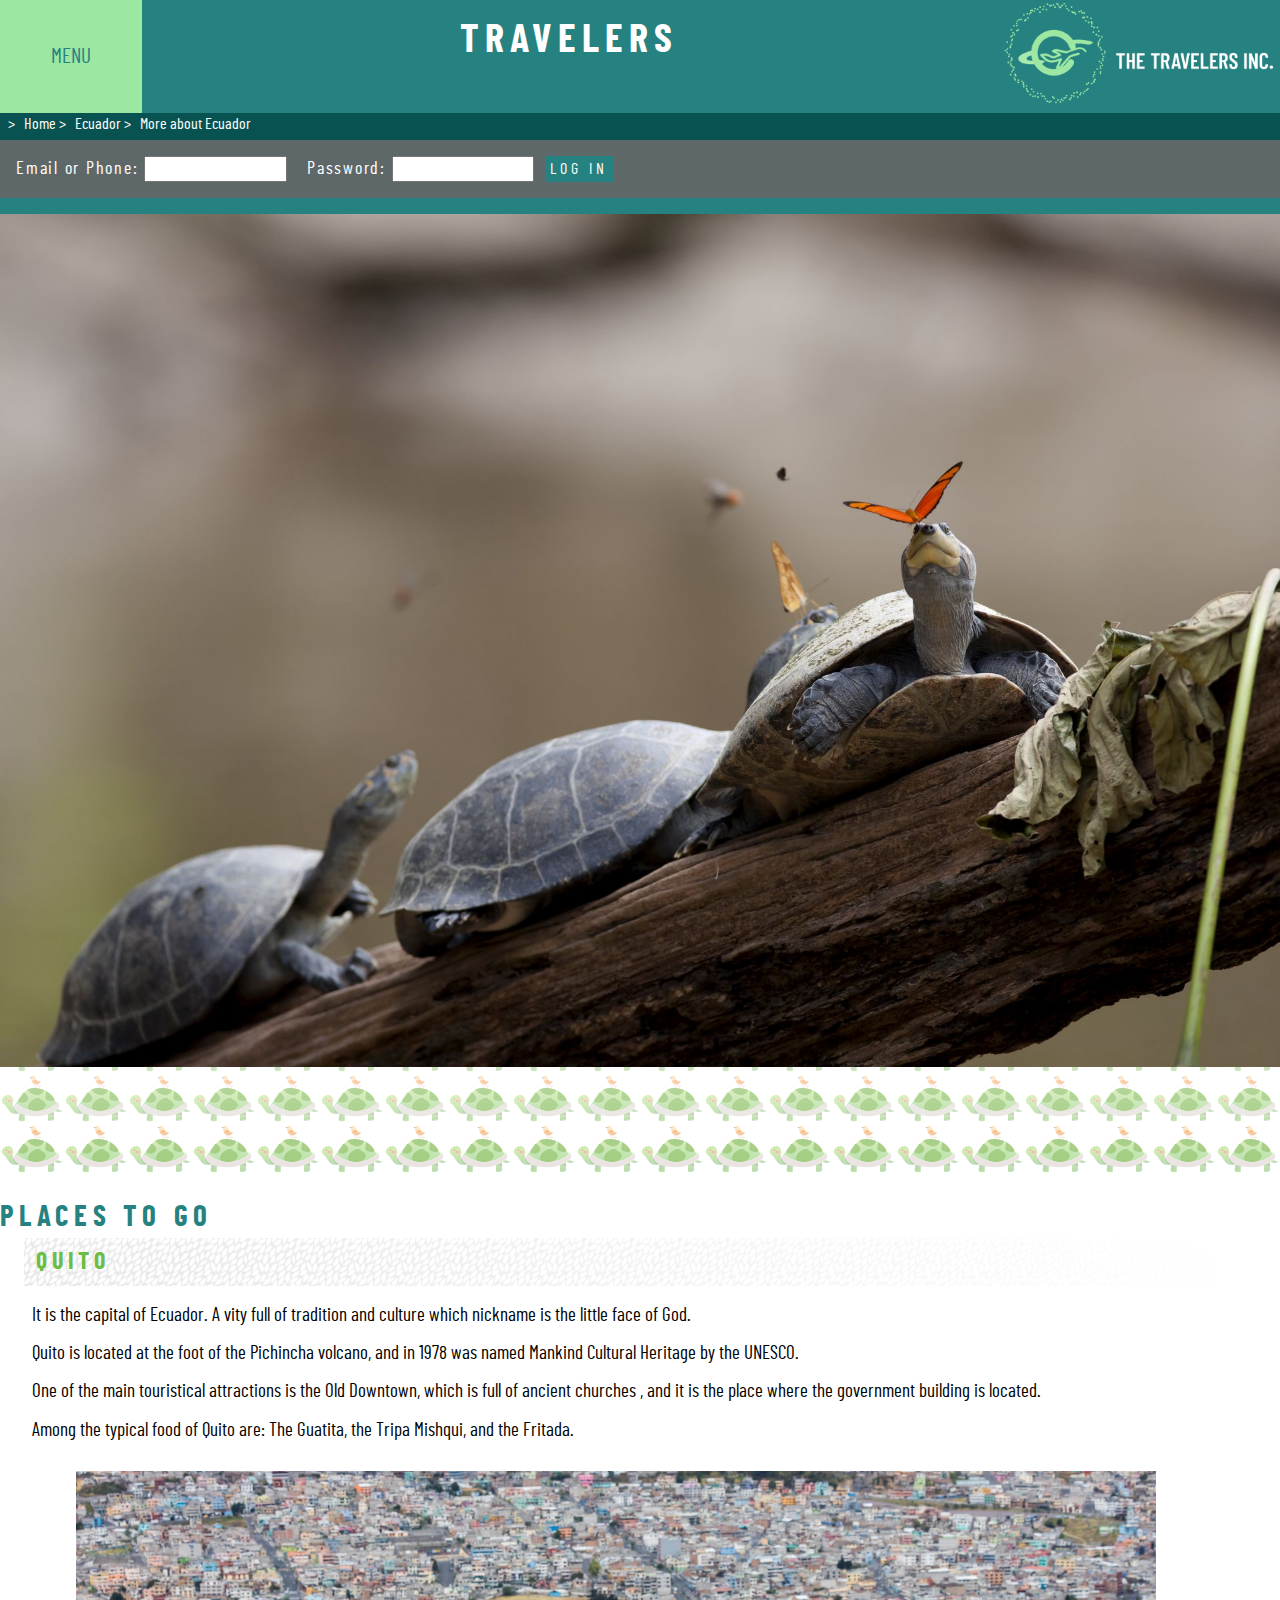
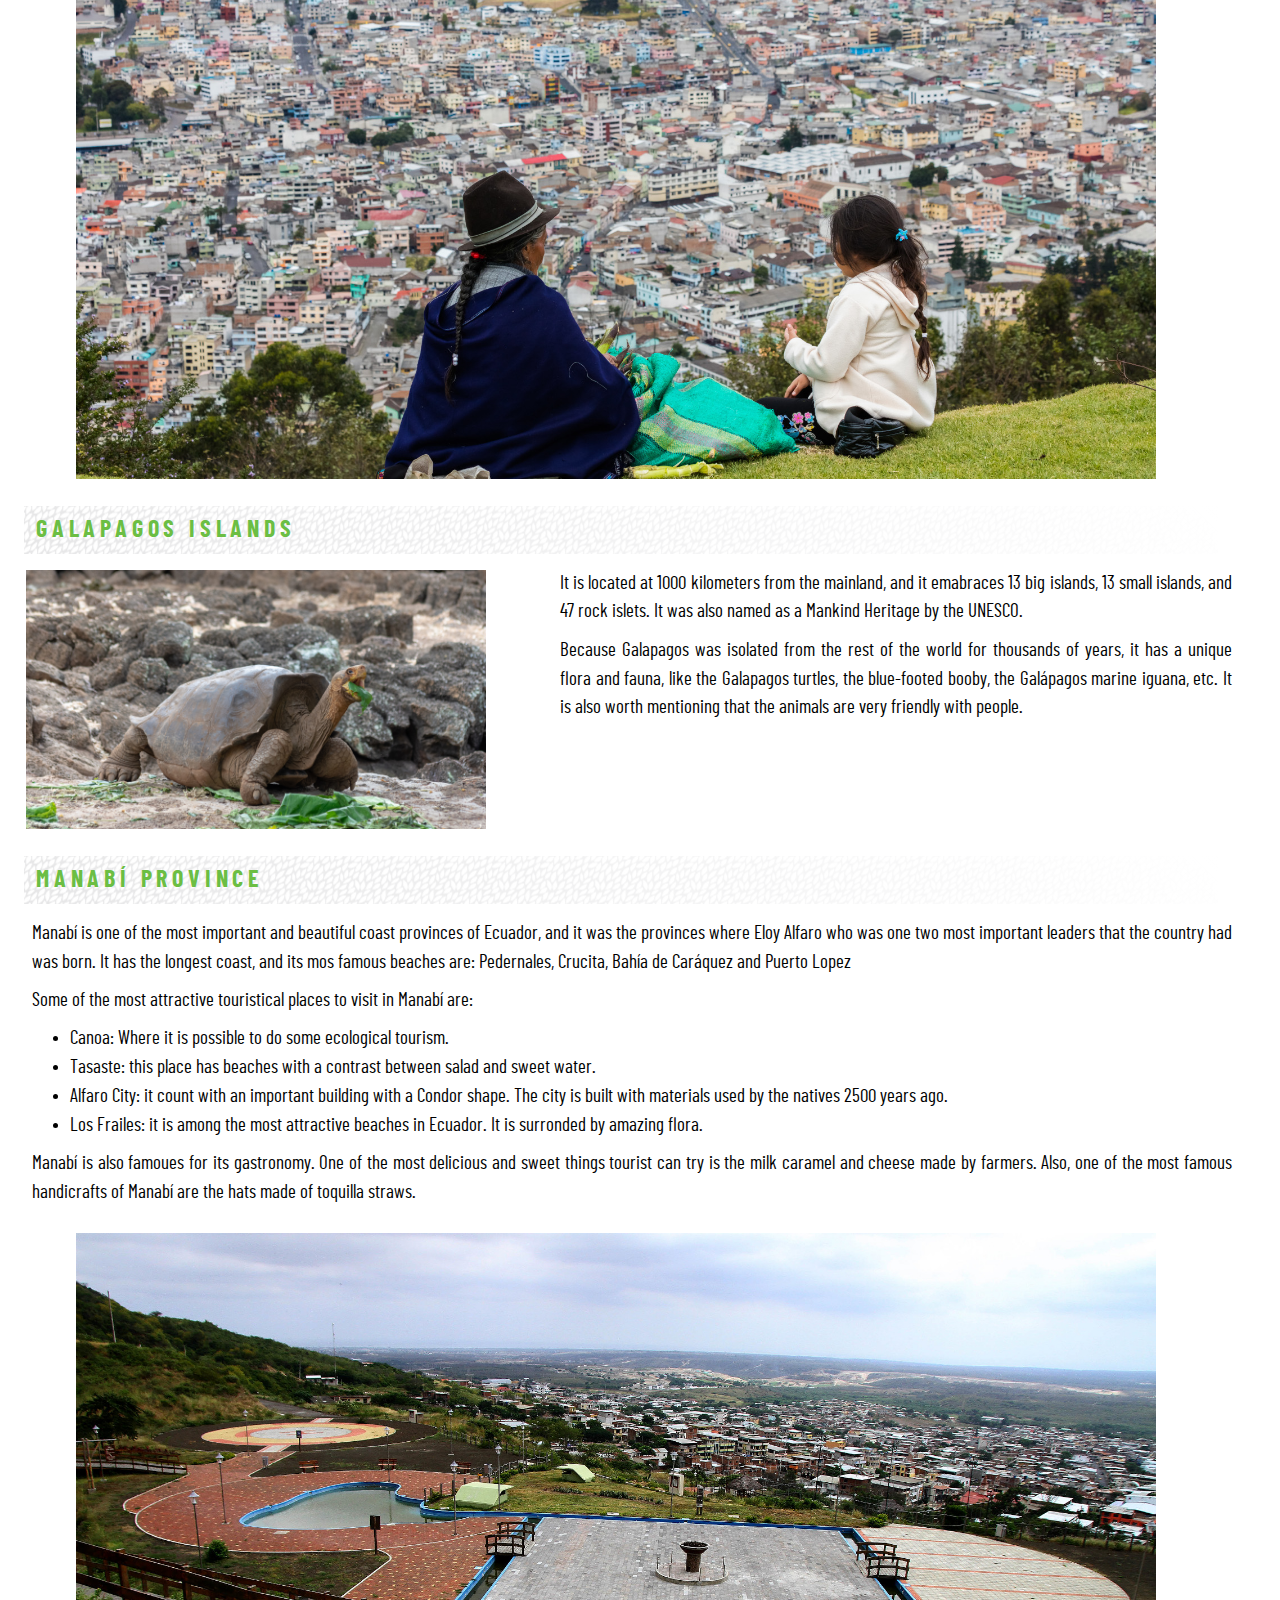
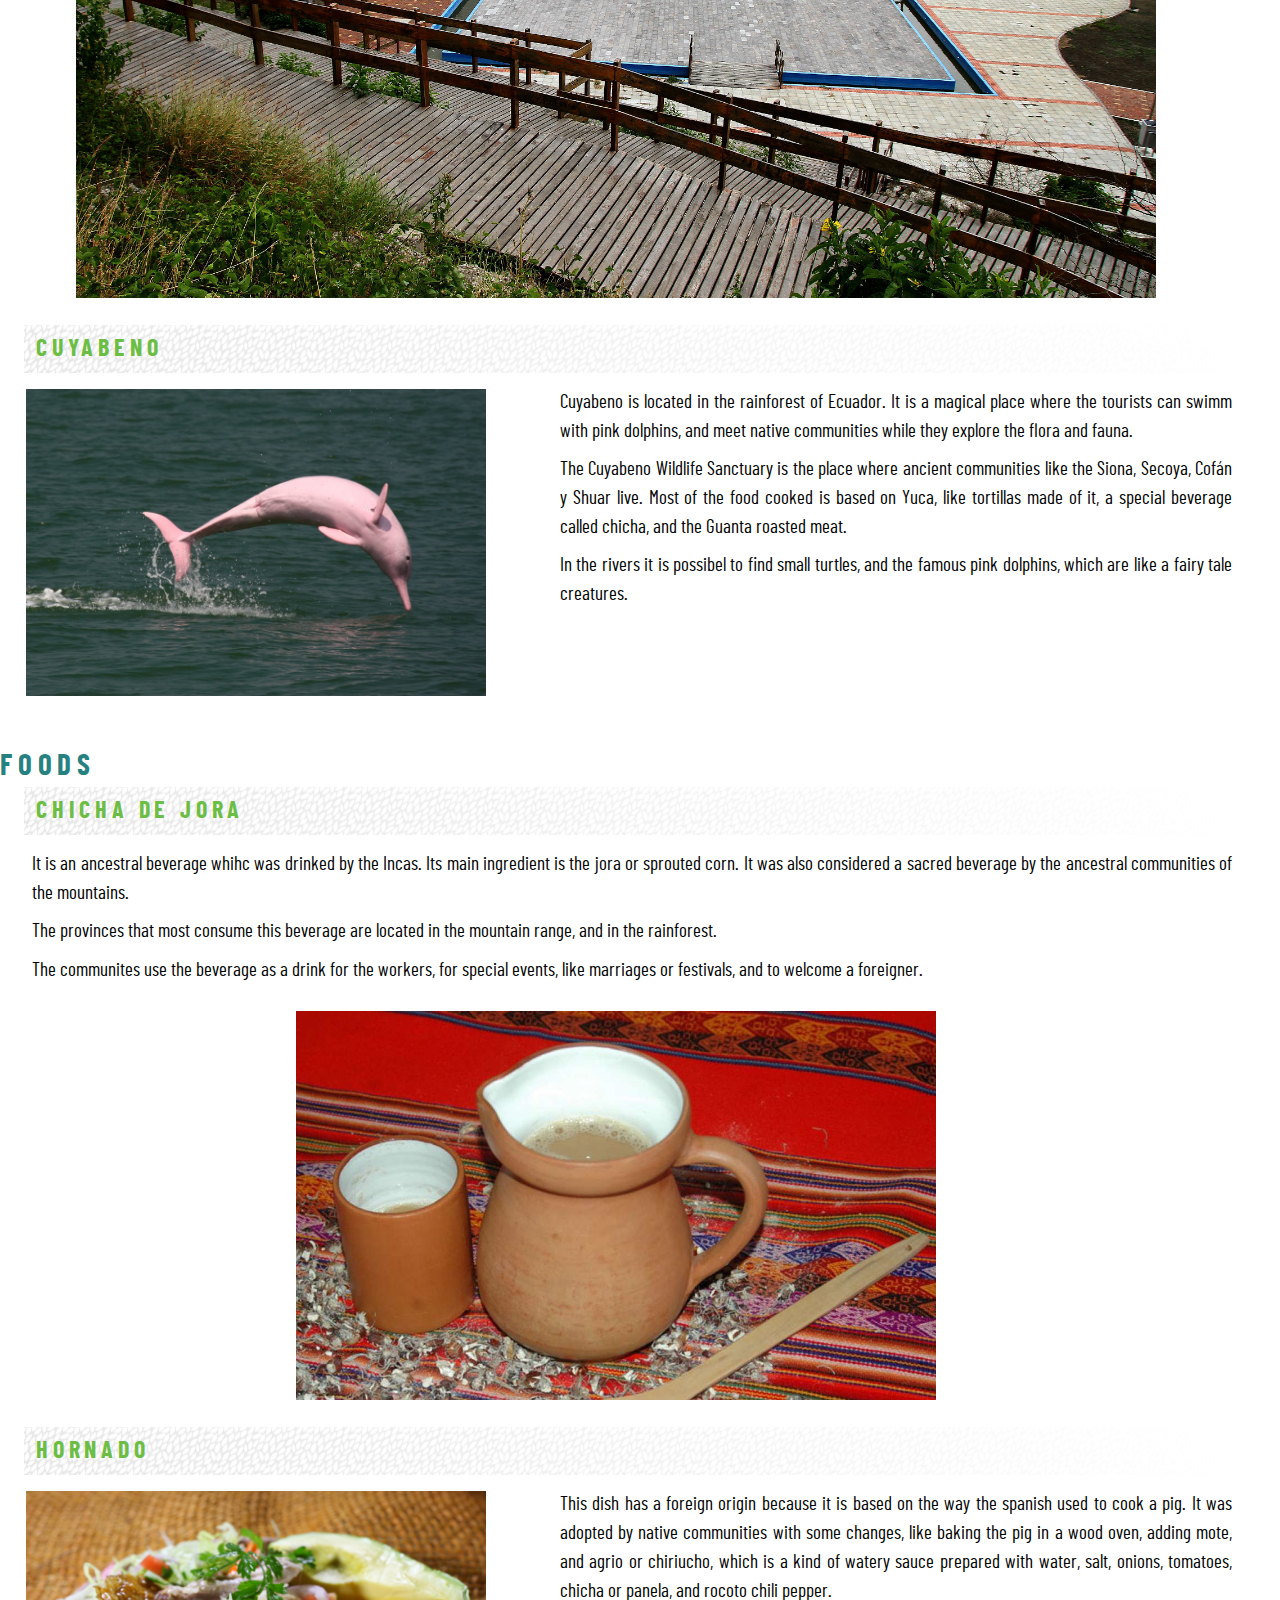
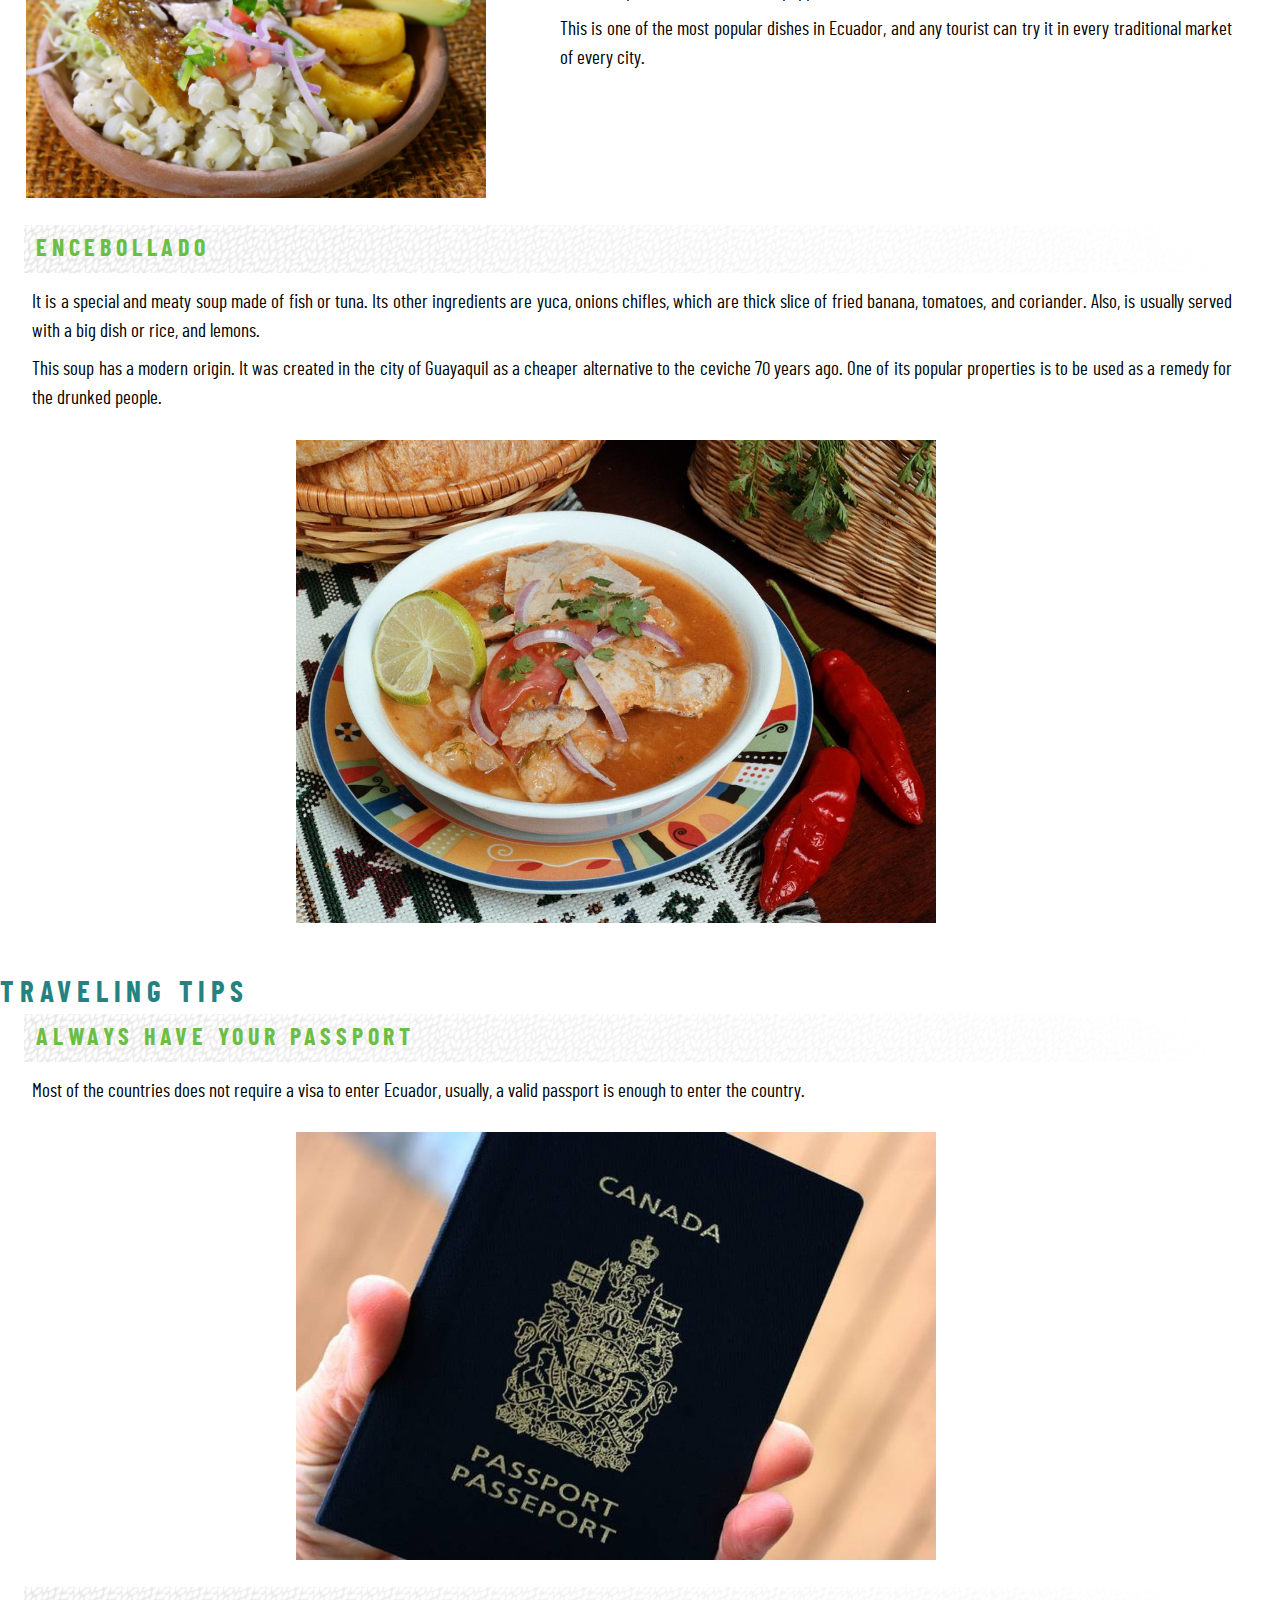
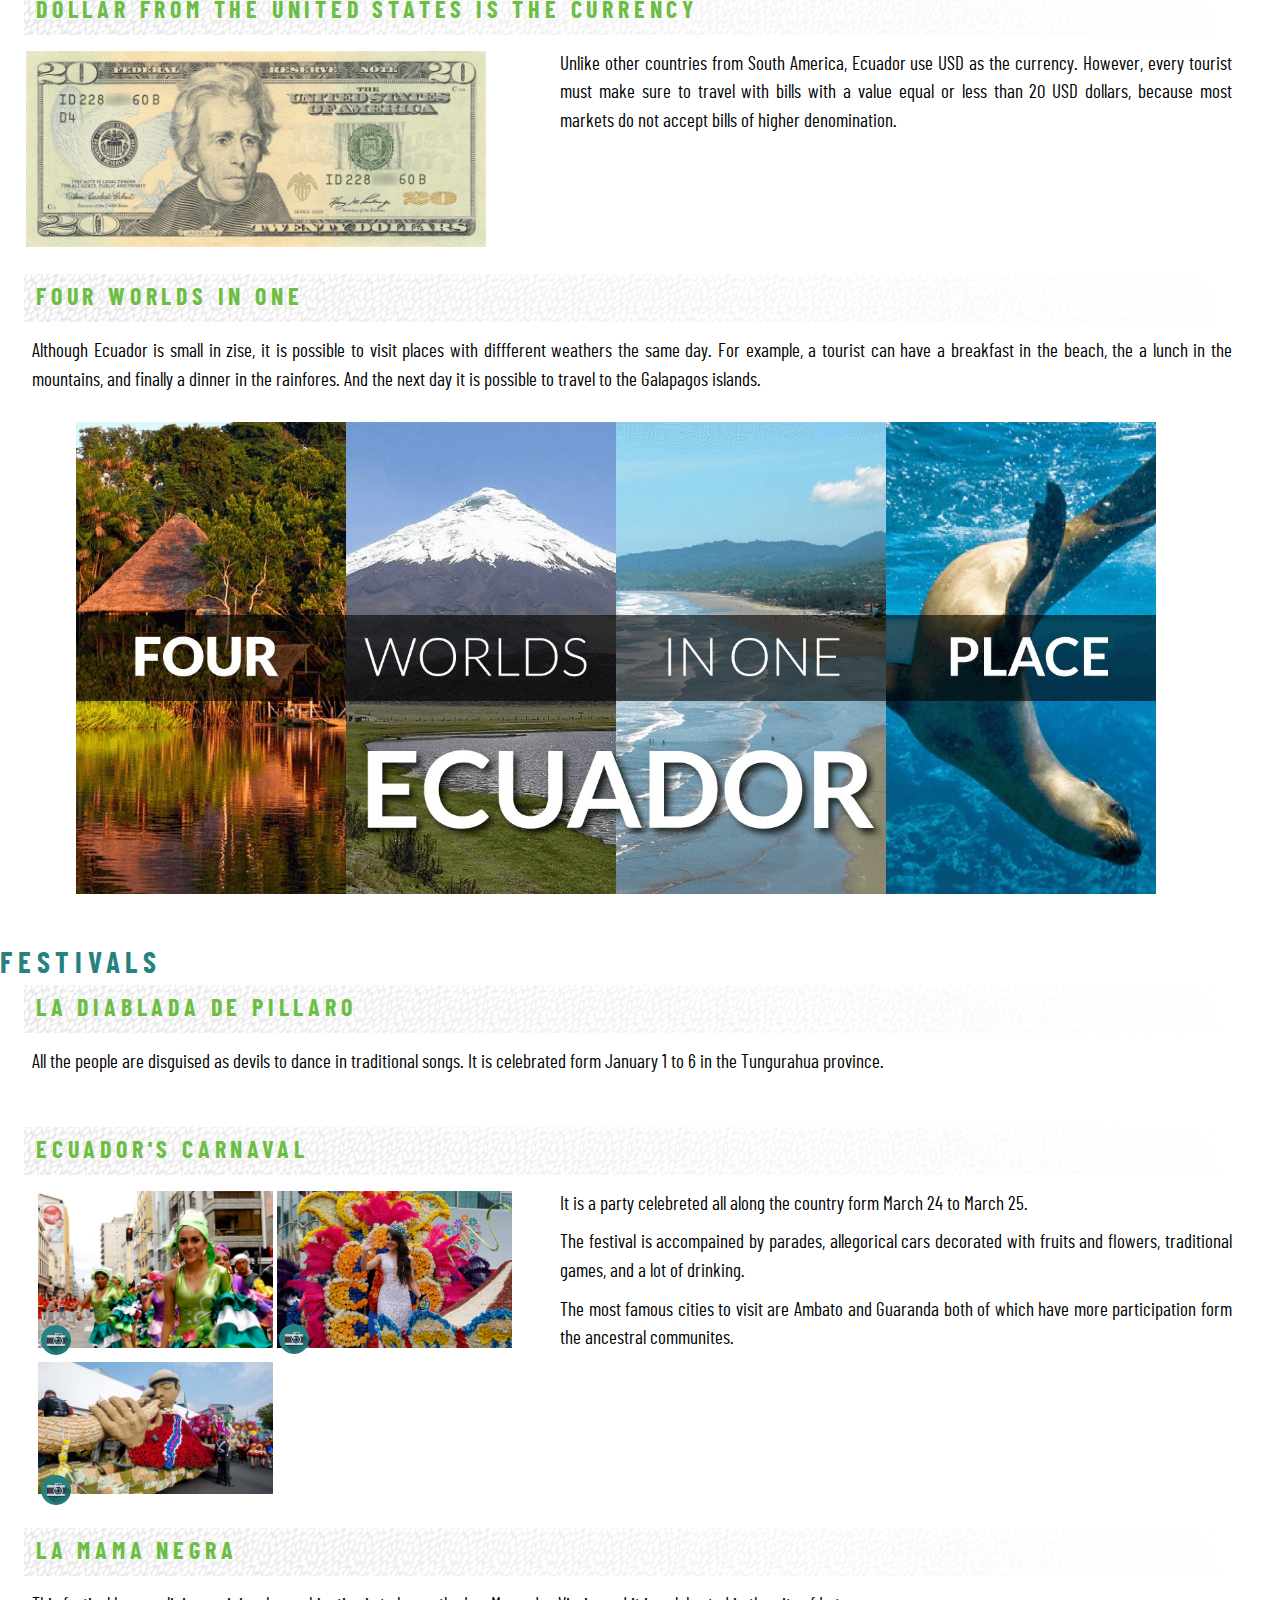
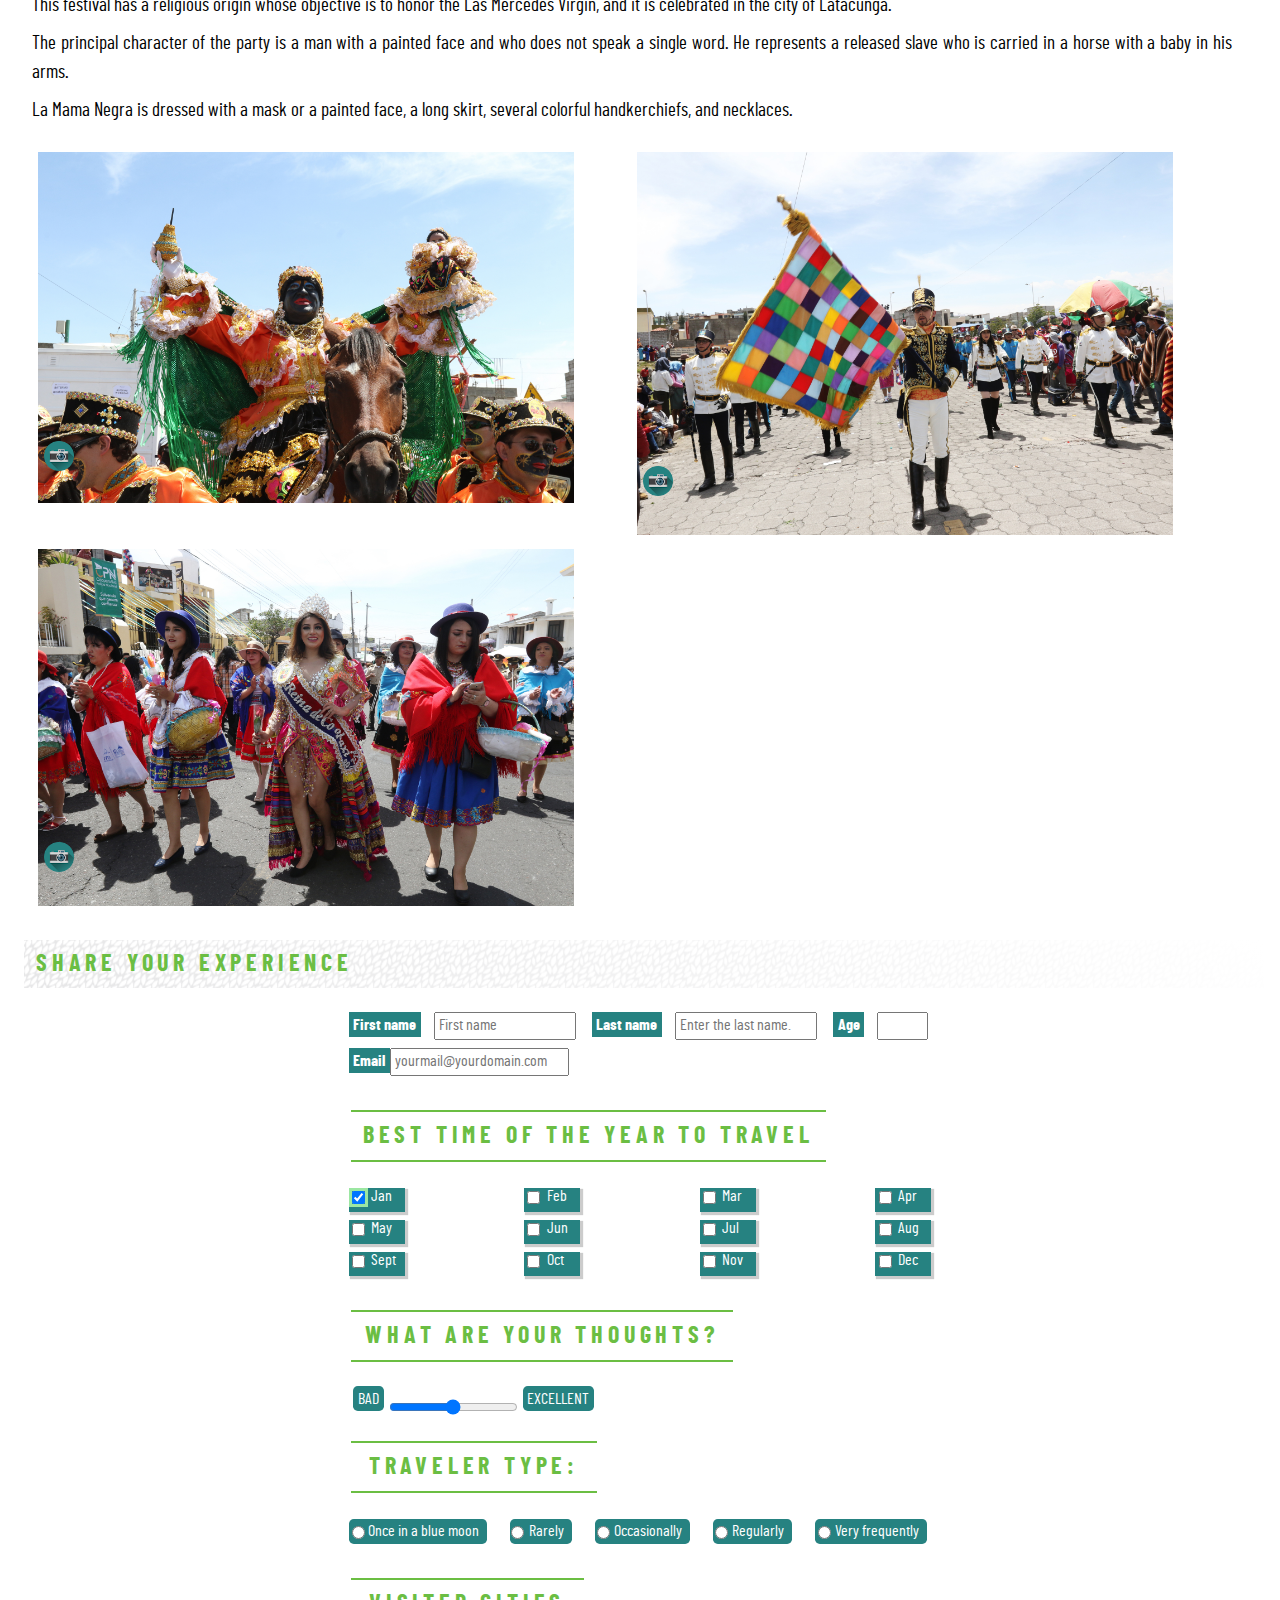
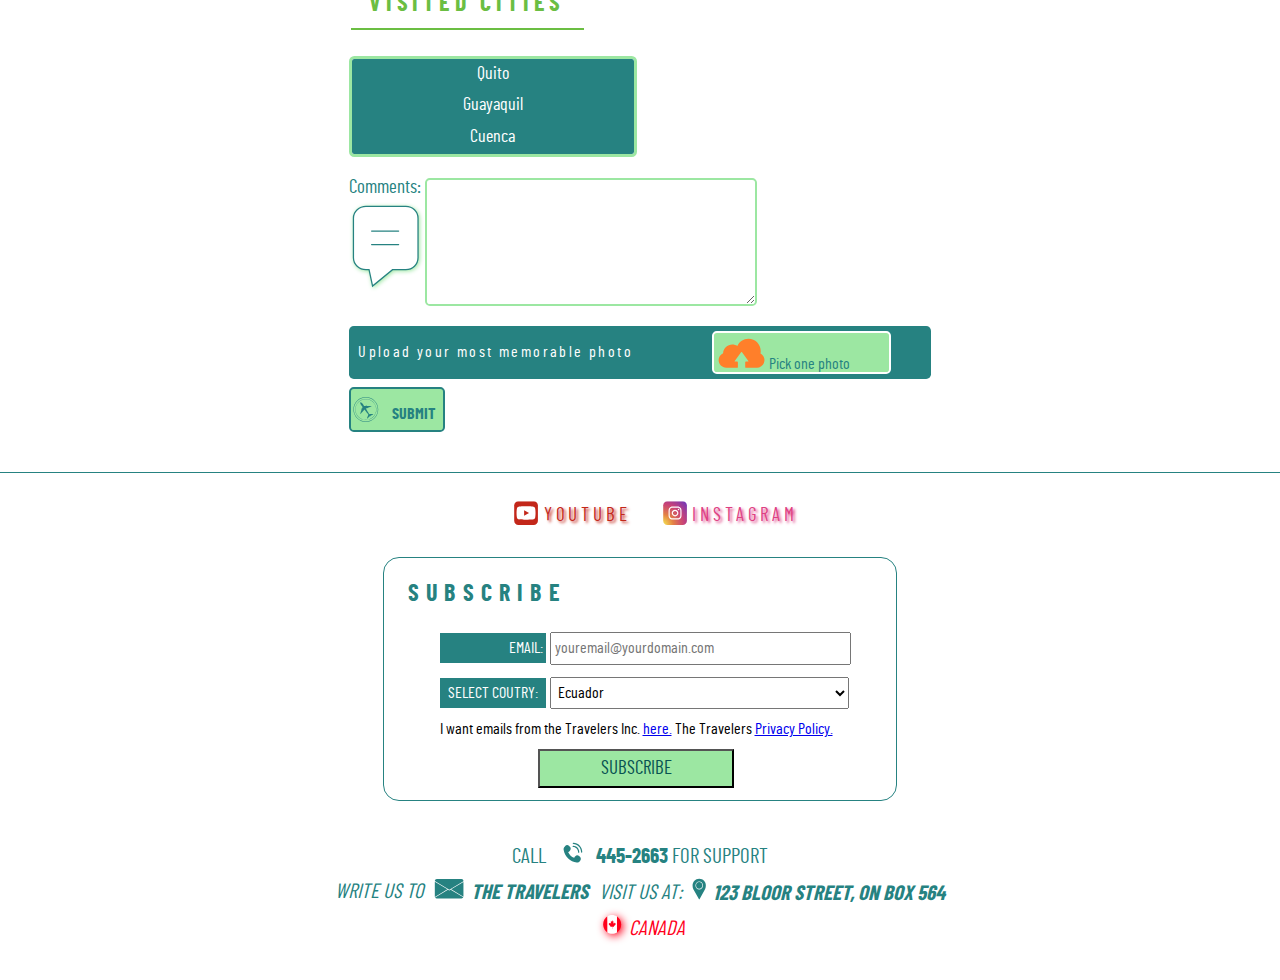
==== ecuador-details.html @ 022fa267 "master" ====
<!DOCTYPE HTML>

<html>
	<head>
		<meta charset="UTF-8">
		<title>The Travelers - Ecuador</title>
		<link rel="stylesheet" href="css/main.css">
		<link rel="stylesheet" href="css/ecuador.css">
		<link rel="stylesheet" href="css/ecuador-details.css">
		<script src="js/jquery-3.4.1.min.js"></script>
		<script src="js/behavior-country.js"></script>
		<script src="js/modal-gallery.js"></script>
		<script src="js/loginValidation.js"></script>
		<script src="js/banner-slider.js"></script>

	</head>
	
	<body>
		<header>
			<h1 id="main-title">Travelers</h1>
			
			<!-- breadcrumbs navigation -->
			<nav id="breadcrumbs">
				<span class="breadcrumb-symbol"> > </span> &nbsp; 
				<a href="index.html">Home</a>
				<span class="breadcrumb-symbol"> > </span> &nbsp;
				<a href="ecuador.html">Ecuador</a>
				<span class="breadcrumb-symbol"> > </span> &nbsp;
				<a href="ecuador-details.html.html">More about Ecuador</a>
			</nav>
			<br>

			<!-- First menu with main navigation -->
			<nav id="main-menu">
				<button type="button">Menu</button>
				<ul>
					<li><a href="ecuador.html">Ecuador</a></li>
					<li><a href="Philippines.html">Philippines</a></li>
					<li><a href="SouthKorea.html">South Korea</a></li>
					<li><a href="Turkey.html">Turkey</a></li>
					<li><a href="vietnam.html">Vietnam</a></li>
				</ul>
			</nav>
			
			<!-- BEGIN Logo -->
			<div id="main-logo">
				<a href="index.html"><img src="images/logo-travelers.png" alt=""></a>
			</div>
			<!-- END Logo -->

			<setion id="subscription">
				<form name="loginaction" id="loginaction" action="./index.html" method="GET">
					<label for="email">Email or Phone</label>
					<input type="email" name="email" id="loginemail">
					<label for="email">Password</label>
					<input type="password" name="password" id="loginpassword">                
					<input value="Log In" type="submit" onclick="loginValidation(event)">
					<span id="login_email_error" style="color:red;"> </span>
					<span id="login_password_error" style="color:red;"></span>
				</form>
			</setion>
		</header>
		
		<!-- BEGIN banner slider -->
		<div id="banner-slider">
			<ul>
				<li><img width="1440" src="images/ecuador/ecuador03.jpg"></li>
				<li><img width="1440" src="images/ecuador/ecuador04.jpg" alt=""></li>
				<li><img  width="1440" src="images/ecuador/ecuador07.jpg" alt=""></li>
			</ul>			
		</div>
		<!-- END banner slider -->

		<main>
			<!-- Main content for the homepage of each country -->
			
			<!-- Section for places -->
			<section id="places">
				<h2>Places to go</h2>
				<article>
					<h3>Quito</h3>

					<div class="info">
						<p>It is the capital of Ecuador. A vity full of tradition and culture which nickname is the little face of God.
						</p>
						<p>Quito is located at the foot of the Pichincha volcano, and in 1978 was named Mankind Cultural Heritage by the UNESCO. </p>
						<p>One of the main touristical attractions is the Old Downtown, which is full of ancient churches , and it is the place where the government building is located.</p>
						<p>Among the typical food of Quito are: The Guatita, the Tripa Mishqui, and the Fritada.</p>
					</div>

					<div class="media">
						<img width="1080" src="images/ecuador/quito.jpg">
					</div>
				</article>
				
				<article>
					<h3>Galapagos Islands</h3>

					<div class="info">
						<p>It is located at 1000 kilometers from the mainland, and it emabraces 13 big islands, 13 small islands, and 47 rock islets. It was also named as a Mankind Heritage by the UNESCO.</p>
					
						<p>Because Galapagos was isolated from the rest of the world for thousands of years, it has a unique flora and fauna, like the Galapagos turtles, the blue-footed booby, the Galápagos marine iguana, etc. It is also worth mentioning that the animals are very friendly with people.</p>
					</div>

					<div class="media">
						<img width="1080" src="images/ecuador/galapagos-turtle.jpg">
					</div>
				</article>
				

				<article>
					<h3>Manabí Province</h3>

					<div class="info">
						<p>Manabí is one of the most important and beautiful coast provinces of Ecuador, and it was the provinces where Eloy Alfaro who was one two most important leaders that the country had was born. It has the longest coast, and its mos famous beaches are: Pedernales, Crucita,  Bahía de Caráquez and Puerto Lopez</p>
						<p>Some of the most attractive touristical places to visit in Manabí are: 
							<ul>
								<li>Canoa: Where it is possible to do some ecological tourism.</li>
								<li>Tasaste: this place has beaches with a contrast between salad and sweet water.</li>
								<li>Alfaro City: it count with an important building with a Condor shape. The city is built with materials used by the natives 2500 years ago.</li>
								<li>Los Frailes: it is among the most attractive beaches in Ecuador. It is surronded by amazing flora.</li>
							</ul>
						</p>
						<p>
							Manabí is also famoues for its gastronomy. One of the most delicious and sweet things tourist can try is the milk caramel and cheese made by farmers. Also, one of the most famous handicrafts of Manabí are the hats made of toquilla straws.
						</p>
					</div>

					<div class="media">
						<a target="_blank" href="images/ecuador/manabi.jpg"><img width="1080" src="images/ecuador/manabi.jpg" alt="" width="640"></a>
					</div>
				</article>

				<article>
					<h3>Cuyabeno</h3>
					<div class="info">
						<p>Cuyabeno is located in the rainforest of Ecuador. It is a magical place where the tourists can swimm with pink dolphins, and meet native communities while they explore the flora and fauna.</p>
						<p>The Cuyabeno Wildlife Sanctuary is the place where ancient communities like the Siona, Secoya, Cofán y Shuar live. Most of the food cooked is based on Yuca, like tortillas made of it, a special beverage called chicha, and the Guanta roasted meat.</p>
						<p>In the rivers it is possibel to find small turtles, and the famous pink dolphins, which are like a fairy tale creatures.</p>
					</div>

					<div class="media">
						<img width="1080" src="images/ecuador/amazon-pd-1.jpg">
					</div>
				</article>
			</section>
			
			<section id="foods">
				<h2>Foods</h2>
				<article>
					<h3>Chicha de Jora</h3>

					<div class="info">
						<p>It is an ancestral beverage whihc was drinked by the Incas. Its main ingredient is the jora or sprouted corn. It was also considered a sacred beverage by the ancestral communities of the mountains.</p>
						<p>The provinces that most consume this beverage are located in the mountain range, and in the rainforest.</p>
						<p>The communites use the beverage as a drink for the workers, for special events, like marriages or festivals, and to welcome a foreigner.</p>
					</div>

					<div class="media">
						<a target="_blank" href="images/ecuador/chicha-jora.jpg"><img width="640" src="images/ecuador/chicha-jora.jpg" alt=""></a>
					</div>					
				</article>
				
				<article>
					<h3>Hornado</h3>

					<div class="info">
						<p>This dish has a foreign origin because it is based on the way the spanish used to cook a pig. It was adopted by native communities with some changes, like baking the pig in a wood oven, adding mote, and agrio or chiriucho, which is a kind of watery sauce prepared with water, salt, onions, tomatoes, chicha or panela, and rocoto chili pepper.</p>
						<p>This is one of the most popular dishes in Ecuador, and any tourist can try it in every traditional market of every city.</p>
					</div>

					<div class="media">
						<a target="_blank" href="images/ecuador/hornado.jpg"><img width="640" src="images/ecuador/hornado.jpg" alt=""></a>
					</div>
				</article>
				
				<article>
					<h3>Encebollado</h3>

					<div class="info">
						<p>It is a special and meaty soup made of fish or tuna. Its other ingredients are yuca, onions chifles, which are thick slice of fried banana, tomatoes, and coriander. Also, is usually served with a big dish or rice, and lemons.</p>
						<p>This soup has a modern origin. It was created in the city of Guayaquil as a cheaper alternative to the ceviche 70 years ago. One of its popular properties is to be used as a  remedy for the drunked people.</p>
					</div>

					<div class="media">
						<a target="_blank" href="images/ecuador/encebollado.jpg"><img width="640" src="images/ecuador/encebollado.jpg" alt=""></a>
					</div>
				</article>
			</section>
			
			
			<section id="traveling-tips">
				<h2>Traveling tips</h2>
				<article>
					<h3>Always have your passport</h3>

					<div class="info">
						<p>Most of the countries does not require a visa to enter Ecuador, usually, a valid passport is enough to enter the country.</p>
					</div>

					<div class="media">
						<img width="640" src="images/ecuador/passport.jpg">
					</div>					
				</article>
				
				<article>
					<h3>Dollar from the United States is the currency</h3>
					<div class="info">
						<p>Unlike other countries from South America, Ecuador use USD as the currency. However, every tourist must make sure to travel with bills with a value equal or less than 20 USD dollars, because most markets do not accept bills of higher denomination.</p>
					</div>
					
					<div class="media">
						<img width="1080" src="images/ecuador/ecuador-usd.jpg" alt="">
					</div>
				</article>
				
				<article>
					<h3>Four worlds in one</h3>
					<div class="info">
						<p>Although Ecuador is small in zise, it is possible to visit places with diffferent weathers the same day. For example, a tourist can have a breakfast in the beach, the a lunch in the mountains, and finally a dinner in the rainfores. And the next day it is possible to travel to the Galapagos islands.</p>
					</div>
					
					<div class="media">
						<img width="1080" src="images/ecuador/ecuador-four-worlds.jpg">
					</div>
				</article>
			</section>

			<section id="festivals">
				<h2>Festivals</h2>
				<article>
					<h3>La Diablada de Pillaro</h3>
					<div class="info">
						<p>All the people are disguised as devils to dance in traditional songs. It is celebrated form January 1 to 6 in the Tungurahua province.</p>
					</div>					
					
					<div class="media">
						<object width="960" height="680"
                			data="https://www.youtube.com/embed/eu-Zi9on7ig">
                		</object>
					</div>

				</article>
				
				<article>
					<h3>Ecuador's Carnaval</h3>
					<div class="info">
						<p>It is a party celebreted all along the country form March 24 to March 25.</p>
						<p>The festival is accompained by parades, allegorical cars decorated with fruits and flowers, traditional games, and a lot of drinking.</p>
						<p>The most famous cities to visit are Ambato and Guaranda both of which have more participation form the ancestral communites.</p>
					</div>
					
					<div clas="media">
						<ul class="list-gallery">
							<li><a target="_blank" href="images/ecuador/carnaval1.jpg"><img width="640" src="images/ecuador/carnaval1.jpg" alt=""></a></li>
							<li><a target="_blank" href="images/ecuador/carnaval2.jpg"><img width="640" src="images/ecuador/carnaval2.jpg" alt=""></a></li>
							<li><a target="_blank" href="images/ecuador/carnaval3.jpg"><img width="640" src="images/ecuador/carnaval3.jpg" alt=""></a></li>
						</ul>
					</div>
					
				</article>
				
				<article>
					<h3>La Mama negra</h3>
					<div class="info">
						<p>This festival has a religious origin whose objective is to honor the Las Mercedes Virgin, and it is celebrated in the city of Latacunga.</p>
						<p>The principal character of the party is a man with a painted face and who does not speak a single word. He represents a released slave who is carried in a horse with a baby in his arms. </p>
						<p>La Mama Negra is dressed with a mask or a painted face, a long skirt, several colorful handkerchiefs, and necklaces.</p>
					</div>
					
					
					<!-- Optional Gallery -->
					<div class="media">
						<ul class="list-gallery">
							<li><a target="_blank" href="images/ecuador/mama-negra-1.jpg"><img width="1080" src="images/ecuador/mama-negra-1.jpg" width="640" alt=""></a></li>
							<li><a target="_blank" href="images/ecuador/mama-negra2.jpg"><img width="1080" src="images/ecuador/mama-negra2.jpg" width="640" alt=""></a></li>
							<li><a target="_blank" href="images/ecuador/mama-negra3.jpg"><img width="1080" src="images/ecuador/mama-negra3.jpg" width="640" alt=""></a></li>
						</ul>
					</div>
					
				</article>
			</section>
			
			<!-- BEGIN Share your experience form -->
			<section>
				<h3>Share your experience</h3>
				<form method="get" name="user-feedback" action="process-form.html">
					<table>
						<tr>
						  <th><label for="fname" name="lblfname">First name </label></th>
						  <td><input type="text" name="fname" placeholder="First name" required></td>
						  <th><label for="lname" name="lblfname"> Last name </label></th>
						  <td><input type="text" name="lname" placeholder="Enter the last name."></td>
						  <th><label for="age" name="age">Age</label></th>
						  <td><input type="number" name="age" min="1" max="100" step="1"></td>
						</tr>
						<tr>
						  <th><label for="email" name="lblemail">Email</label></th>
						  <td colspan="5"><input type="email" name="email" placeholder="yourmail@yourdomain.com"></td>
						</tr>
						<tr>
						  <th colspan="6"><h4>Best time of the year to travel</h4></th>
						</tr>
						<tr>
						  <td>
							<input type="checkbox" name="jan" checked>
							<label for="jan">Jan</label>
						</td>
						  <td>
							<input type="checkbox" name="feb">
							<label for="feb">Feb</label>
						  </td>
						  <td>
							<input type="checkbox" name="Mar">
							<label for="mar">Mar</label>
						  </td>
						  <td colspan="3">
							<input type="checkbox" name="Apr">
							<label for="apr">Apr</label>
						  </td>
						</tr>
						<tr>
						  <td>
							<input type="checkbox" name="may">
							<label for="may">May</label>
						  </td>
						  <td>
							<input type="checkbox" name="jun">
							<label for="jun">Jun</label>
						  </td>
						  <td>
							<input type="checkbox" name="jul">
							<label for="jul">Jul</label>
						  </td>
						  <td colspan="3">
							<input type="checkbox" name="aug">
							<label for="aug">Aug</label>
						  </td>
						</tr>
						<tr>
						  <td>
							<input type="checkbox" name="sept">
						  	<label for="sept">Sept</label>
						  </td>
						  <td>
							<input type="checkbox" name="oct">
							<label for="oct">Oct</label>
						  </td>
						  <td>
							<input type="checkbox" name="nov">
							<label for="nov">Nov</label>
						  </td>
						  <td colspan="3">
							<input type="checkbox" name="dec">
							<label for="dec">Dec</label>
						  </td>
						</tr>
						<tr>
						  <th colspan="6"><h4>What are your thoughts?</h4></th>
						</tr>
						<tr>
						  <td colspan="6"><span>Bad</span><input type="range" name="" min="1" max="5" step="1"><span>Excellent</span></td>
						</tr>
						<tr>
						  <th colspan="6"><h4>Traveler type:</h4> </th>
						</tr>
						<tr>
						  <td>
							<input type="radio" name="trav-type" id="ob" value="ob">
							<label for="ob">Once in a blue moon</label>
						  </td>
						  <td>
							<input type="radio" name="trav-type" id="rar" value="rar">
							<label for="rar">Rarely</label>
						  </td>
						  <td>
							<input type="radio" name="trav-type" id="occ" value="occ">
							<label for="occ">Occasionally</label> 
						  </td>
						  <td>
							<input type="radio" name="trav-type" id="reg" value="reg">
							<label for="reg">Regularly</label>
						  </td>
						  <td colspan="2">
							<input type="radio" name="trav-type" id="vf" value="vf">
							<label for="vf">Very frequently</label>
						  </td>
						</tr>
						
						<tr>
						  <th><h4>Visited cities</h4></th>
						</tr>
						<tr>
							<td colspan="5">
								<select name="cities" id="cities" size="3" multiple>
									<!-- drag options  / size: see the number of options / multiple: select multiple options -->
										<option value="UIO">Quito</option>
										<option value="GYE">Guayaquil</option>
										<option value="CUN">Cuenca</option>
										<option value="OTV">Otavalo</option>
										<option value="MAN">Manta</option>
									</select>
							  </td>
						</tr>
						<tr>
						  <td>
							  <label for="comm">Comments: </label>
						  </td>
						  <td colspan="5">
							<textarea name="comm" placeholder="Enter your comments here." rows="3" cols="50">
							</textarea>
						  </td>
						</tr>
						<tr>
						  <td colspan="6">
							<label for="upFile">Upload your most memorable photo</label>
			
							<input type="file" name="upFile">
						  </td>
						</tr>
						<tr>
						  <td colspan="6">
							<button type="submit">
								<img src="images/icon-plane.svg">
							</button>
						  </td>
						</tr>
					  </table>
				</form>
			</section>
			<!-- END Share your experience form -->

		</main>
		
		<footer>
			<section>
			<!-- menu for social network links -->
				<nav>
					<ul>
						<li><a href="#">YouTube</a></li>
						<li><a href="#">Instagram</a></li>
					</ul>
				</nav>
			</section>
			
			<!--newsletter subscription -->


			<section>
				
				<h2>Subscribe</h2>
				
				<form action="" method="get">

					<table>
						<tr>
							<td width="100">
								<label for="email">Email:</label>
							</td>
							<td>
								<input type="email" name="email" id="email" required="yes" placeholder="youremail@yourdomain.com">
							</td>
						</tr>
						<tr>
							<td>
								<label for="selectedcountry">Select Coutry:</label>
	
							</td>
							<td> <select name="selectedcountry" width="200">
									<option value="Ecuador">
										Ecuador
										</option>
										<option value="South Korea">
										South Korea
										</option>
										<option value="Philippines">
										Philippines
										</option>
										<option value="Turkey">
										Turkey
										</option>
										<option value="Vietnam">
										Vietnam
										</option>
								</select>
							</td>
						</tr>
						<tr>
							<td colspan="2">I want emails from the Travelers Inc. <a href="index.html">here.</a> The Travelers <a href="index.html">Privacy Policy.</a>
							</td>
						</tr>
						<tr>
							<td colspan="2"><input type="submit" value="Subscribe"></td>
						</tr>
					</table>
	
				</form>
				
			</section>
			
			<section>
			<!-- menu for phone number and adress -->
				<div class="phone-number">
					<p>Call <a href="tel:+6494452687">445-2663</a> For support </p>
				</div>
				
				<address>
					<span class="email">Write us to <a href="mailto:info@thetravelers.com">The Travelers</a></span>
					<span class="address">Visit us at: <b>123 Bloor Street, ON Box 564</b></span>
					<span class="country">Canada</span>
				</address>
			</section>
		</footer>
	</body>
</html>
---- css/main.css ----
@font-face {
    font-family: 'Barlow Condensed';
    src: url('fonts/barlowcondensed-regular-webfont.woff2') format('woff2'),
         url('fonts/barlowcondensed-regular-webfont.woff') format('woff');
         font-weight: normal;

}

@font-face {
    font-family: 'Barlow Condensed';
    src: url('fonts/barlowcondensed-bold-webfont.woff2') format('woff2'),
         url('fonts/barlowcondensed-bold-webfont.woff') format('woff');
    font-weight: 600;

}

* {
    margin: 0;
    padding: 0;
    font-size: 1em;
    font-family: 'Barlow Condensed';

}

body {
    max-width: 1330px;
    margin: 0 auto;
    /*margin: top right bottom left*/
    overflow-x: hidden;
}

header>h1 {
    text-transform: uppercase;
    color: #fff;
    font-size: 2.5em;
    line-height: 2em;
    letter-spacing: 0.3em;
    font-weight: 600;
}

header {
    display: grid;
    grid-template-columns: 0.5fr 3fr 1fr;
    background-color: #268281;
}

#breadcrumbs {
    grid-row: 2;
    grid-column: 1 / 4;
    background-color: #085352;
    padding-left: 0.5em;
    padding-bottom: 0.5em;
    padding-top: 0.2em;
}

#breadcrumbs a:link,
#breadcrumbs a:hover,
#breadcrumbs a:visited {
    text-decoration: none;
    color: #fff;
}

#breadcrumbs a:hover {
    font-weight: 600;
}

.breadcrumb-symbol {
    color: #fff;
    font-size: 1em;
}

#main-menu {
    grid-column: 1;
    grid-row: 1;
}

#main-title {
    grid-column: 2;
    grid-row: 1;
    text-align: center;
}

#main-logo {
    grid-column: 3;
    grid-row: 1;
}

#main-logo a img {
    width: 100%;
}

#main-menu>button {
    background-color: #1d6664;
    color: #fff;
    font-size: 1.3em;
    padding: 2.2em;
    border: 0;
    text-transform: uppercase;
    width: 100%;
    height: auto;
    cursor: pointer;
}

#main-menu>button:hover {
    background-color: #9ce7a2;
    color: #268281;
}

#main-menu>ul {
    list-style: none;
    padding: 0;
    background-color: #268281;
}

#main-menu>ul>li {
    padding: 0.5em 0.5em;
    cursor: pointer;
}

#main-menu>ul>li:hover{
    color: #1f6b69;
    background-color: #9CE7A2; 
    transition-property: background-color;
    transition: 0.5s all;
    transition-timing-function: linear;  
}

#main-menu>ul>li>a {
    text-decoration: none;
}

#main-menu>ul>li>a:link,
#main-menu>ul>li>a:hover,
#main-menu>ul>li>a:visited {
    text-transform: uppercase;
    font-size: 1.1em;
    color: #fff;
}


/*START #banner*/

#banner>div {
    position: relative;
}

#banner .video video {
    max-width: 100%;
}

#banner>div>div>span {
    font-size: 10em;
    text-align: center;
    text-transform: uppercase;
    color: #268281;
    text-shadow: 4px 4px 2px #9ce7a2;
    position: absolute;
    top: 20%;
    width: 100%;
}

#banner>div>div>div:nth-child(3) {
    text-align: center;
    position: absolute;
    top: 50%;
    width: 100%;
}

#banner>div>div>div>a {
    background-color: #268281;
    color: #fff;
    font-size: 1.3em;
    padding: 1em;
    border: 0;
    text-transform: uppercase;
    cursor: pointer;
    border: 2px solid #9ce7a2;
    border-radius: 0.5em;
}

#banner>div>div>div>a,
#banner>div>div>div>a:link,
#banner>div>div>div>a:hover,
#banner>div>div>div>a:visited {
    text-decoration: none;
}

#banner>div>div>div>a:hover {
    background-color: #9ce7a2;
    color: #268281;
    border: 2px solid #268281;
}


/*END #banner*/


/*START #countries-images*/

#countries-images {
    list-style-type: none;
}

#countries-images li {
    float: left;
    width: 50%;
    max-height: 220px;
    overflow-y: hidden;
    padding-bottom: 200px;
    background-color: #000;
    position: relative;
}

#countries-images li>span {
    position: absolute;
    left: 50%;
    text-align: center;
    color: #fff;
    font-size: 1.6em;
    top: 30%;
    text-transform: uppercase;
    text-shadow: 3px 3px 2px #000;
    transform: translate(-30%, -50%);
}

#countries-images li>i {
    position: absolute;
    left: 50%;
    text-align: center;
    color: #fff;
    font-size: 1.3em;
    top: 45%;
    text-shadow: 3px 3px 2px #000;
    border: 1px solid #fff;
    transform: translate(-30%, -45%);
    padding: 0.3em;
}

#countries-images img {
    width: 100%;
    height: 440px;
}


/*END #countries-images*/


/*START #main-content*/

#main-content {
    clear: both;
}

#main-content>section {
    display: flex;
    justify-content: center;
}


/*-BEGIN section ul*/

#main-content>section:nth-of-type(1)>ul {
    list-style: none;
}

#main-content>section:nth-of-type(1)>ul>li {
    float: left;
    padding: 1em;
}

#main-content>section:nth-of-type(1)>ul>li:not(:last-child)::after {
    content: ' | ';
    padding-left: 1.1em;
    font-size: 1.4em;
    color: rgb(38, 130, 129);
}

#main-content>section:nth-of-type(1)>ul>li>a {
    color: #268281;
    font-size: 1.2em;
    text-transform: uppercase;
}

#main-content>section:nth-of-type(1)>ul>li>a:link,
#main-content>section:nth-of-type(1)>ul>li>a:hover,
#main-content>section:nth-of-type(1)>ul>li>a:visited,
#main-content>section:nth-of-type(1)>ul>li>a:active {
    text-decoration: none;
}

#main-content>section:nth-of-type(1)>ul>li>a:hover {
    text-shadow: 0.2em 0.1em 0.2em rgba(38, 130, 129, 0.4);
}


/*-END section ul*/


/*-BEGIN section table*/

#main-content>section:nth-of-type(2)>table {
    /*display: none;*/
    /*width: 80%;*/
    display: block;
}

#main-content>section:nth-of-type(2) a {
    display: block;
    position: relative;
    width: 200x;
    height: 200px;
    overflow: hidden;
}

#main-content>section:nth-of-type(2) a:after {
    content: url('../images/icon-gallery.svg');
    width: 1.5em;
    position: absolute;
    top: 85%;
    left: 2%;
}

#main-content>section:nth-of-type(2) img:hover {
    position: relative;
    filter: brightness(0.4) blur(3px);
    width: 105%;
}


/*-END section table*/


/*END #main-content*/


/*BEGIN footer*/

footer {
    margin-top: 2em;
    padding-top: 1.5em;
    border-top: 0.1em solid #268281;
}


/*-BEGIN section media links*/

footer>section:nth-of-type(1) {
    display: block;
    margin: 0 auto;
}

footer>section:nth-of-type(1)>nav {
    display: flex;
    align-items: center;
    justify-content: center;
}

footer>section:nth-of-type(1)>nav>ul {
    list-style: none;
}

footer>section:nth-of-type(1)>nav>ul>li {
    float: left;
    margin-left: 2em;
}

footer>section:nth-of-type(1)>nav>ul>li>a {
    text-decoration: none;
    text-transform: uppercase;
    font-size: 1.2em;
    letter-spacing: 0.2em;
    text-shadow: 0.1em 0.1em 0.15em;
}

footer>section:nth-of-type(1)>nav>ul>li:nth-child(1)>a:before {
    content: url('../images/icon-youtube.svg');
    display: inline-block;
    width: 24px;
    padding-right: 0.3em;
    position: relative;
    transform: translate(0, 15%);
}

footer>section:nth-of-type(1)>nav>ul>li:nth-child(1)>a:link {
    color: #C3271A;
}

footer>section:nth-of-type(1)>nav>ul>li:nth-child(1)>a:visited {
    color: #C3271A;
}

footer>section:nth-of-type(1)>nav>ul>li:nth-child(1)>a:hover {
    color: #C3271A;
    font-weight: 600;
}

footer>section:nth-of-type(1)>nav>ul>li:nth-child(1)>a:active {
    color: #C3271A;
}

footer>section:nth-of-type(1)>nav>ul>li:nth-child(2)>a:before {
    content: url('../images/icon-instagram.svg');
    display: inline-block;
    width: 24px;
    padding-right: 0.3em;
    position: relative;
    transform: translate(0, 15%);
}

footer>section:nth-of-type(1)>nav>ul>li:nth-child(2)>a:link {
    color: #de3f82;
}

footer>section:nth-of-type(1)>nav>ul>li:nth-child(2)>a:visited {
    color: #de3f82;
}

footer>section:nth-of-type(1)>nav>ul>li:nth-child(2)>a:hover {
    color: #de3f82;
    font-weight: 600;
}

footer>section:nth-of-type(1)>nav>ul>li:nth-child(2)>a:active {
    color: #de3f82;
}


/*-END section media links*/


/*-BEGIN section subscribe*/

footer>section:nth-of-type(2) {
    direction: block;
    clear: both;
    margin: 0 auto;
    margin-top: 2em;
    text-align: center;
    width: 40%;
    border: 0.1em solid #268281;
    border-radius: 1em;
}

footer>section:nth-of-type(2)>h2 {
    font-size: 1.5em;
    color: #268281;
    text-transform: uppercase;
    letter-spacing: 0.3em;
    font-weight: 600;
    padding: 1em;
}

footer>section:nth-of-type(2)>form>table {
    margin: 0 auto;
}

footer>section:nth-of-type(2)>form>table tr:nth-of-type(1) td:nth-of-type(1) {
    text-align: right;
    padding-right: 0.5em;
}

footer>section:nth-of-type(2)>form>table tr:nth-of-type(2) td:nth-of-type(1) {
    text-align: center;
    padding-right: 0.5em;
    color: red;
}

footer>section:nth-of-type(2)>form>table tr:nth-of-type(3) td:nth-of-type(1) {
    text-align: right;
    padding-right: 0.5em;
}

footer>section:nth-of-type(2)>form td:nth-child(2) {
    text-align: left;
}

footer>section:nth-of-type(2)>form input {
    padding: 0.4em 0.2em;
    width: 100%;
}

footer>section:nth-of-type(2)>form>table tr td {
    border-bottom: 10px solid rgba(38, 130, 129, 0);
}

footer>section:nth-of-type(2)>form>table tr:nth-of-type(4) td:nth-of-type(1) {
    text-align: center;
    padding-right: 0.5em;
    color: red;
}

footer>section:nth-of-type(2)>form>table tr:nth-of-type(5)>td {
    text-align: justify;
    padding: 0.5em;
}

footer>section:nth-of-type(2)>form>table tr:nth-of-type(5) a:link {
    color: #268281;
}

footer>section:nth-of-type(2)>form>table tr:nth-of-type(5) a:hover {
    color: #268281;
    font-weight: 600;
}

footer>section:nth-of-type(2)>form>table tr:nth-of-type(5) a:active {
    color: #268281;
}

footer>section:nth-of-type(2)>form>table tr:nth-of-type(5) a:visited {
    color: #268281;
}

footer>section:nth-of-type(2)>form>table tr:nth-of-type(6) {
    text-align: center;
}

footer>section:nth-of-type(2)>form input[type="submit"] {
    padding: 0.4em 0.2em;
    width: 50%;
    text-transform: uppercase;
    font-size: 1.2em;
    color: #085352;
    background-color: #9CE7A2;
}

footer>section:nth-of-type(2)>form input[type="submit"]:hover {
    cursor: pointer;
}

footer>section:nth-of-type(2)>form select {
    padding: 0.4em 0.2em;
    width: 103%;
}

footer>section:nth-of-type(2)>form label {
    text-transform: uppercase;
    color: #fff;
    display: inline-block;
    width: 100%;
    padding: 0.45em 0.2em;
    background-color: #268281;
}

footer>section:last-child {
    font-size: 1.3em;
    color: #268281;
    text-transform: uppercase;
    margin: 2em 0;
}

footer>section:last-child div {
    text-align: center;
    margin-bottom: 0.5em;
}

footer>section:last-child address {
    display: grid;
    grid: 1fr 1fr;
    grid-gap: 0.5em;
    justify-content: center;
}

footer>section:last-child span:nth-child(1) {
    display: block;
    grid-column: 1 / 2;
}

footer>section:last-child span:nth-child(2) {
    display: block;
    grid-column: 2 / 3;
}

footer>section:last-child span:nth-child(3) {
    display: block;
    grid-column: 1 / 3;
    grid-row: 2;
    text-align: center;
}

footer>section:last-child a {
    color: #268281;
    font-weight: 600;
    text-decoration: none;
}

footer>section:last-child a:hover {
    text-shadow: 1px 1px 2px #9ce7a2;
}

footer>section:last-child .phone-number p {
    text-align: center;
    font-size: 1em;
    padding-bottom: 0;
    line-height: 1em;
}

footer>section:last-child .phone-number a:before {
    content: url('../images/icon-phone.svg');
    display: inline-block;
    width: 1em;
    margin: 0 0.6em;
}

footer>section:last-child .email a:before {
    content: url('../images/icon-mail.svg');
    display: inline-block;
    width: 1.5em;
    margin: 0 0.3em;
}

footer>section:last-child .address b:before {
    content: url('../images/icon-address.svg');
    display: inline-block;
    width: 0.7em;
    margin: 0 0.3em;
}

footer>section:last-child .country {
    color: #FF001B;
}

footer>section:last-child .country:before {
    content: url('../images/icon-canada.svg');
    display: inline-block;
    width: 1em;
    margin: 0 0.3em;
    filter: drop-shadow(0.1em 0.1em 0.2em #FF001B);
}


/*-END section subscribe*/


/*END footer*/

/*BEGIN styles for the image of the modal gallery*/
#overlapBody {
    position: absolute;
    top: 0;
    left: 0;
    width: 100%;
    background-color: rgba(0, 0, 0, 0.7);
}

.parent-modal {
    display: flex;
    justify-content: center;
    width: 90%;
    margin-top: 1em;
}

.modal img {
    width: 100%;
}

.modal {
    border: 0.3em solid #fff;
    border-radius: 0.3em;
    background-color: #9CE7A2;
    padding: 0.3em;
    box-sizing: border-box;
    position: relative;
}

.modal .close-button {
    width: 3em;
    position: absolute;
    right: -1.7em;
    top: -0.7em;
    cursor: pointer;
    opacity: 0;
}

.modal .close-button:hover {
    transform: scale(1.05);
    transform: rotateZ(7deg);
}

.hideImage {
    height: 0em;
    overflow: hidden;
}

.showImage {
    height: auto;
    overflow: hidden; 
}

.image-gallery {
    display: flex;
    justify-content: center;
}
/*END styles for the image of the modal gallery*/

/*BEGIN styles for javascript*/

.hide {
    height: 0em;
    overflow: hidden;
    transition-property: height;
    transition: 1s all;
    transition-timing-function: cubic-bezier(.29, 1.01, 1, -0.68);
}

.show {
    height: 14em;
    overflow: hidden;
    transition-property: height;
    transition: 1s all;
    transition-timing-function: cubic-bezier(.29, 1.01, 1, -0.68);
}

.colorizeLink {
    color: #1f6867 !important;
    transition: 0.5s all;
    transition-timing-function: linear;
}

@keyframes noZoom {
    from { transform: scale(1.05); }
    to   { transform: scale(1); }
}

@keyframes zoomIn {
    from { transform: scale(1); }
    to   { transform: scale(1.05); }
  }

  @keyframes opacity07 {
    from { opacity: 1; }
    to   { opacity: 0.7; }
  }

  @keyframes opacity1 {
    from { opacity: 0.7; }
    to   { opacity: 1; }
  }

.addZoomIn {
    animation: zoomIn 0.3s ease-in-out forwards;
    background-color: #000;
    z-index: 99;
}

.addNoZoom {
    animation: noZoom 0.3s ease-in-out forwards;
    background-color: none;
    z-index: 1;
}

.addOpacity07 {
    animation: opacity07 0.3s ease-in-out forwards;
}

.addOpacity1 {
    animation: opacity1 0.3s ease-in-out forwards;
}
/*END styles for javascript*/
---- css/ecuador.css ----
#subscription {
    grid-row: 3;
    grid-column: 1 / 4;
    padding: 1em;
    background-color: #5f6868;
}

#subscription > form > label {
    color: #fff;  
    font-size: 1.1em;
    letter-spacing: 0.1em;
}

#subscription > form > label:nth-of-type(2){
    margin-left: 1em;
}

#subscription > form > input {
    padding: 0.2em;
    letter-spacing: 0.1em;
}

#subscription > form > input[type="submit"]{
    background-color: #268281;
    border: 0;
    padding: 0.3em;
    color: #fff;
    text-transform: uppercase;
    letter-spacing: 0.25em;
    margin-left: 0.5em;
}

#subscription > form > input[type="submit"]:hover {
    cursor: pointer;
    background-color: #085352;
}

#subscription > form > label:after {
    content: ": ";
}

#main-title {
    letter-spacing: 0.15em;
}

.country-info {
    border-collapse: collapse;
    width: 70%;
    margin: 0 auto;
    margin-top: 2em;
}

.country-info td, .country-info tr {
    border: 1px solid #4b872d;
    padding: 1em;
    vertical-align: middle;
    text-align: center;
}

.cell-7-span {
    border: 2px solid #4b872d;
}

.country-info th {
    text-transform: uppercase;
    font-size: 2em;
    background-color: #6BBE43;
    color: #fff;
    padding: 0.5em;
}

.country-info td > h3 {
    text-transform: uppercase;
    font-size: 1.3em;
    font-weight: 600;
}

.country-info td > img {
    margin: 0 auto;
    display: block;
}


main > section:nth-of-type(1) > article > h1 {
    font-size: 2em;
    text-transform: uppercase;
    color: #6bbe43;
    padding: 1em 0;
    font-weight: 600;
    letter-spacing: 0.3em;
    text-align: left;
}

main > section:nth-of-type(1) > article > p {
    font-size: 1.2em;
    line-height: 1.5em;
    text-align: justify;
    padding: 0.5em;
}

main > section > article {
    width: 100%;
    text-align: center;
}

main > section > article > video {
    margin-top: 1em;
    padding: 1em;
}

#banner-slider{
    position: relative;
    width: 100%;
    overflow-x: hidden;
    overflow-y: hidden;
    height: 960px;
}

#banner-slider > ul {
    list-style: none;
    
}

#banner-slider > ul > li {
    position: absolute;
}

#banner-slider > ul > li > img {
    width: 100%;
    
}

/*BEGIN country menu*/

#country-details-menu {
    display: flex;
    justify-content: center;
}

#country-details-menu > ul {
    list-style: none;
    display: flex;
    justify-content: center;
}

#country-details-menu > ul:before {
    content: url('../images/icon-luggage.svg');
    width: 4em;
}

#country-details-menu > ul:after {
    content: url('../images/icon-camera.svg');
    width: 4em;
}

#country-details-menu > ul > li {
    float: left;
    position: relative;
}

#country-details-menu a {
    display: block;
    padding: 1em;
    color: #fff;
    background-color: black;
    text-transform: uppercase;
    text-decoration: none;
    position: relative;
}

#country-details-menu a:link,
#country-details-menu a:visited,
#country-details-menu a:hover,
#country-details-menu a:active {
    text-decoration: none;
    color: #fff;
}

#country-details-menu a:hover {
    top:-0.2em;
    left: -0.2em;
    box-shadow: 0.2em 0.2em 1px #ccc;
}

#country-details-menu a:before {
    display: inline-block;
    width: 1.7em;
    position: relative;
    top: 0.5em;
    right: 0.3em;
}

#country-details-menu ul > li:nth-child(1) a {
    background-color: #216462;
}

#country-details-menu ul > li:nth-child(1) a:before{
    content: url('../images/icon-places-01.svg');
}

#country-details-menu ul > li:nth-child(2) a {
    background-color: #43AB9B;
}

#country-details-menu ul > li:nth-child(2) a:before{
    content: url('../images/icon-food-01.svg');
}

#country-details-menu ul > li:nth-child(3) a {
    background-color: #66883F;
}

#country-details-menu ul > li:nth-child(3) a:before{
    content: url('../images/icon-tips-01.svg');
}

#country-details-menu ul > li:nth-child(4) a {
    background-color: #4ea32a;
}

#country-details-menu ul > li:nth-child(4) a:before{
    content: url('../images/icon-festivals-01.svg');
}

/*END country menu*/

/*BEGIN Styles for banner-slider*/
#banner-slider{
    background-image:   linear-gradient(rgba(255,255,255,0.5), rgba(255,255,255,1), rgba(255,255,255,0.5)),
                        url(../images/background-turtle.svg);
    background-size: 5%;
    background-repeat: space;
}
/*END Styles for banner-slider*/
---- css/ecuador-details.css ----
h2, h3, h4 {
  font-size: 1.8em;
  text-transform: uppercase;
  color: #268281;
  padding: 1em 0 0.2em 0;
  font-weight: 600;
  letter-spacing: 0.2em;
  text-align: left;
}

h3{
  font-size: 1.5em;
  margin-left: 1em;
  color: #6bbe43;
  background: linear-gradient(45deg, rgba(256, 256, 256, 0), rgba(256, 256, 256, 1)), url('../images/pattern.svg');
  padding: 0.5em;
  width: 95%;
}

h4 {
  font-size: 1.5em;
  margin-left: 1em;
  color: #6bbe43;
  padding: 0.5em;
  width: 95%;
  border-top: 2px solid #6bbe43;
  border-bottom: 2px solid #6bbe43;
}

p {
  font-size: 1.2em;
  text-align: justify;
  line-height: 1.5em;
  padding-bottom: 0.5em;
}

section > article {
  margin-bottom: 1.5em;
}

.list-gallery {
  list-style: none;
  display: grid;
  grid-template-columns: 1fr 1fr;
  grid-gap: 0.2em;
}

.list-gallery > li > a{
  position: relative;
  display: block;
}

.list-gallery > li > a:after{
  content: url('../images/camera-icon.png');
  position: absolute;
  top: 80%;
  left: 1%;
}

.list-gallery > li img:hover{
  filter: brightness(0.8) blur(1px);
}

.list-gallery > li img {
  width: 100%;
}

main > section > article{
  display: grid;
  grid-gap: 1em;
  grid-template-columns: 40% 55%; 
}

main > section > article > h3 {
  grid-column: 1 / 3;
  grid-row: 1;
}

main > section > article > .info {
  grid-column: 1 / 3;
  grid-row: 2;
  margin-left: 2em;
}

/*-BEGIN switch the order of the elements in the articles if they are odd*/
main > section > article:nth-child(odd) > .info {
  grid-column: 2 / 3;
  grid-row: 2;
  margin-left: 2em;
}

main > section > article:nth-child(odd) > .media {
  grid-column: 1 / 2; 
  grid-row: 2;
}
/*-END switch the order of the elements in the articles if they are odd*/

main > section > article ul {
  font-size: 1.2em;
  text-align: justify;
  line-height: 1.5em;
  margin-left: 2em;
}

main > section > article > .media {
  grid-column: 1 / 3; 
  grid-row: 3;
}

main > section > article > .media img {
  max-width: 90%;
}

main > section > article > .video {
  grid-column: 1 / 3; 
  grid-row: 3;
}

main > section > article > .video video {
  max-width: 100%;
}

/*BEGIN form*/

/*-BEGIN section share your experience*/
main > section:nth-of-type(5) > h3{
  margin-bottom: 1em;
}

main > section:nth-of-type(5) h4 {
  margin: 1em 0;
  text-align: center;
}

main > section:nth-of-type(5) > form > table {
  display: flex;
  align-items:center;
  justify-content:center;
  margin: 0 auto;
}

main > section:nth-of-type(5) > form > table tr:nth-of-type(1),
main > section:nth-of-type(5) > form > table tr:nth-of-type(4), 
main > section:nth-of-type(5) > form > table tr:nth-of-type(5), 
main > section:nth-of-type(5) > form > table tr:nth-of-type(6),
main > section:nth-of-type(5) > form > table tr:nth-of-type(8),
main > section:nth-of-type(5) > form > table tr:nth-of-type(10){
  display: flex;
  justify-content:space-between;
  margin-bottom: 0.5em;
  position: relative;
}

main > section:nth-of-type(5) > form > table tr:nth-of-type(2),
main > section:nth-of-type(5) > form > table tr:nth-of-type(12),
main > section:nth-of-type(5) > form > table tr:nth-of-type(13),
main > section:nth-of-type(5) > form > table tr:nth-of-type(14),
main > section:nth-of-type(5) > form > table tr:nth-of-type(15){
  display: flex;
  margin-bottom: 0.5em;
  position: relative;
}

main > section:nth-of-type(5) > form > table th {
  text-align: right;
}

main > section:nth-of-type(5) > form > table th > label {
  background-color: #268281;
  color: #fff;
}

main > section:nth-of-type(5) > form > table tr:nth-of-type(1) > td{
  margin-right: 0.2em;
}

main > section:nth-of-type(5) > form > table tr:nth-of-type(1) > th > label,
main > section:nth-of-type(5) > form > table tr:nth-of-type(2) > th > label{
  padding: 0.3em;
  text-align: right;
  position: relative;
  top: 0.3em;
}

main > section:nth-of-type(5) > form > table tr:nth-of-type(1) > td > input,
main > section:nth-of-type(5) > form > table tr:nth-of-type(2) > td > input{
  padding: 0.2em;
  padding-bottom: 0.3em;
}

main > section:nth-of-type(5) > form > table tr:nth-of-type(2) > td > input {
  width: 10.5em;
}
/*--BEGIN best time to travel*/

main > section:nth-of-type(5) > form > table tr:nth-of-type(4) td,
main > section:nth-of-type(5) > form > table tr:nth-of-type(5) td,
main > section:nth-of-type(5) > form > table tr:nth-of-type(6) td{
  width: 3.5rem;
  height: 1.5rem;
  background-color: #268281;
  position: relative;
  box-shadow: 2px 2px 1px 1px #ccc;
}

main > section:nth-of-type(5) > form > table tr:nth-of-type(4) td label,
main > section:nth-of-type(5) > form > table tr:nth-of-type(5) td label,
main > section:nth-of-type(5) > form > table tr:nth-of-type(6) td label{
  color: #fff;
  padding: 0.2em;
  padding-left: 1.4em;
  padding-right: 0.8em;
}

main > section:nth-of-type(5) > form > table tr:nth-of-type(4) td input,
main > section:nth-of-type(5) > form > table tr:nth-of-type(5) td input,
main > section:nth-of-type(5) > form > table tr:nth-of-type(6) td input{
  position: absolute;
  top: 15%;
  margin-left: 0.2em;
  
}

input[type="checkbox"]:checked {
  box-shadow: 0 0 0 3px #9ce7a2;
}
/*--END best time to travel*/

/*--BEGIN what are your thoughts*/
main > section:nth-of-type(5) > form > table tr:nth-of-type(8) span{
  text-transform: uppercase;
  background-color: #268281;
  color: #fff;
  padding: 0.3em;
  border-radius: 0.3em;
  margin: 0 0.3em;
}

main > section:nth-of-type(5) > form > table tr:nth-of-type(8) input {
  position: relative;
  top: 0.7em; 
}
/*--BEGIN what are your thoughts*/

/*--BEGIN traveler type*/

main > section:nth-of-type(5) > form > table tr:nth-of-type(10) td {
    position: relative;
}

main > section:nth-of-type(5) > form > table tr:nth-of-type(10) td input,
main > section:nth-of-type(5) > form > table tr:nth-of-type(10) td label{
  display: inline-block;
}


main > section:nth-of-type(5) > form > table tr:nth-of-type(10) td label {
  background-color: #268281;
  padding: 0.3em;
  color: #fff;
  margin-right: 0.3em;
  padding-left: 1.2em;
  padding-right: 0.5em;
  border-radius: 0.3em;
}

main > section:nth-of-type(5) > form > table tr:nth-of-type(10) td input {
  position: absolute;
  top: 30%;
  left: 2.5%;
}
/*--END traveler type*/

/*--BEGIN visited cities*/
main > section:nth-of-type(5) > form > table select {
  display: block;
  box-sizing: border-box;
  width: 18rem;
  font-size: 1.1em;
  border: 3px solid #9ce7a2;
  border-radius: 0.3em;
}

main > section:nth-of-type(5) > form > table select option {
  padding:0.3em 0.5em;
  text-align: center;
  background-color: #268281;
  color: #fff;
}

main > section:nth-of-type(5) > form > table select option:hover {
  background-color: #9CE7A2;
  color: #268281;
}

/*--END visited cities*/

/*--BEGIN comments*/
main > section:nth-of-type(5) > form > table tr:nth-of-type(13){
  margin-top: 1.3em;
  margin-bottom: 1.5em;
}

main > section:nth-of-type(5) > form > table tr:nth-of-type(13) label {
   color: #268281;
  font-size: 1.2em;
}

main > section:nth-of-type(5) > form > table tr:nth-of-type(13) label:after {
  content: url('../images/comment-bubble.svg');
  filter: drop-shadow(0.1em 0.1em 2px #9ce7a2);
}

main > section:nth-of-type(5) > form > table tr:nth-of-type(13) textarea {
  border: 2px solid #9ce7a2;
  border-radius: 0.3em;
  height: 100%;
}
/*--END comments*/

/*--BEGIN upload photo*/
main > section:nth-of-type(5) > form > table tr:nth-of-type(14){
   background-color: #268281;  
  border-radius: 0.3em;
  padding: 0.3em;
  max-width: 615px;
  overflow: hidden;
}

main > section:nth-of-type(5) > form > table tr:nth-of-type(14) td{
  position: relative;
  display: grid;
  grid-template-columns: 1fr 1fr;
}

main > section:nth-of-type(5) > form > table tr:nth-of-type(14) td:after {
  content: url('../images/icon-upload.svg') ' Pick one photo';
  color: #268281;
  background-color: #9ce7a2;
  position: relative;
  left: 25%;
  display: block;
  grid-row: 1;
  grid-column: 2 / 3;
  z-index: 1;
  padding-top: 0.3em;
  padding-left: 0.2em;
  border: 2px solid #fff;
  border-radius: 0.3em;
  width: 60%;
}

/*main > section:nth-of-type(5) > form > table tr:nth-of-type(14) td:after:hover {
  color: #9ce7a2;
  background-color: #268281;
}*/

main > section:nth-of-type(5) > form > table tr:nth-of-type(14) label {
    color: #fff;
    padding: 0.3em;
    letter-spacing: 0.15em;
  grid-row: 1;
  grid-column: 1 / 2;
  position: relative;
  top: 18%;
}

main > section:nth-of-type(5) > form > table tr:nth-of-type(14) input {
    color: #fff;
    padding: 0.3em;
    letter-spacing: 0.15em;
  font-size: 0.9em;
  position: relative;
  left: 25%;
  grid-row: 1;
  grid-column: 2 / 3;
  opacity: 0;
  z-index: 2;
  height: 34px;
}

main > section:nth-of-type(5) > form > table tr:nth-of-type(14) input:hover {
  cursor: pointer;
}
/*END upload photo*/

/*-END section share your experience*/

/*-BEGIN submit button*/
main > section:nth-of-type(5) > form > table tr:last-child button {
  background-color: #9ce7a2;
  border: 2px solid #268281;
  border-radius: 0.3em;
  position: relative;
  padding-bottom: 0.5em;
}

main > section:nth-of-type(5) > form > table tr:last-child button:hover{
  cursor: pointer;
  width: 110%;
  height: 110%;
}

main > section:nth-of-type(5) > form > table tr:last-child button img {
  position: relative;
  top: 0.4em;
}

main > section:nth-of-type(5) > form > table tr:last-child button:after {
  content: 'SUBMIT';
  color:#268281;
  font-weight: 600;
  padding: 0.5em;
}
/*-END submit button*/

/*END form*/

/*BEGIN Styles for banner-slider*/
#banner-slider{
  background-image:   linear-gradient(rgba(255,255,255,0.5), rgba(255,255,255,1), rgba(255,255,255,0.5)),
                      url(../images/background-turtle.svg);
  background-size: 5%;
  background-repeat: space;
}
/*END Styles for banner-slider*/
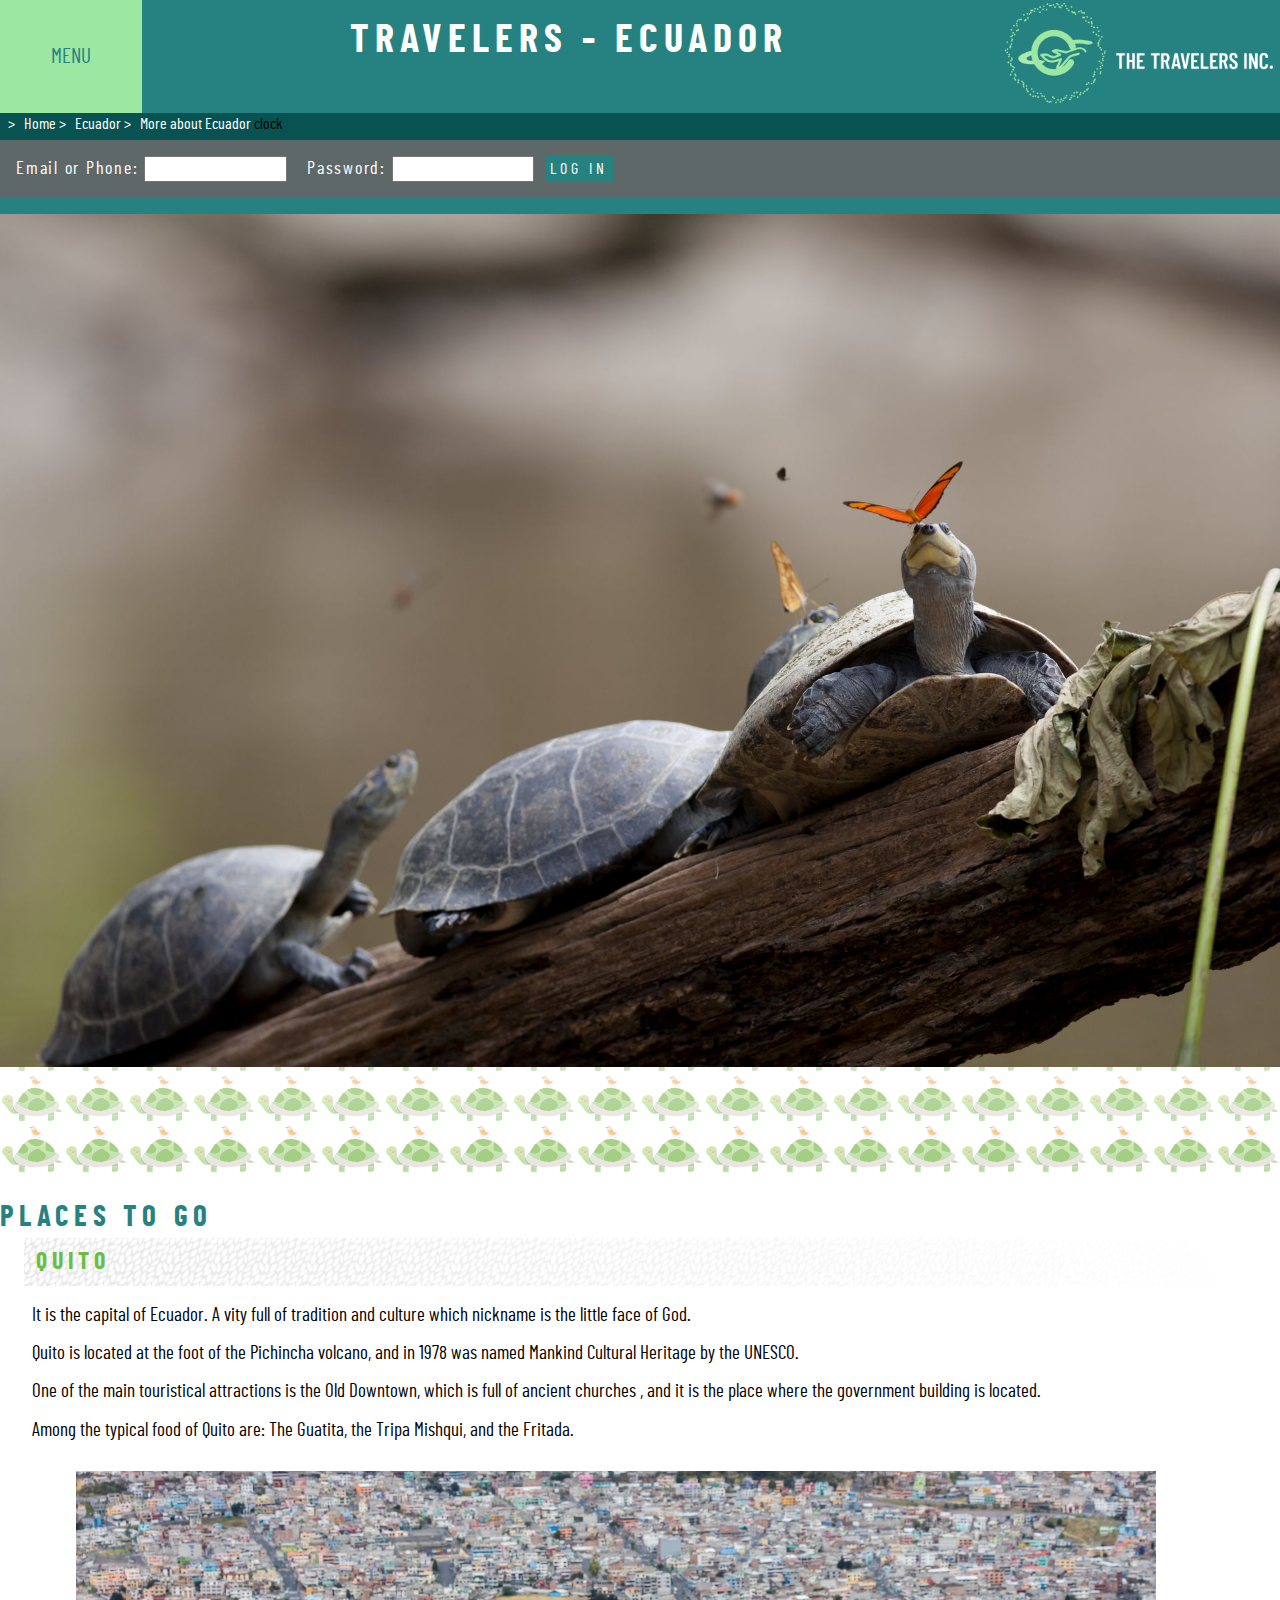
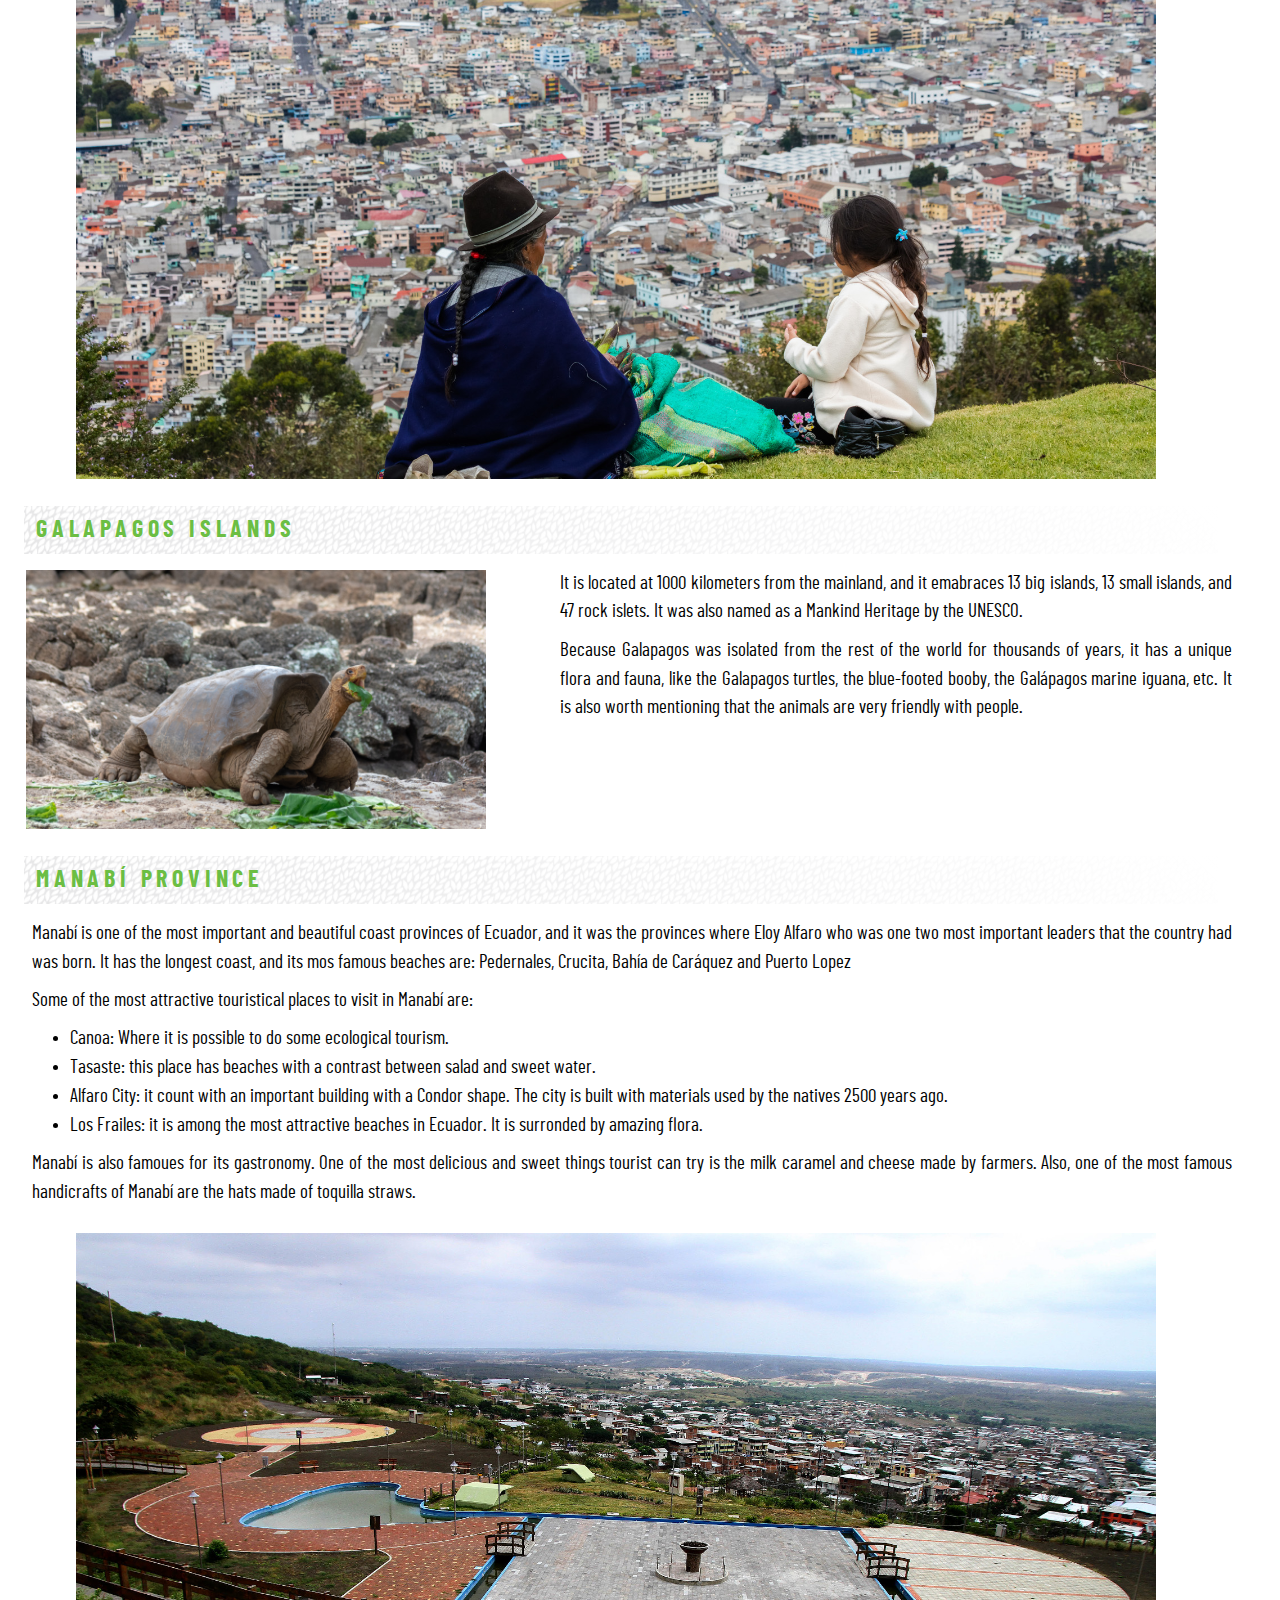
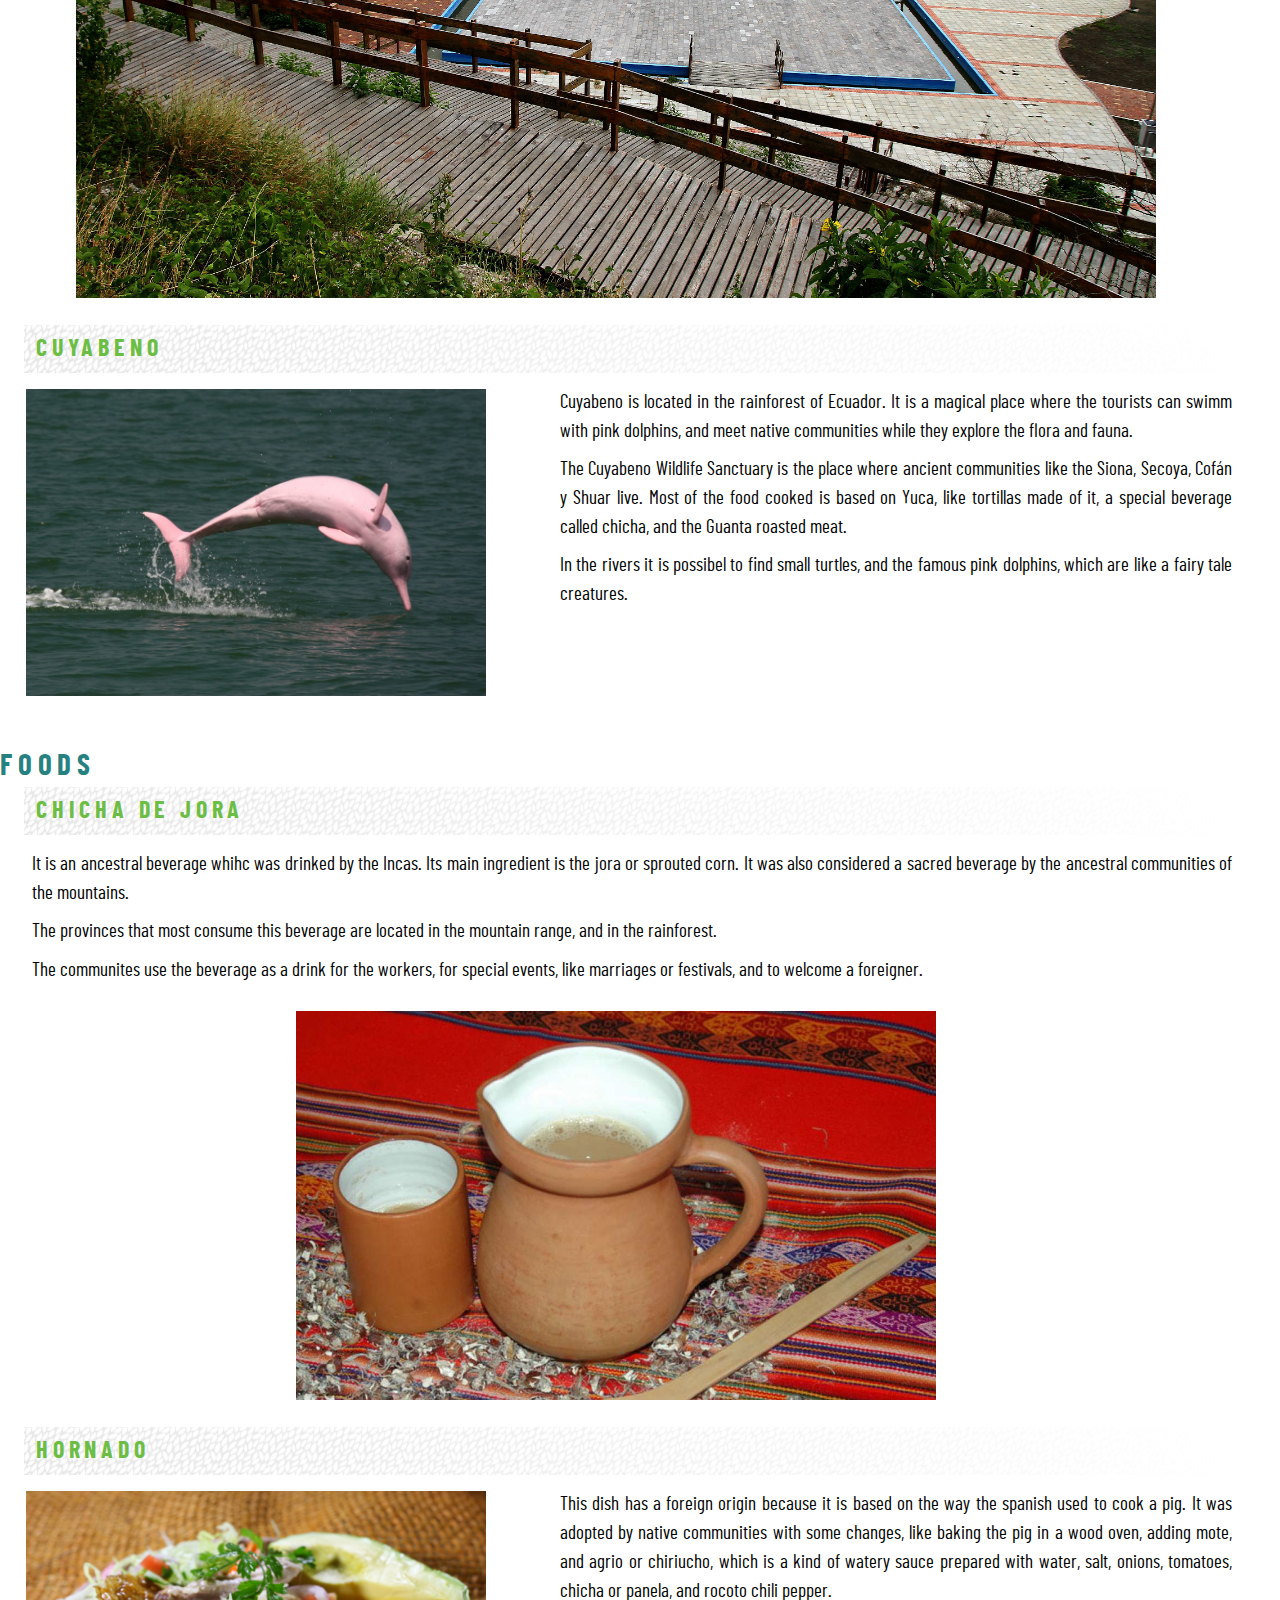
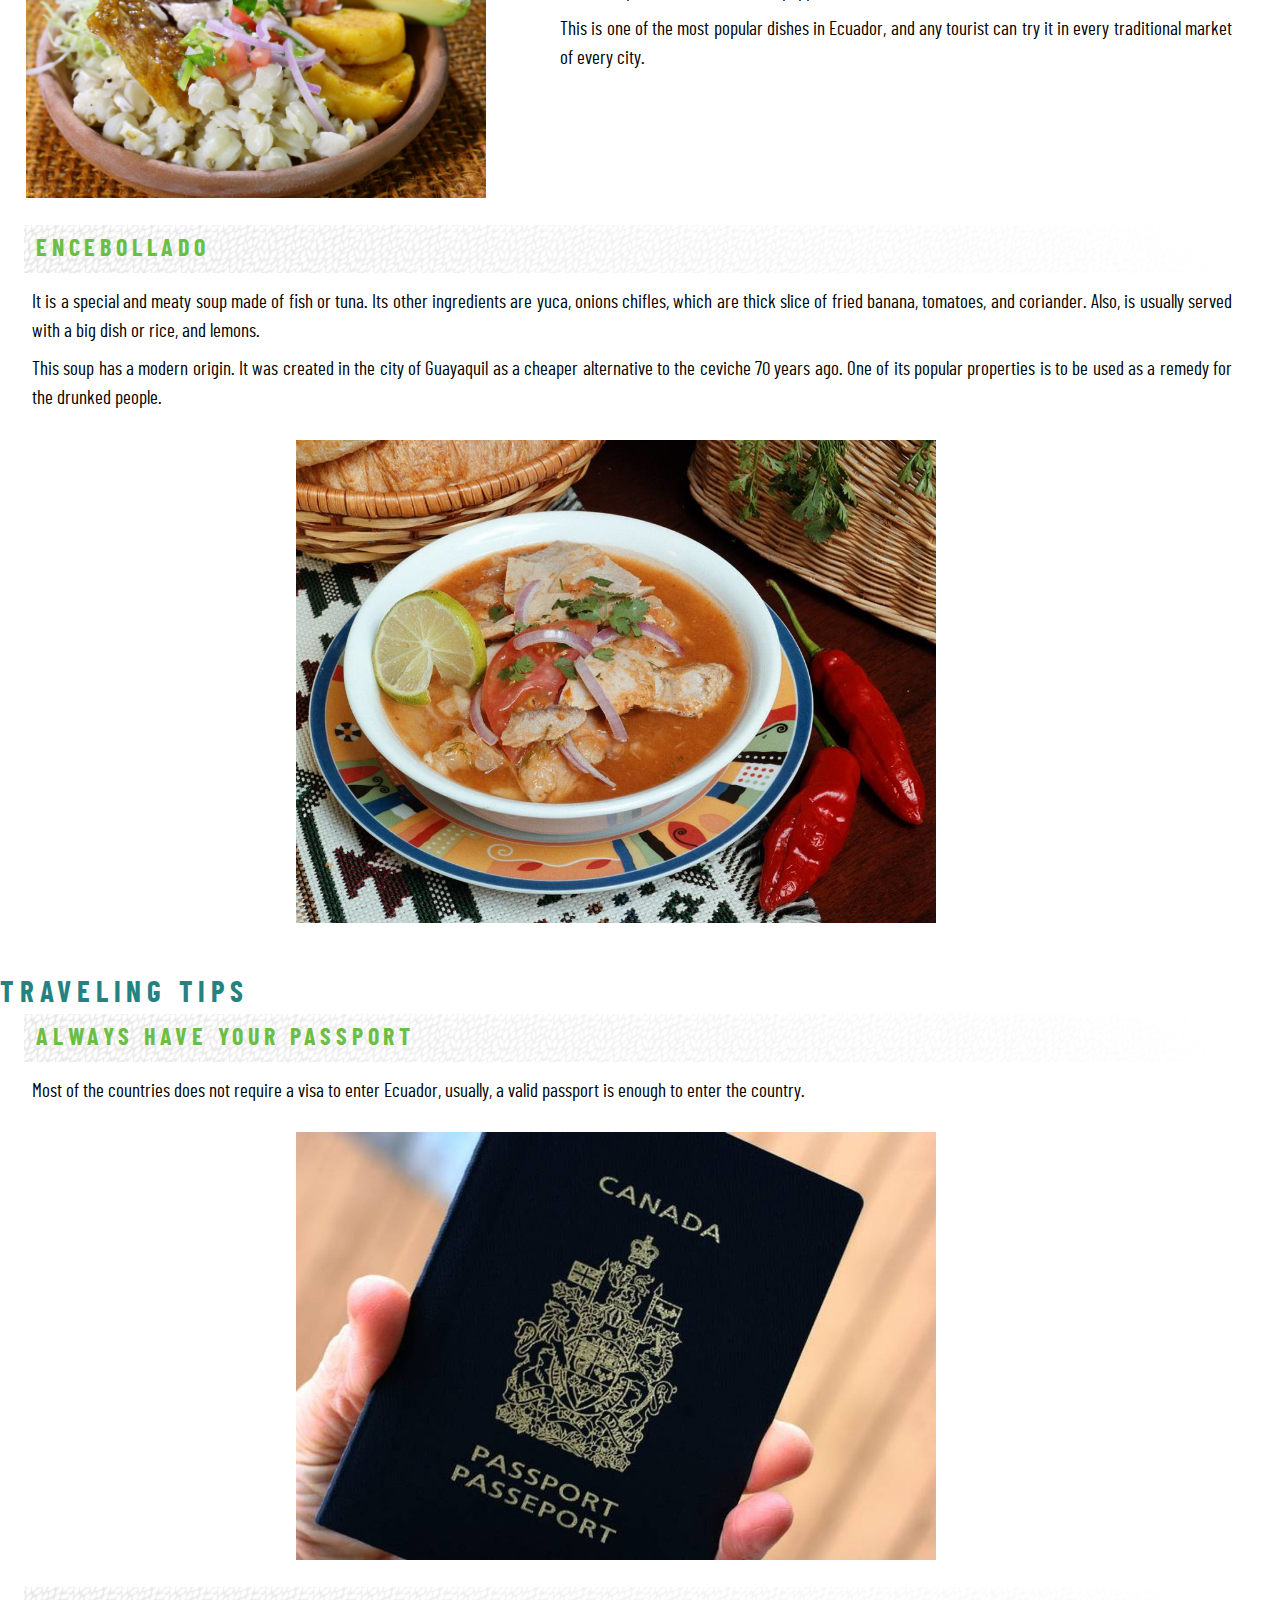
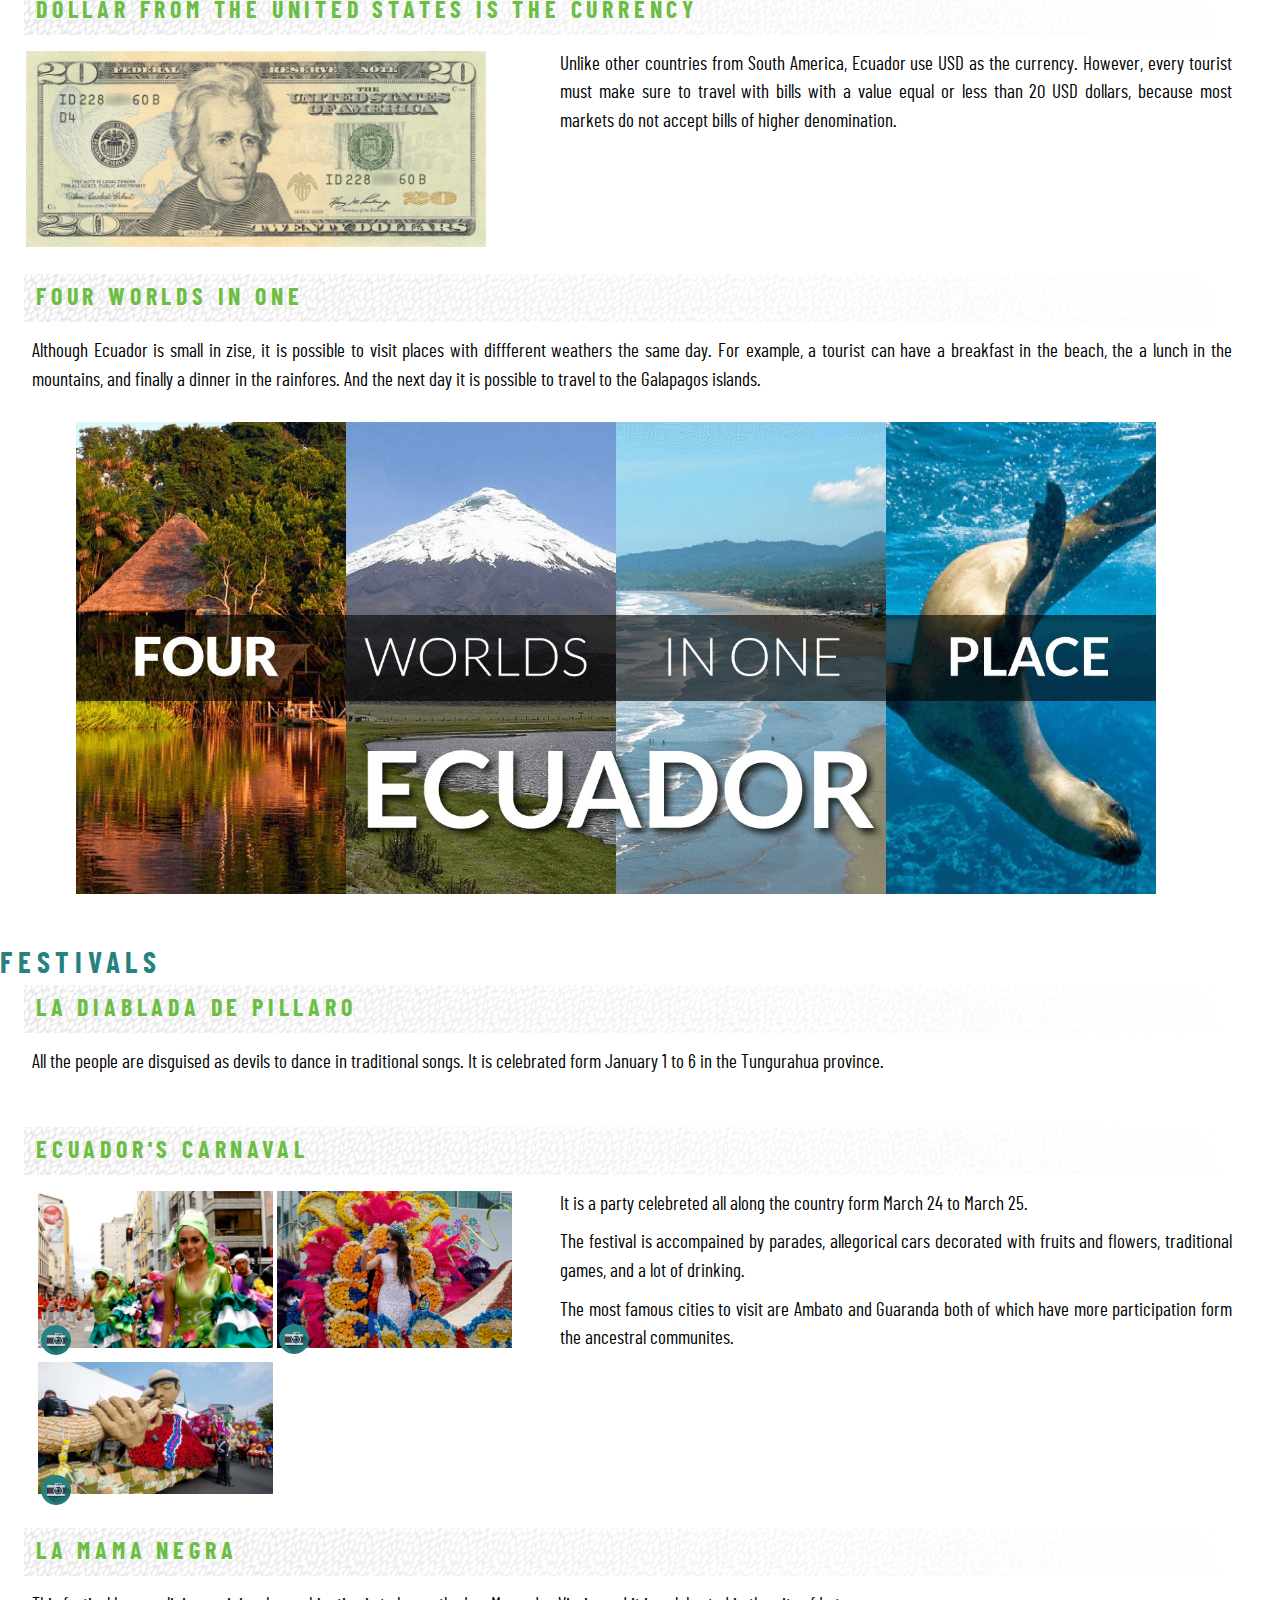
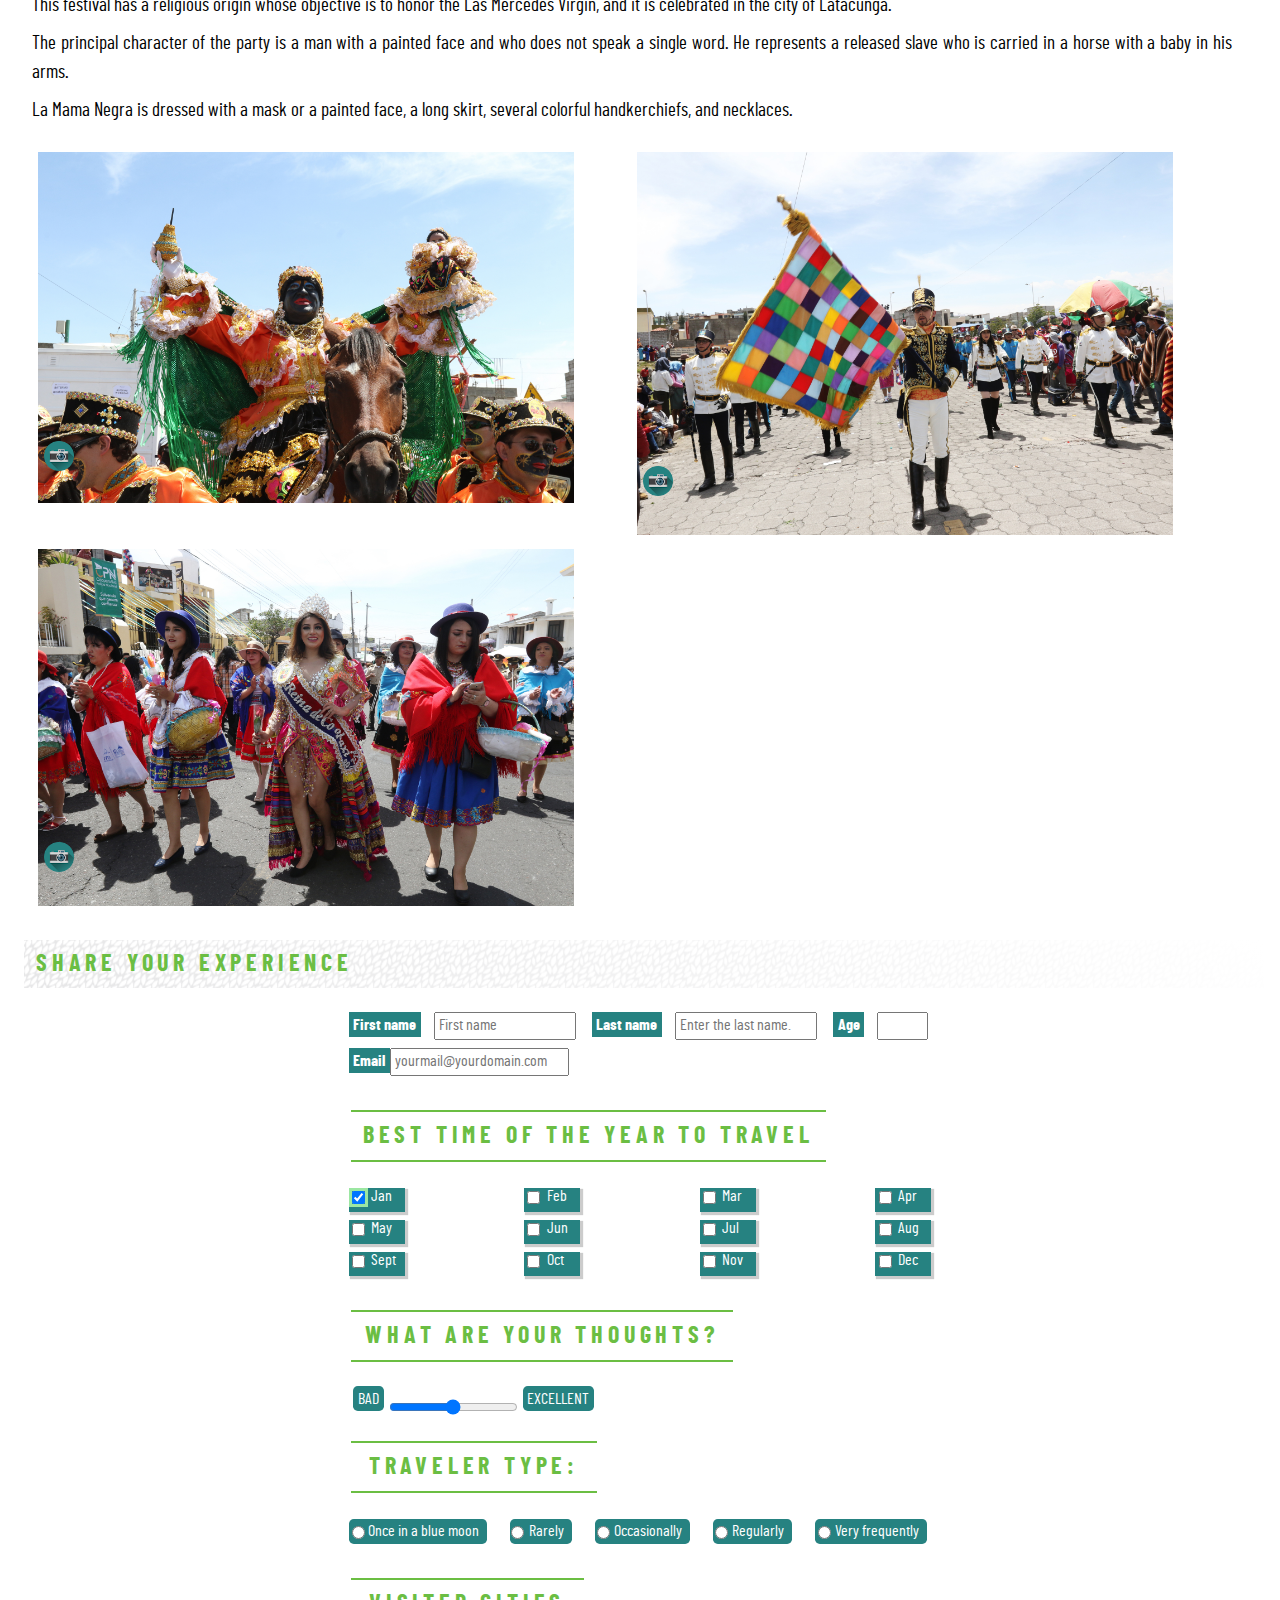
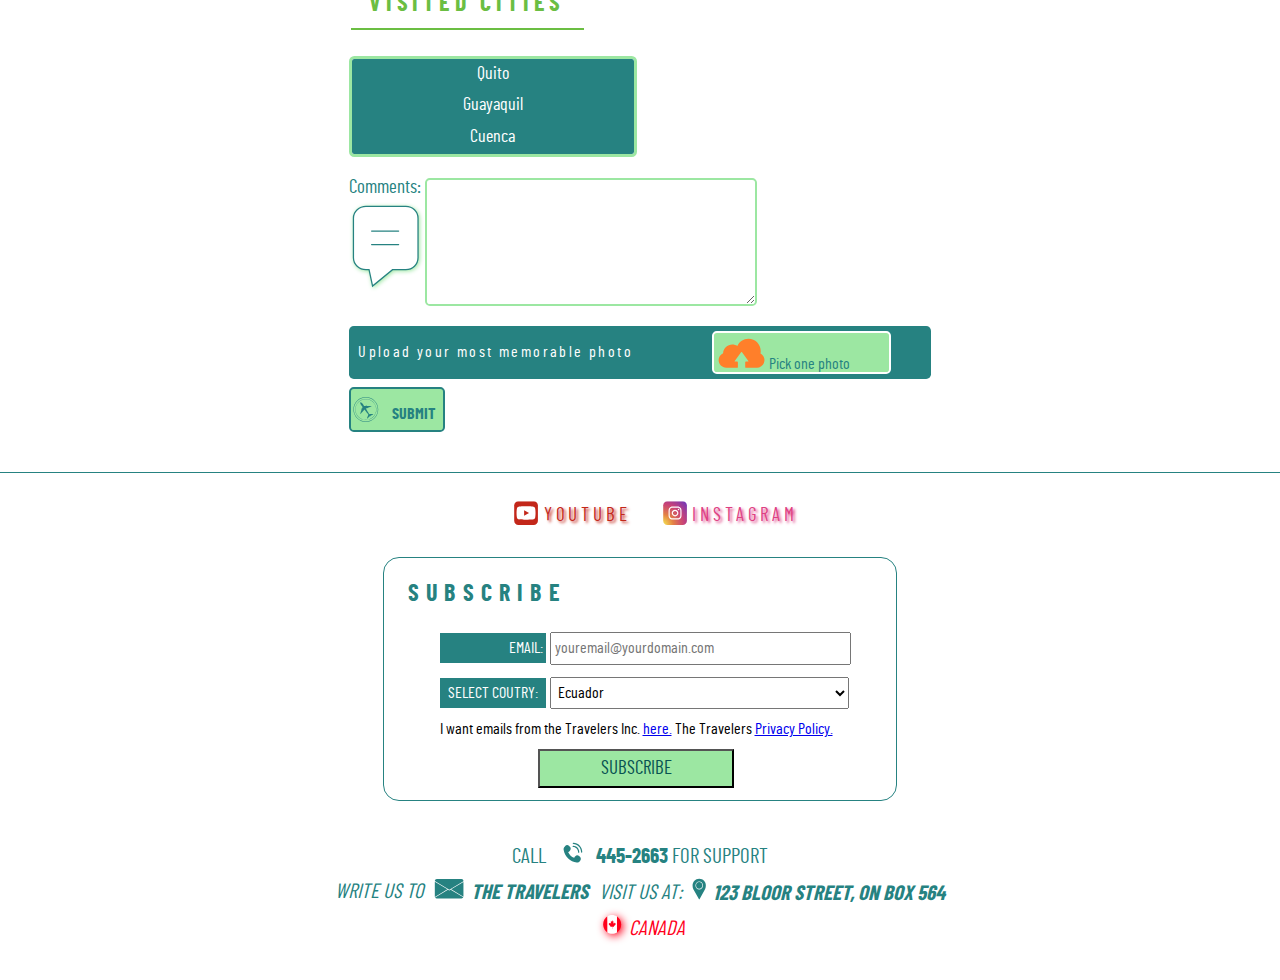
==== commit 5530a8f3: "Merge branch 'master' of https://github.com/luismotv/the-travelers" ====
--- a/ecuador-details.html
+++ b/ecuador-details.html
@@ -17,7 +17,7 @@
 	
 	<body>
 		<header>
-			<h1 id="main-title">Travelers</h1>
+			<h1 id="main-title">Travelers - Ecuador</h1>
 			
 			<!-- breadcrumbs navigation -->
 			<nav id="breadcrumbs">
@@ -27,6 +27,8 @@
 				<a href="ecuador.html">Ecuador</a>
 				<span class="breadcrumb-symbol"> > </span> &nbsp;
 				<a href="ecuador-details.html.html">More about Ecuador</a>
+				<span id="country-clock">clock</span>
+
 			</nav>
 			<br>
 
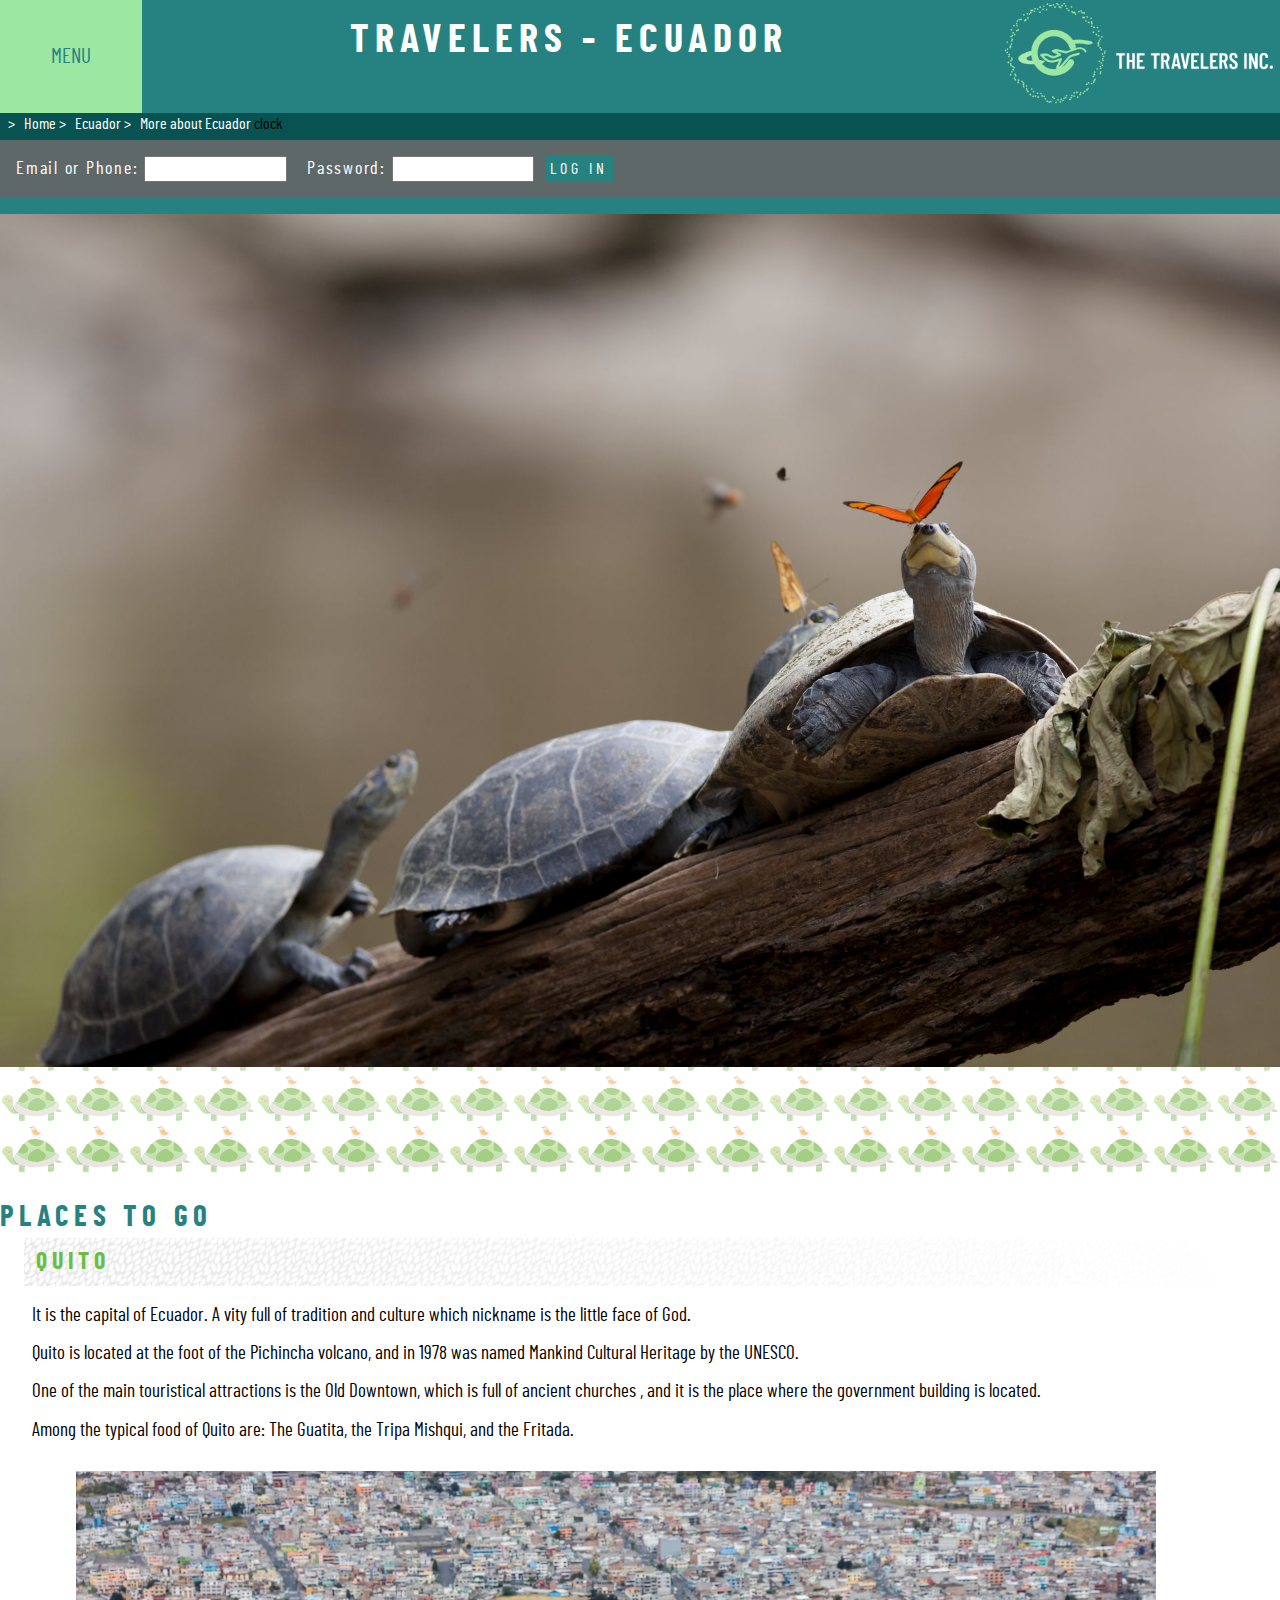
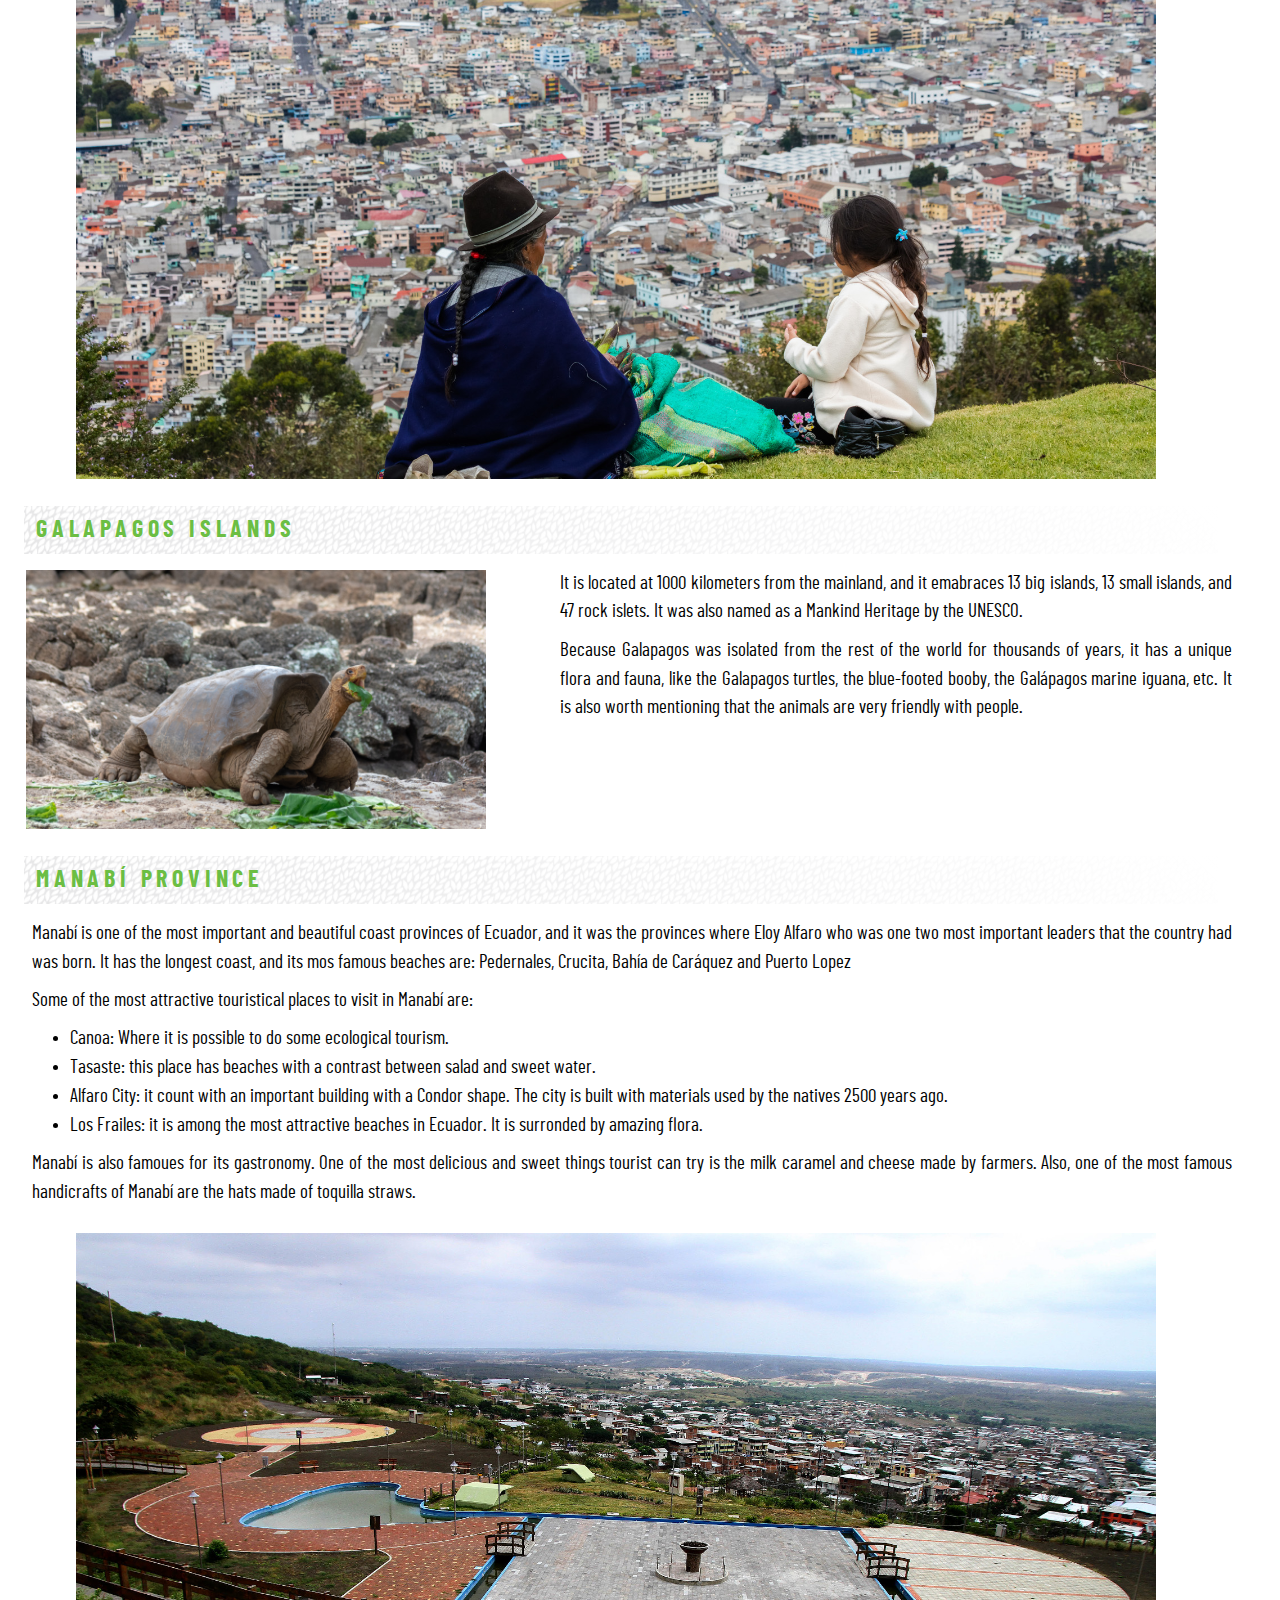
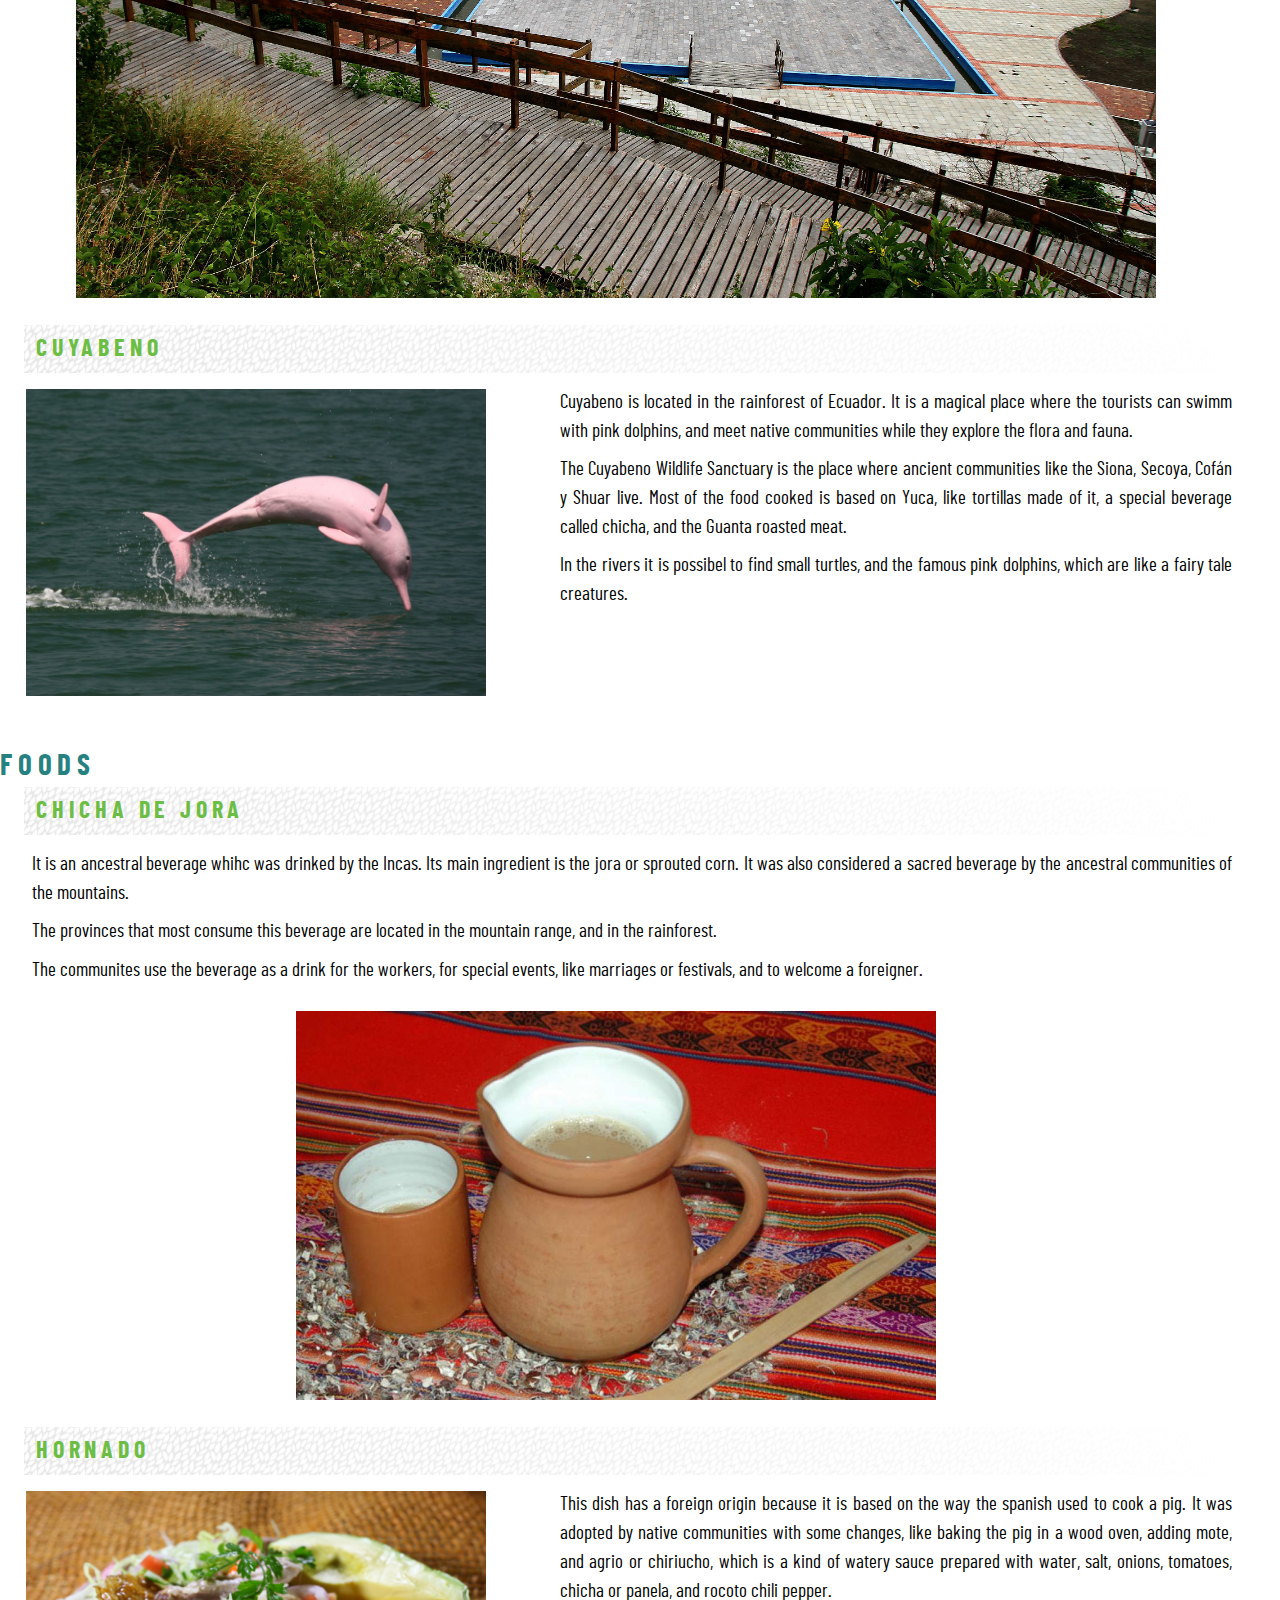
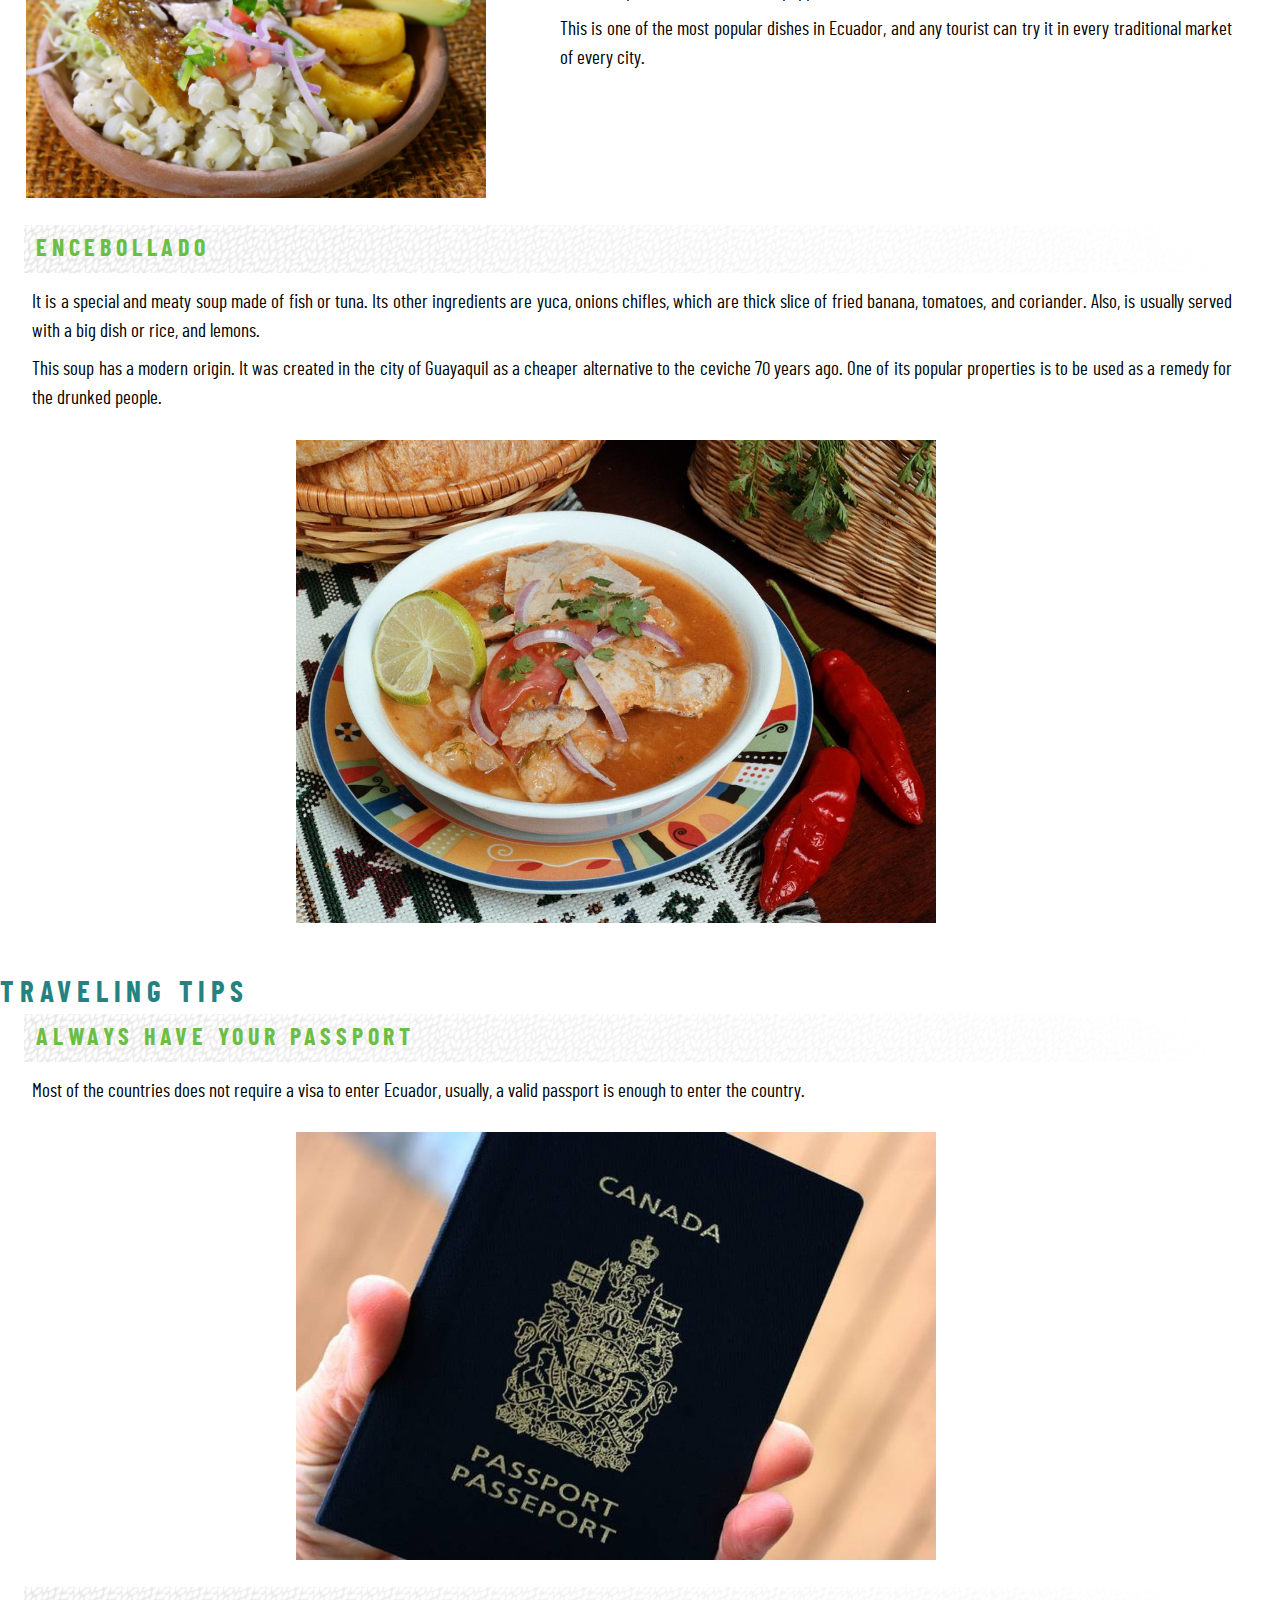
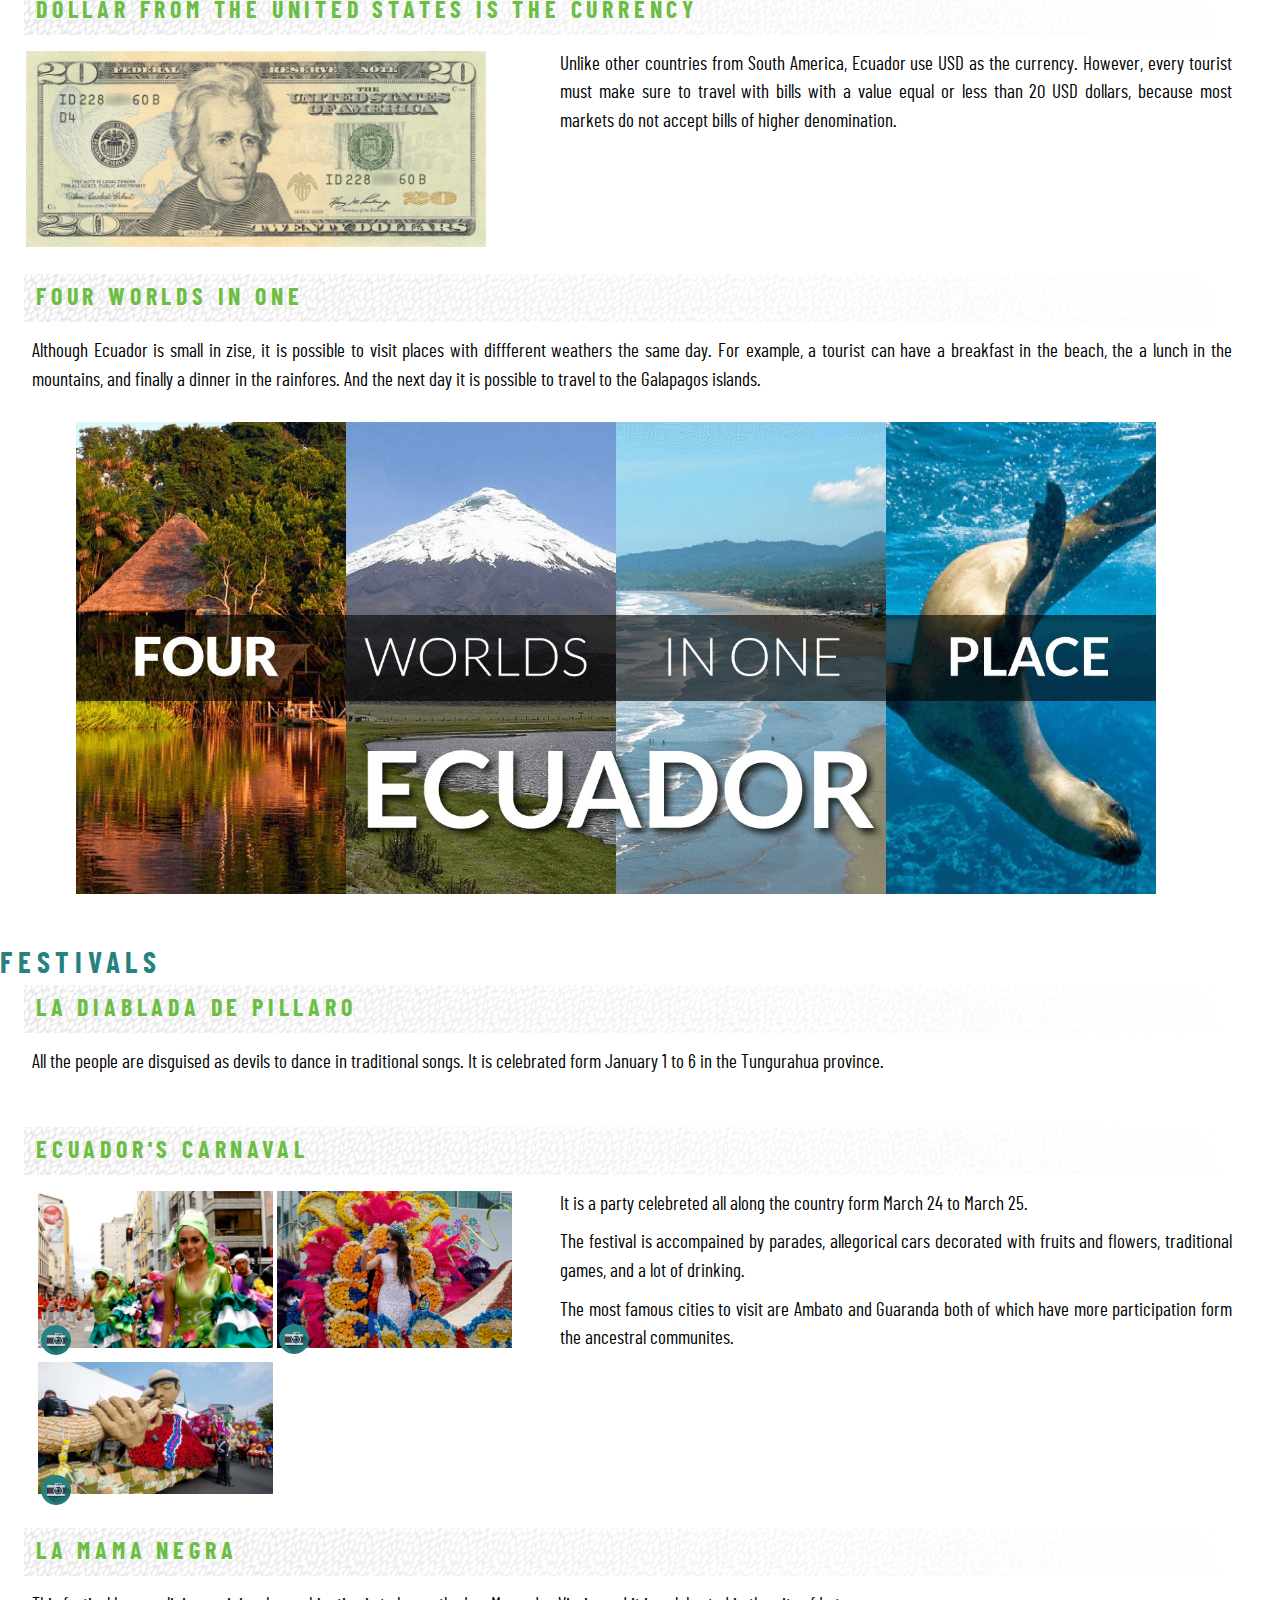
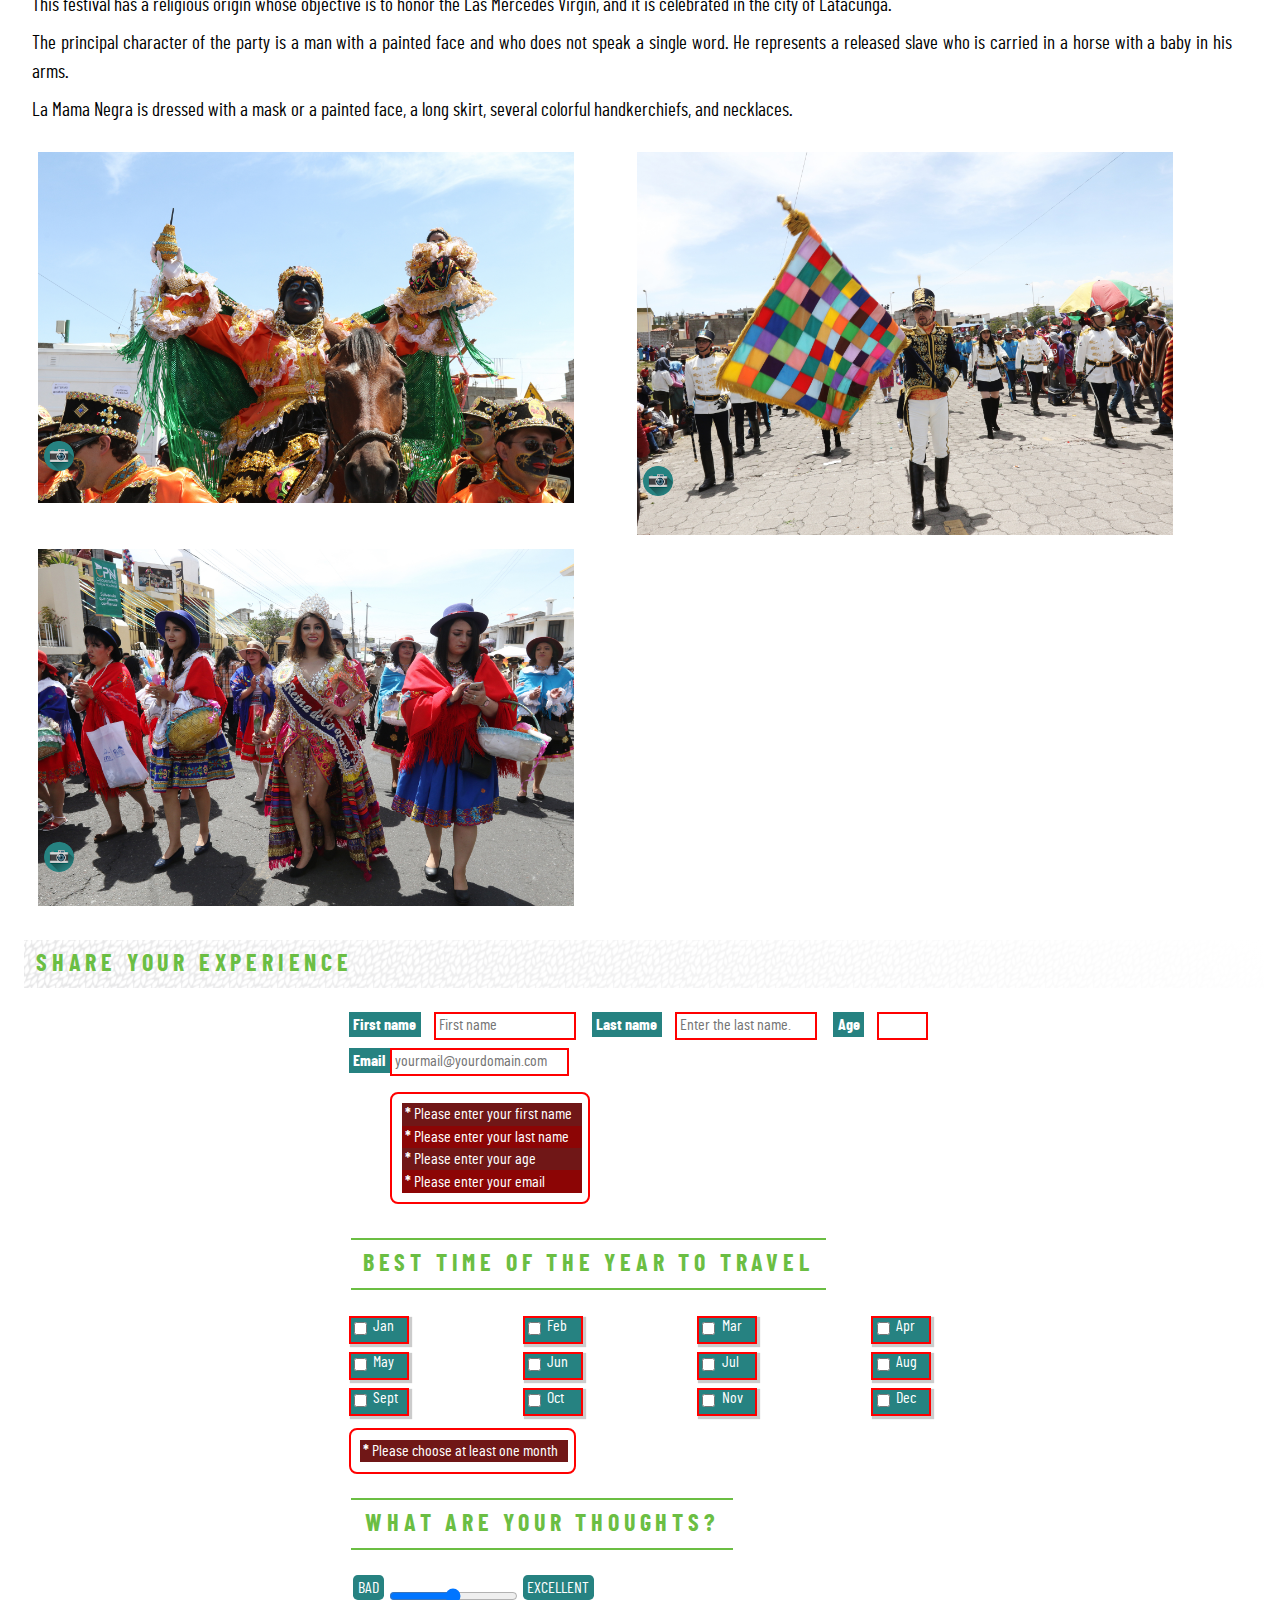
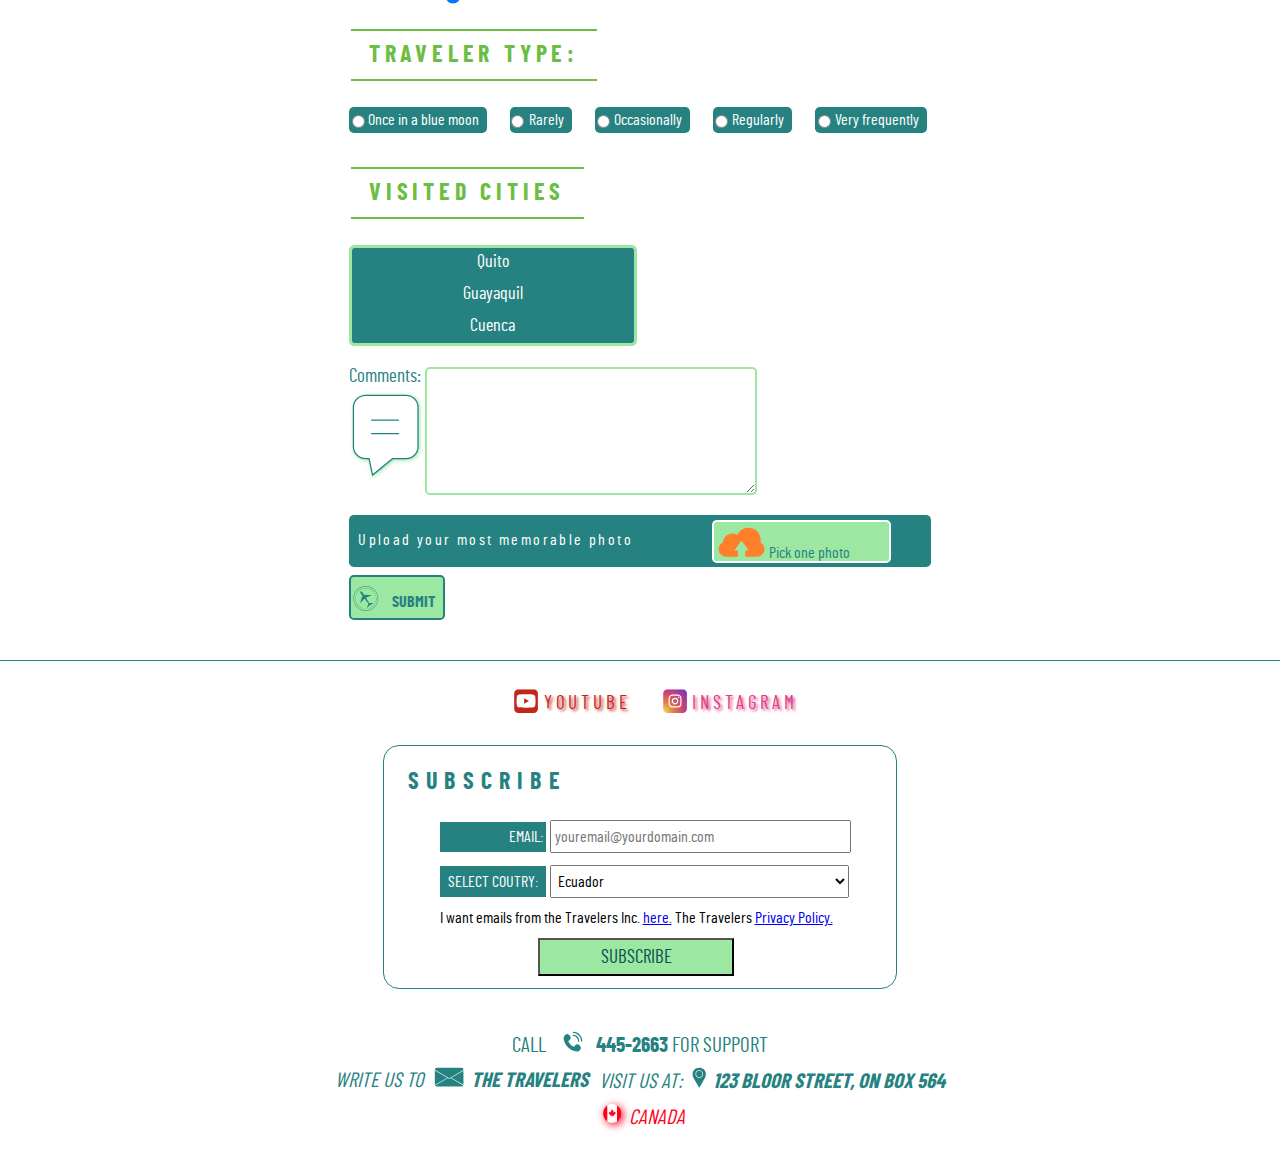
==== commit b3235e3b: "master" ====
--- a/ecuador-details.html
+++ b/ecuador-details.html
@@ -6,12 +6,13 @@
 		<title>The Travelers - Ecuador</title>
 		<link rel="stylesheet" href="css/main.css">
 		<link rel="stylesheet" href="css/ecuador.css">
-		<link rel="stylesheet" href="css/ecuador-details.css">
+		<link rel="stylesheet" href="css/details.css">
 		<script src="js/jquery-3.4.1.min.js"></script>
 		<script src="js/behavior-country.js"></script>
 		<script src="js/modal-gallery.js"></script>
 		<script src="js/loginValidation.js"></script>
 		<script src="js/banner-slider.js"></script>
+		<script src="js/share-your-experience-validation.js"></script>
 
 	</head>
 	
@@ -284,76 +285,76 @@
 			</section>
 			
 			<!-- BEGIN Share your experience form -->
-			<section>
+			<section id="share-your-experience">
 				<h3>Share your experience</h3>
 				<form method="get" name="user-feedback" action="process-form.html">
 					<table>
 						<tr>
 						  <th><label for="fname" name="lblfname">First name </label></th>
-						  <td><input type="text" name="fname" placeholder="First name" required></td>
+						  <td><input id="fname" type="text" name="fname" placeholder="First name" required></td>
 						  <th><label for="lname" name="lblfname"> Last name </label></th>
-						  <td><input type="text" name="lname" placeholder="Enter the last name."></td>
+						  <td><input id="lname" type="text" name="lname" placeholder="Enter the last name."></td>
 						  <th><label for="age" name="age">Age</label></th>
-						  <td><input type="number" name="age" min="1" max="100" step="1"></td>
+						  <td><input id="age" type="number" name="age" min="1" max="100" step="1"></td>
 						</tr>
 						<tr>
 						  <th><label for="email" name="lblemail">Email</label></th>
-						  <td colspan="5"><input type="email" name="email" placeholder="yourmail@yourdomain.com"></td>
+						  <td colspan="5"><input id="email" type="email" name="email" placeholder="yourmail@yourdomain.com"></td>
 						</tr>
 						<tr>
 						  <th colspan="6"><h4>Best time of the year to travel</h4></th>
 						</tr>
 						<tr>
 						  <td>
-							<input type="checkbox" name="jan" checked>
+							<input class="checkmonth" type="checkbox" name="jan">
 							<label for="jan">Jan</label>
 						</td>
 						  <td>
-							<input type="checkbox" name="feb">
+							<input  class="checkmonth" type="checkbox"  name="feb">
 							<label for="feb">Feb</label>
 						  </td>
 						  <td>
-							<input type="checkbox" name="Mar">
+							<input  class="checkmonth" type="checkbox"  name="Mar">
 							<label for="mar">Mar</label>
 						  </td>
 						  <td colspan="3">
-							<input type="checkbox" name="Apr">
+							<input  class="checkmonth" type="checkbox"  name="Apr">
 							<label for="apr">Apr</label>
 						  </td>
 						</tr>
 						<tr>
 						  <td>
-							<input type="checkbox" name="may">
+							<input  class="checkmonth" type="checkbox"  name="may">
 							<label for="may">May</label>
 						  </td>
 						  <td>
-							<input type="checkbox" name="jun">
+							<input  class="checkmonth" type="checkbox"  name="jun">
 							<label for="jun">Jun</label>
 						  </td>
 						  <td>
-							<input type="checkbox" name="jul">
+							<input  class="checkmonth" type="checkbox"  name="jul">
 							<label for="jul">Jul</label>
 						  </td>
 						  <td colspan="3">
-							<input type="checkbox" name="aug">
+							<input  class="checkmonth" type="checkbox"  name="aug">
 							<label for="aug">Aug</label>
 						  </td>
 						</tr>
 						<tr>
 						  <td>
-							<input type="checkbox" name="sept">
+							<input  class="checkmonth" type="checkbox"  name="sept">
 						  	<label for="sept">Sept</label>
 						  </td>
 						  <td>
-							<input type="checkbox" name="oct">
+							<input  class="checkmonth" type="checkbox"  name="oct">
 							<label for="oct">Oct</label>
 						  </td>
 						  <td>
-							<input type="checkbox" name="nov">
+							<input  class="checkmonth" type="checkbox"  name="nov">
 							<label for="nov">Nov</label>
 						  </td>
 						  <td colspan="3">
-							<input type="checkbox" name="dec">
+							<input  class="checkmonth" type="checkbox"  name="dec">
 							<label for="dec">Dec</label>
 						  </td>
 						</tr>
--- a/css/main.css
+++ b/css/main.css
@@ -756,4 +756,43 @@
 .addOpacity1 {
     animation: opacity1 0.3s ease-in-out forwards;
 }
-/*END styles for javascript*/+/*END styles for javascript*/
+
+/*BEGIN styles validate form #share-your-experience*/
+.error-box, .error-box-months{
+    padding: 0.6em 0.8em 0.6em 0.6em;
+    margin-top: 1em;
+    border: 2px solid red;
+    border-radius: 0.5em;
+    color: #fff;
+}
+
+.error-box-months{
+    position: absolute;
+    left: 0;
+    top: 1.5em;
+}
+
+.error {
+    display: block;
+    width: 100%;
+    padding: 0.2em;
+}
+
+.error:nth-child(odd) {
+    background-color: #701717;
+}
+
+.error:nth-child(even) {
+    background-color: #8c0505;
+}
+
+.error:before {
+    content: ' * ';
+    font-weight: 600;
+}
+
+.inputError {
+    border: 2px solid red;
+}
+/*END styles validate form #share-your-experience*/--- a/css/details.css
+++ b/css/details.css
@@ -0,0 +1,426 @@
+h2, h3, h4 {
+  font-size: 1.8em;
+  text-transform: uppercase;
+  color: #268281;
+  padding: 1em 0 0.2em 0;
+  font-weight: 600;
+  letter-spacing: 0.2em;
+  text-align: left;
+}
+
+h3{
+  font-size: 1.5em;
+  margin-left: 1em;
+  color: #6bbe43;
+  background: linear-gradient(45deg, rgba(256, 256, 256, 0), rgba(256, 256, 256, 1)), url('../images/pattern.svg');
+  padding: 0.5em;
+  width: 95%;
+}
+
+h4 {
+  font-size: 1.5em;
+  margin-left: 1em;
+  color: #6bbe43;
+  padding: 0.5em;
+  width: 95%;
+  border-top: 2px solid #6bbe43;
+  border-bottom: 2px solid #6bbe43;
+}
+
+p {
+  font-size: 1.2em;
+  text-align: justify;
+  line-height: 1.5em;
+  padding-bottom: 0.5em;
+}
+
+section > article {
+  margin-bottom: 1.5em;
+}
+
+.list-gallery {
+  list-style: none;
+  display: grid;
+  grid-template-columns: 1fr 1fr;
+  grid-gap: 0.2em;
+}
+
+.list-gallery > li > a{
+  position: relative;
+  display: block;
+}
+
+.list-gallery > li > a:after{
+  content: url('../images/camera-icon.png');
+  position: absolute;
+  top: 80%;
+  left: 1%;
+}
+
+.list-gallery > li img:hover{
+  filter: brightness(0.8) blur(1px);
+}
+
+.list-gallery > li img {
+  width: 100%;
+}
+
+main > section > article{
+  display: grid;
+  grid-gap: 1em;
+  grid-template-columns: 40% 55%; 
+}
+
+main > section > article > h3 {
+  grid-column: 1 / 3;
+  grid-row: 1;
+}
+
+main > section > article > .info {
+  grid-column: 1 / 3;
+  grid-row: 2;
+  margin-left: 2em;
+}
+
+/*-BEGIN switch the order of the elements in the articles if they are odd*/
+main > section > article:nth-child(odd) > .info {
+  grid-column: 2 / 3;
+  grid-row: 2;
+  margin-left: 2em;
+}
+
+main > section > article:nth-child(odd) > .media {
+  grid-column: 1 / 2; 
+  grid-row: 2;
+}
+/*-END switch the order of the elements in the articles if they are odd*/
+
+main > section > article ul {
+  font-size: 1.2em;
+  text-align: justify;
+  line-height: 1.5em;
+  margin-left: 2em;
+}
+
+main > section > article > .media {
+  grid-column: 1 / 3; 
+  grid-row: 3;
+}
+
+main > section > article > .media img {
+  max-width: 90%;
+}
+
+main > section > article > .video {
+  grid-column: 1 / 3; 
+  grid-row: 3;
+}
+
+main > section > article > .video video {
+  max-width: 100%;
+}
+
+/*BEGIN form*/
+
+/*-BEGIN section share your experience*/
+main > section:nth-of-type(5) > h3{
+  margin-bottom: 1em;
+}
+
+main > section:nth-of-type(5) h4 {
+  margin: 1em 0;
+  text-align: center;
+}
+
+main > section:nth-of-type(5) > form > table {
+  display: flex;
+  align-items:center;
+  justify-content:center;
+  margin: 0 auto;
+}
+
+main > section:nth-of-type(5) > form > table tr:nth-of-type(1),
+main > section:nth-of-type(5) > form > table tr:nth-of-type(4), 
+main > section:nth-of-type(5) > form > table tr:nth-of-type(5), 
+main > section:nth-of-type(5) > form > table tr:nth-of-type(6),
+main > section:nth-of-type(5) > form > table tr:nth-of-type(8),
+main > section:nth-of-type(5) > form > table tr:nth-of-type(10){
+  display: flex;
+  justify-content:space-between;
+  margin-bottom: 0.5em;
+  position: relative;
+}
+
+main > section:nth-of-type(5) > form > table tr:nth-of-type(2),
+main > section:nth-of-type(5) > form > table tr:nth-of-type(12),
+main > section:nth-of-type(5) > form > table tr:nth-of-type(13),
+main > section:nth-of-type(5) > form > table tr:nth-of-type(14),
+main > section:nth-of-type(5) > form > table tr:nth-of-type(15){
+  display: flex;
+  margin-bottom: 0.5em;
+  position: relative;
+}
+
+main > section:nth-of-type(5) > form > table th {
+  text-align: right;
+}
+
+main > section:nth-of-type(5) > form > table th > label {
+  background-color: #268281;
+  color: #fff;
+}
+
+main > section:nth-of-type(5) > form > table tr:nth-of-type(1) > td{
+  margin-right: 0.2em;
+}
+
+main > section:nth-of-type(5) > form > table tr:nth-of-type(1) > th > label,
+main > section:nth-of-type(5) > form > table tr:nth-of-type(2) > th > label{
+  padding: 0.3em;
+  text-align: right;
+  position: relative;
+  top: 0.3em;
+}
+
+main > section:nth-of-type(5) > form > table tr:nth-of-type(1) > td > input,
+main > section:nth-of-type(5) > form > table tr:nth-of-type(2) > td > input{
+  padding: 0.2em;
+  padding-bottom: 0.3em;
+}
+
+main > section:nth-of-type(5) > form > table tr:nth-of-type(2) > td > input {
+  width: 10.5em;
+}
+/*--BEGIN best time to travel*/
+
+main > section:nth-of-type(5) > form > table tr:nth-of-type(4) td,
+main > section:nth-of-type(5) > form > table tr:nth-of-type(5) td,
+main > section:nth-of-type(5) > form > table tr:nth-of-type(6) td{
+  width: 3.5rem;
+  height: 1.5rem;
+  background-color: #268281;
+  position: relative;
+  box-shadow: 2px 2px 1px 1px #ccc;
+}
+
+main > section:nth-of-type(5) > form > table tr:nth-of-type(4) td label,
+main > section:nth-of-type(5) > form > table tr:nth-of-type(5) td label,
+main > section:nth-of-type(5) > form > table tr:nth-of-type(6) td label{
+  color: #fff;
+  padding: 0.2em;
+  padding-left: 1.4em;
+  padding-right: 0.8em;
+}
+
+main > section:nth-of-type(5) > form > table tr:nth-of-type(4) td input,
+main > section:nth-of-type(5) > form > table tr:nth-of-type(5) td input,
+main > section:nth-of-type(5) > form > table tr:nth-of-type(6) td input{
+  position: absolute;
+  top: 15%;
+  margin-left: 0.2em;
+  
+}
+
+input[type="checkbox"]:checked {
+  box-shadow: 0 0 0 3px #9ce7a2;
+}
+/*--END best time to travel*/
+
+/*--BEGIN what are your thoughts*/
+main > section:nth-of-type(5) > form > table tr:nth-of-type(8) span{
+  text-transform: uppercase;
+  background-color: #268281;
+  color: #fff;
+  padding: 0.3em;
+  border-radius: 0.3em;
+  margin: 0 0.3em;
+}
+
+main > section:nth-of-type(5) > form > table tr:nth-of-type(8) input {
+  position: relative;
+  top: 0.7em; 
+}
+/*--BEGIN what are your thoughts*/
+
+/*--BEGIN traveler type*/
+
+main > section:nth-of-type(5) > form > table tr:nth-of-type(10) td {
+    position: relative;
+}
+
+main > section:nth-of-type(5) > form > table tr:nth-of-type(10) td input,
+main > section:nth-of-type(5) > form > table tr:nth-of-type(10) td label{
+  display: inline-block;
+}
+
+
+main > section:nth-of-type(5) > form > table tr:nth-of-type(10) td label {
+  background-color: #268281;
+  padding: 0.3em;
+  color: #fff;
+  margin-right: 0.3em;
+  padding-left: 1.2em;
+  padding-right: 0.5em;
+  border-radius: 0.3em;
+}
+
+main > section:nth-of-type(5) > form > table tr:nth-of-type(10) td input {
+  position: absolute;
+  top: 30%;
+  left: 2.5%;
+}
+/*--END traveler type*/
+
+/*--BEGIN visited cities*/
+main > section:nth-of-type(5) > form > table select {
+  display: block;
+  box-sizing: border-box;
+  width: 18rem;
+  font-size: 1.1em;
+  border: 3px solid #9ce7a2;
+  border-radius: 0.3em;
+}
+
+main > section:nth-of-type(5) > form > table select option {
+  padding:0.3em 0.5em;
+  text-align: center;
+  background-color: #268281;
+  color: #fff;
+}
+
+main > section:nth-of-type(5) > form > table select option:hover {
+  background-color: #9CE7A2;
+  color: #268281;
+}
+
+/*--END visited cities*/
+
+/*--BEGIN comments*/
+main > section:nth-of-type(5) > form > table tr:nth-of-type(13){
+  margin-top: 1.3em;
+  margin-bottom: 1.5em;
+}
+
+main > section:nth-of-type(5) > form > table tr:nth-of-type(13) label {
+   color: #268281;
+  font-size: 1.2em;
+}
+
+main > section:nth-of-type(5) > form > table tr:nth-of-type(13) label:after {
+  content: url('../images/comment-bubble.svg');
+  filter: drop-shadow(0.1em 0.1em 2px #9ce7a2);
+}
+
+main > section:nth-of-type(5) > form > table tr:nth-of-type(13) textarea {
+  border: 2px solid #9ce7a2;
+  border-radius: 0.3em;
+  height: 100%;
+}
+/*--END comments*/
+
+/*--BEGIN upload photo*/
+main > section:nth-of-type(5) > form > table tr:nth-of-type(14){
+   background-color: #268281;  
+  border-radius: 0.3em;
+  padding: 0.3em;
+  max-width: 615px;
+  overflow: hidden;
+}
+
+main > section:nth-of-type(5) > form > table tr:nth-of-type(14) td{
+  position: relative;
+  display: grid;
+  grid-template-columns: 1fr 1fr;
+}
+
+main > section:nth-of-type(5) > form > table tr:nth-of-type(14) td:after {
+  content: url('../images/icon-upload.svg') ' Pick one photo';
+  color: #268281;
+  background-color: #9ce7a2;
+  position: relative;
+  left: 25%;
+  display: block;
+  grid-row: 1;
+  grid-column: 2 / 3;
+  z-index: 1;
+  padding-top: 0.3em;
+  padding-left: 0.2em;
+  border: 2px solid #fff;
+  border-radius: 0.3em;
+  width: 60%;
+}
+
+/*main > section:nth-of-type(5) > form > table tr:nth-of-type(14) td:after:hover {
+  color: #9ce7a2;
+  background-color: #268281;
+}*/
+
+main > section:nth-of-type(5) > form > table tr:nth-of-type(14) label {
+    color: #fff;
+    padding: 0.3em;
+    letter-spacing: 0.15em;
+  grid-row: 1;
+  grid-column: 1 / 2;
+  position: relative;
+  top: 18%;
+}
+
+main > section:nth-of-type(5) > form > table tr:nth-of-type(14) input {
+    color: #fff;
+    padding: 0.3em;
+    letter-spacing: 0.15em;
+  font-size: 0.9em;
+  position: relative;
+  left: 25%;
+  grid-row: 1;
+  grid-column: 2 / 3;
+  opacity: 0;
+  z-index: 2;
+  height: 34px;
+}
+
+main > section:nth-of-type(5) > form > table tr:nth-of-type(14) input:hover {
+  cursor: pointer;
+}
+/*END upload photo*/
+
+/*-END section share your experience*/
+
+/*-BEGIN submit button*/
+main > section:nth-of-type(5) > form > table tr:last-child button {
+  background-color: #9ce7a2;
+  border: 2px solid #268281;
+  border-radius: 0.3em;
+  position: relative;
+  padding-bottom: 0.5em;
+}
+
+main > section:nth-of-type(5) > form > table tr:last-child button:hover{
+  cursor: pointer;
+  width: 110%;
+  height: 110%;
+}
+
+main > section:nth-of-type(5) > form > table tr:last-child button img {
+  position: relative;
+  top: 0.4em;
+}
+
+main > section:nth-of-type(5) > form > table tr:last-child button:after {
+  content: 'SUBMIT';
+  color:#268281;
+  font-weight: 600;
+  padding: 0.5em;
+}
+/*-END submit button*/
+
+/*END form*/
+
+/*BEGIN Styles for banner-slider*/
+#banner-slider{
+  background-image:   linear-gradient(rgba(255,255,255,0.5), rgba(255,255,255,1), rgba(255,255,255,0.5)),
+                      url(../images/background-turtle.svg);
+  background-size: 5%;
+  background-repeat: space;
+}
+/*END Styles for banner-slider*/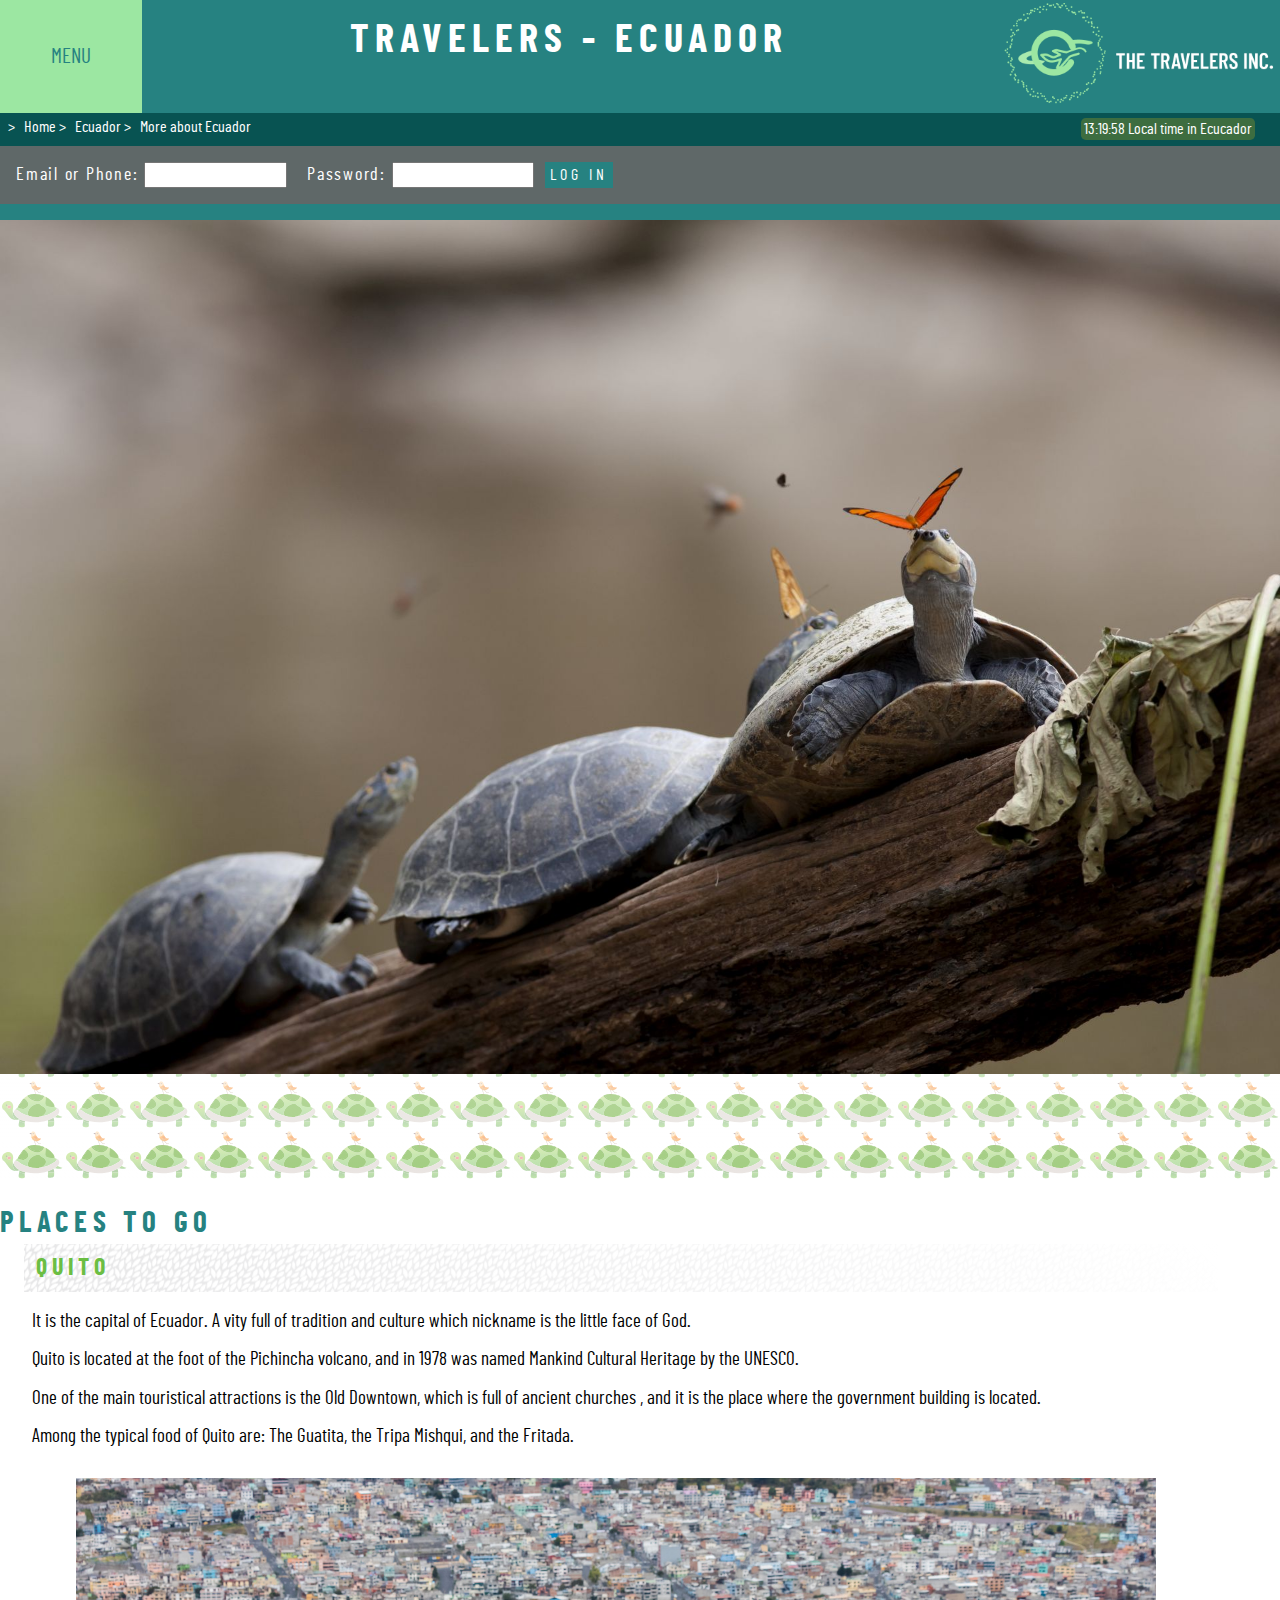
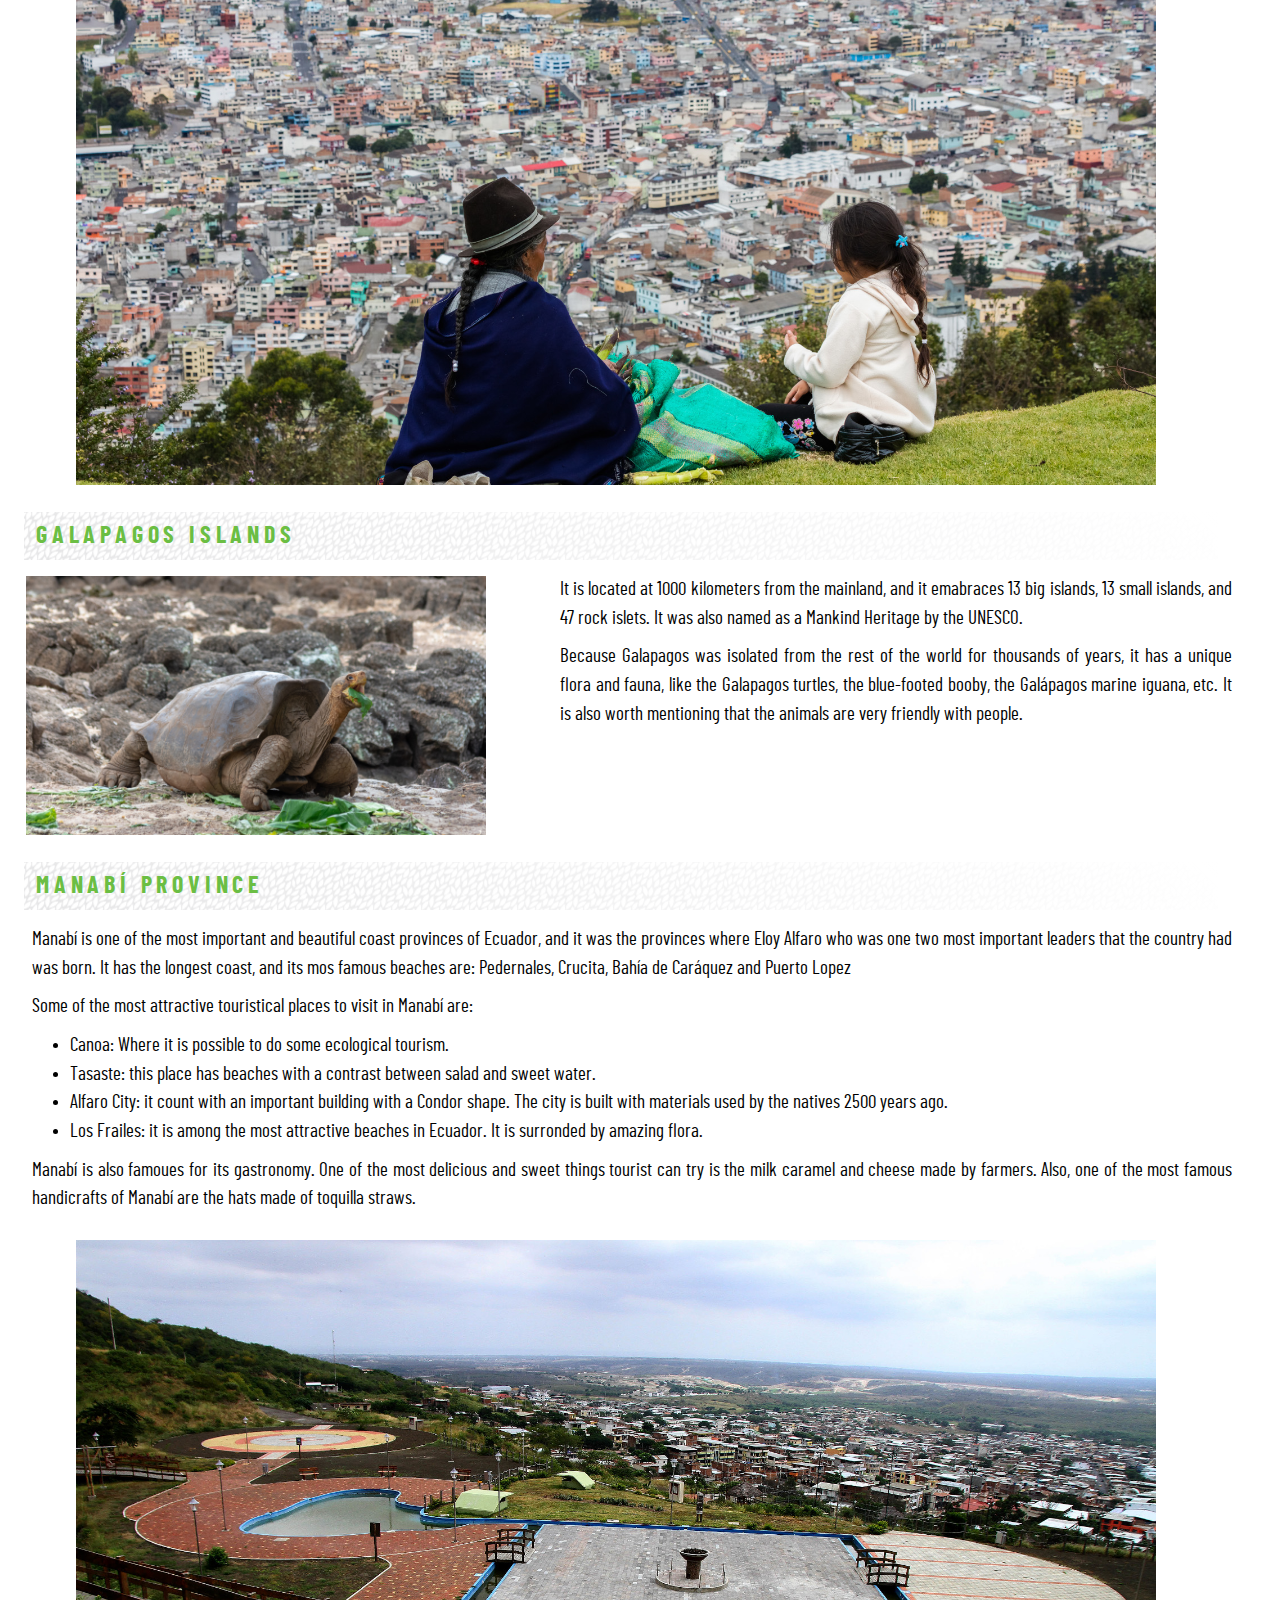
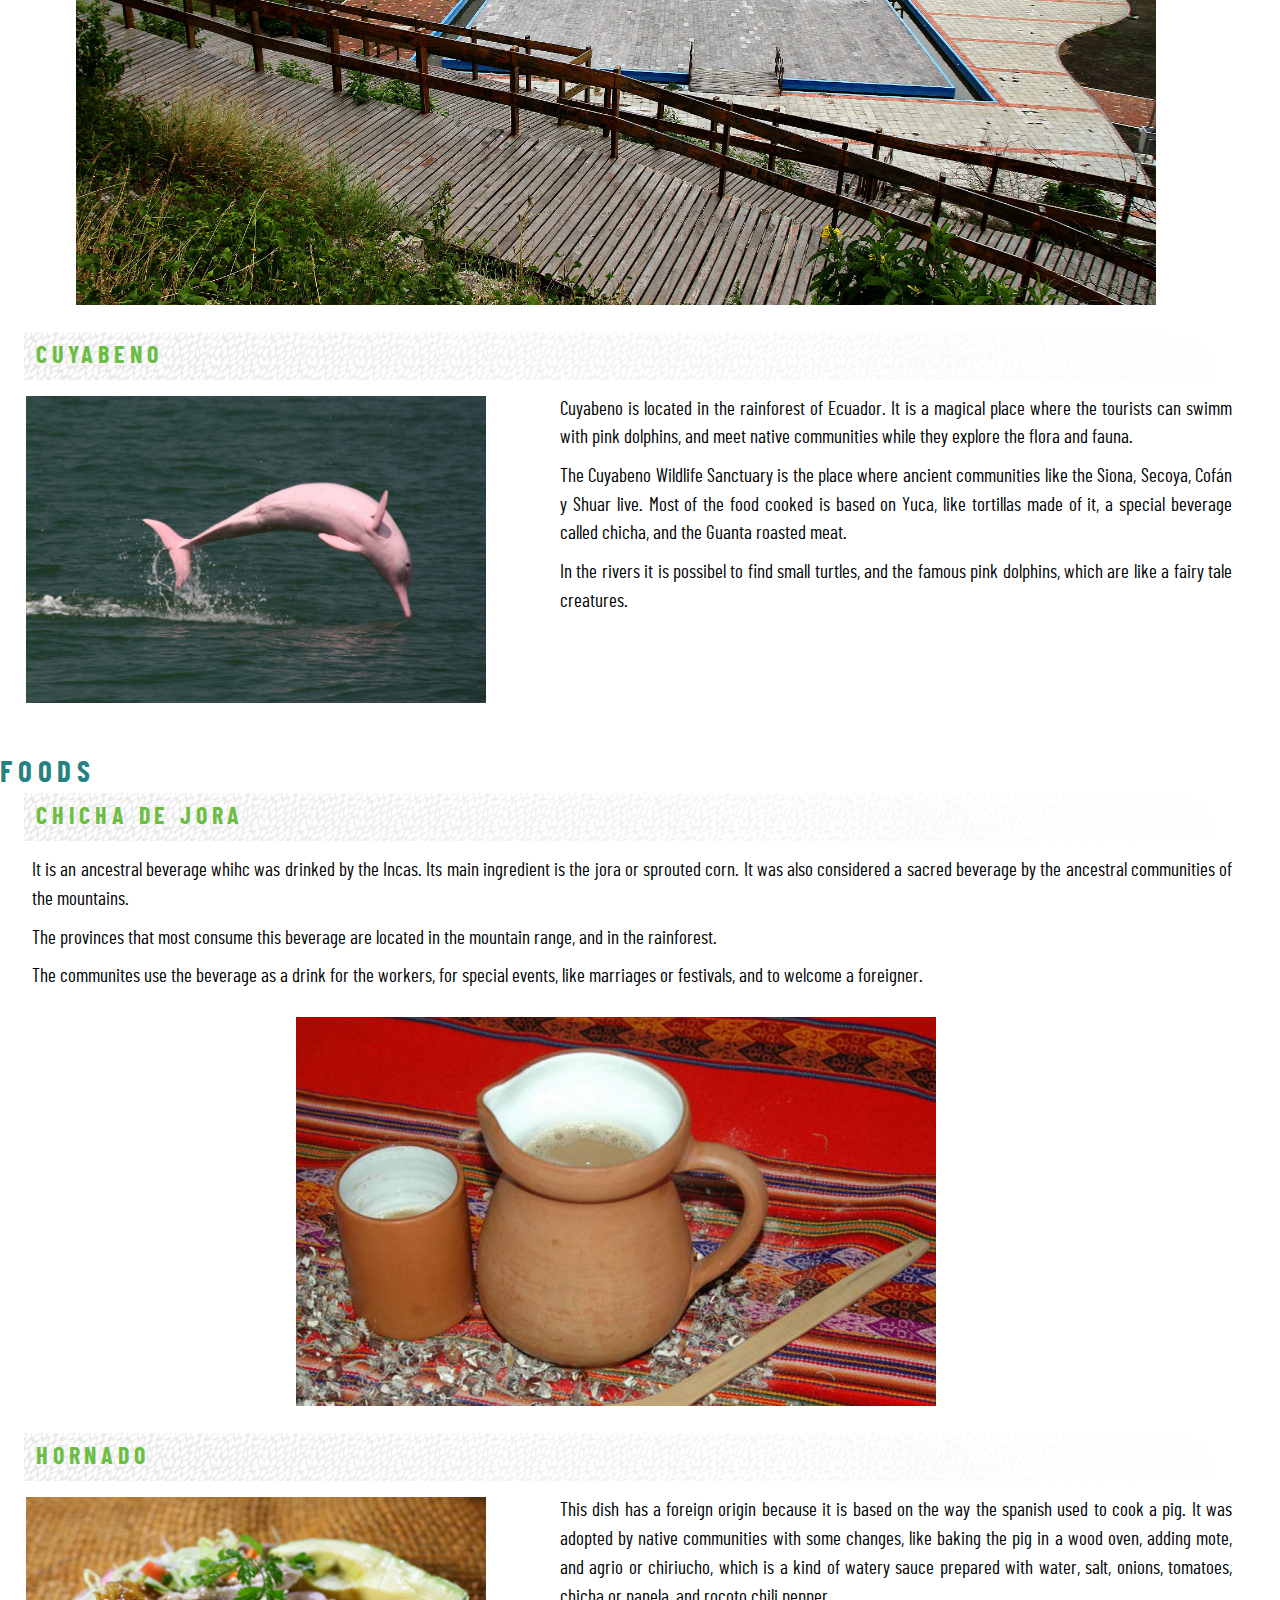
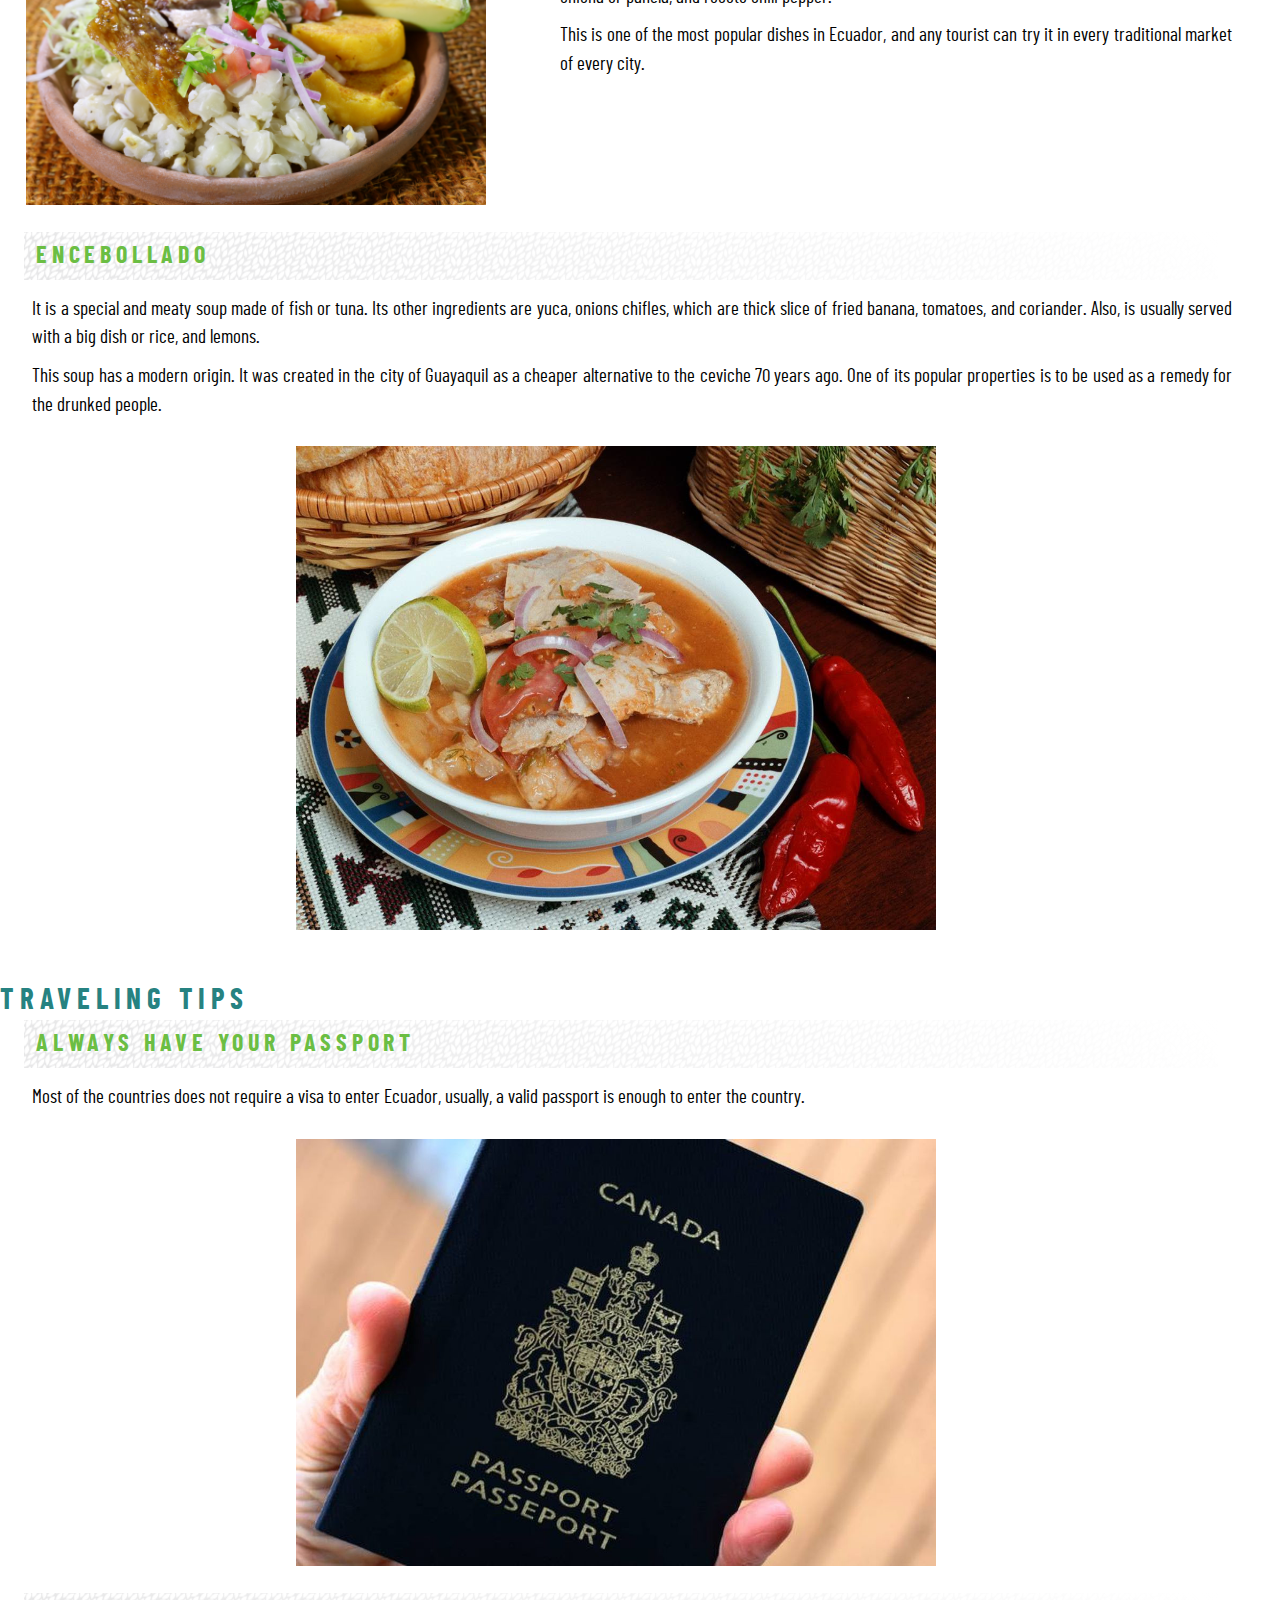
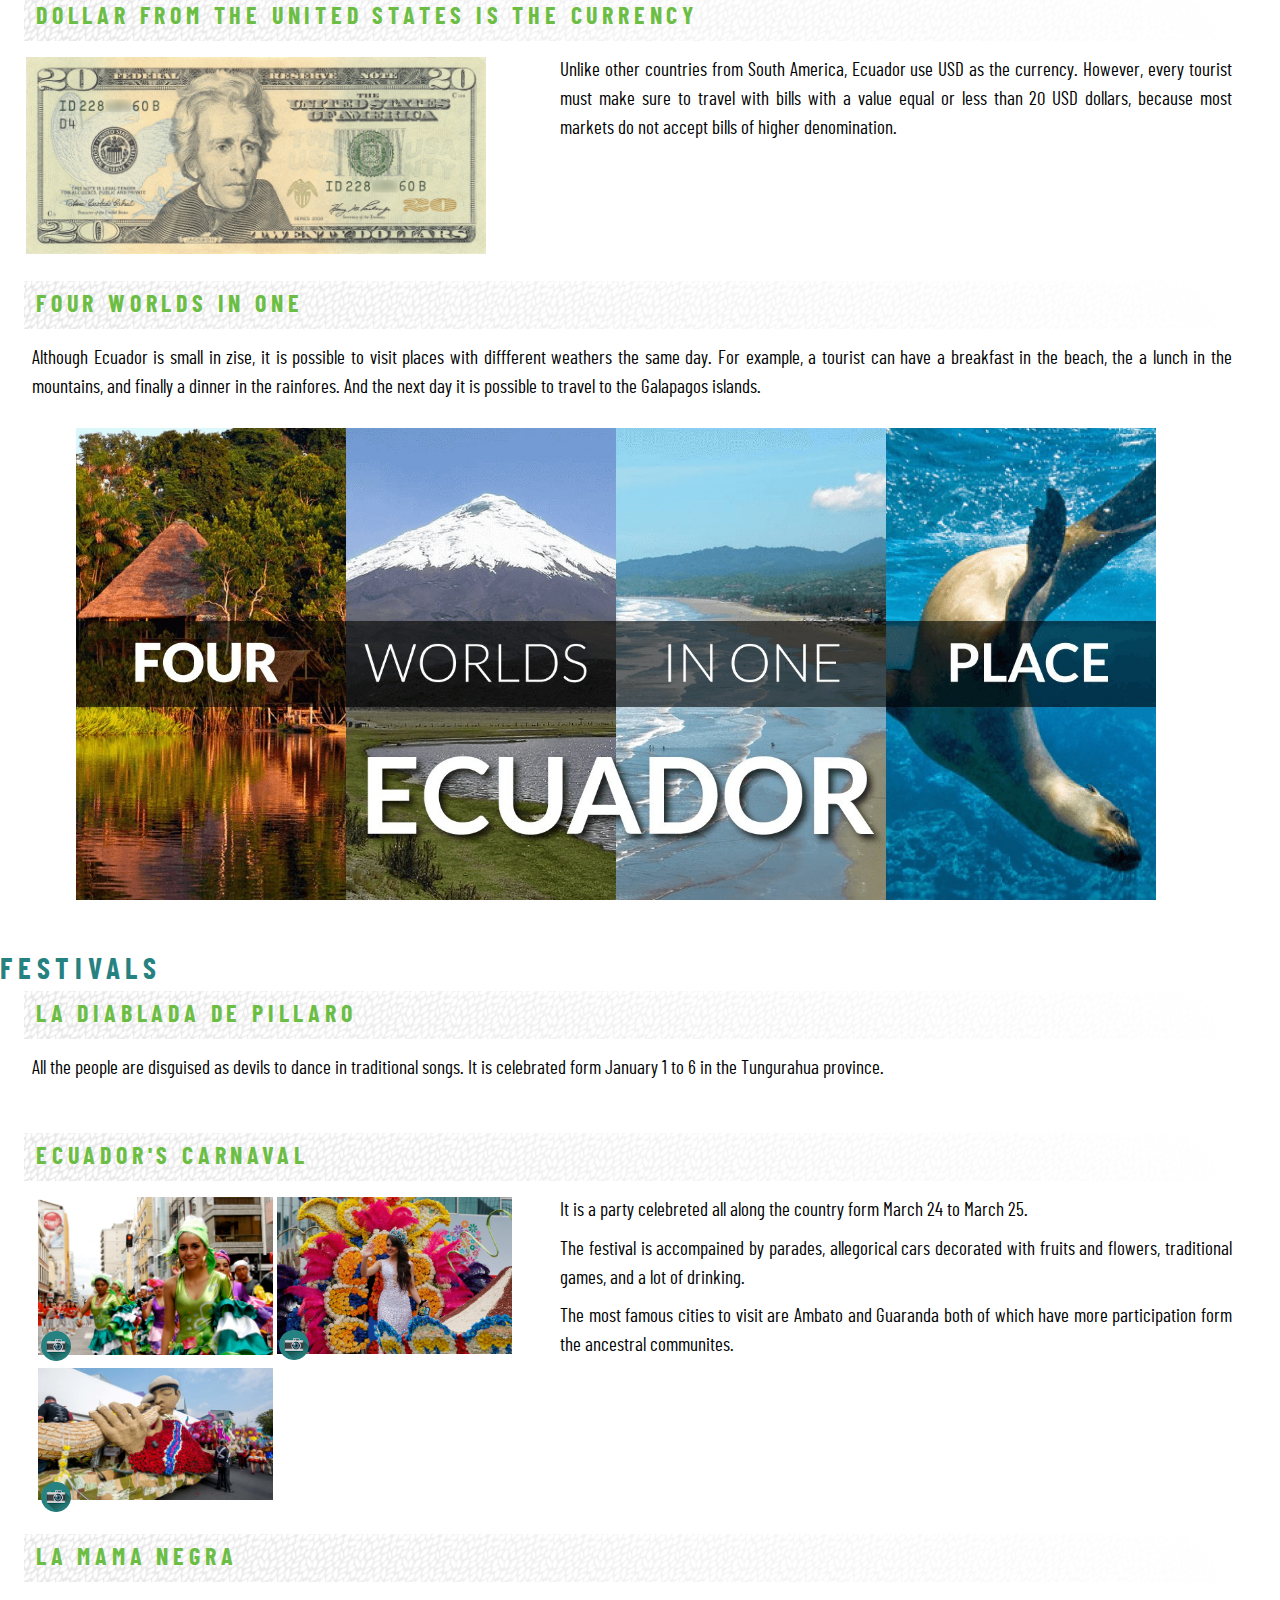
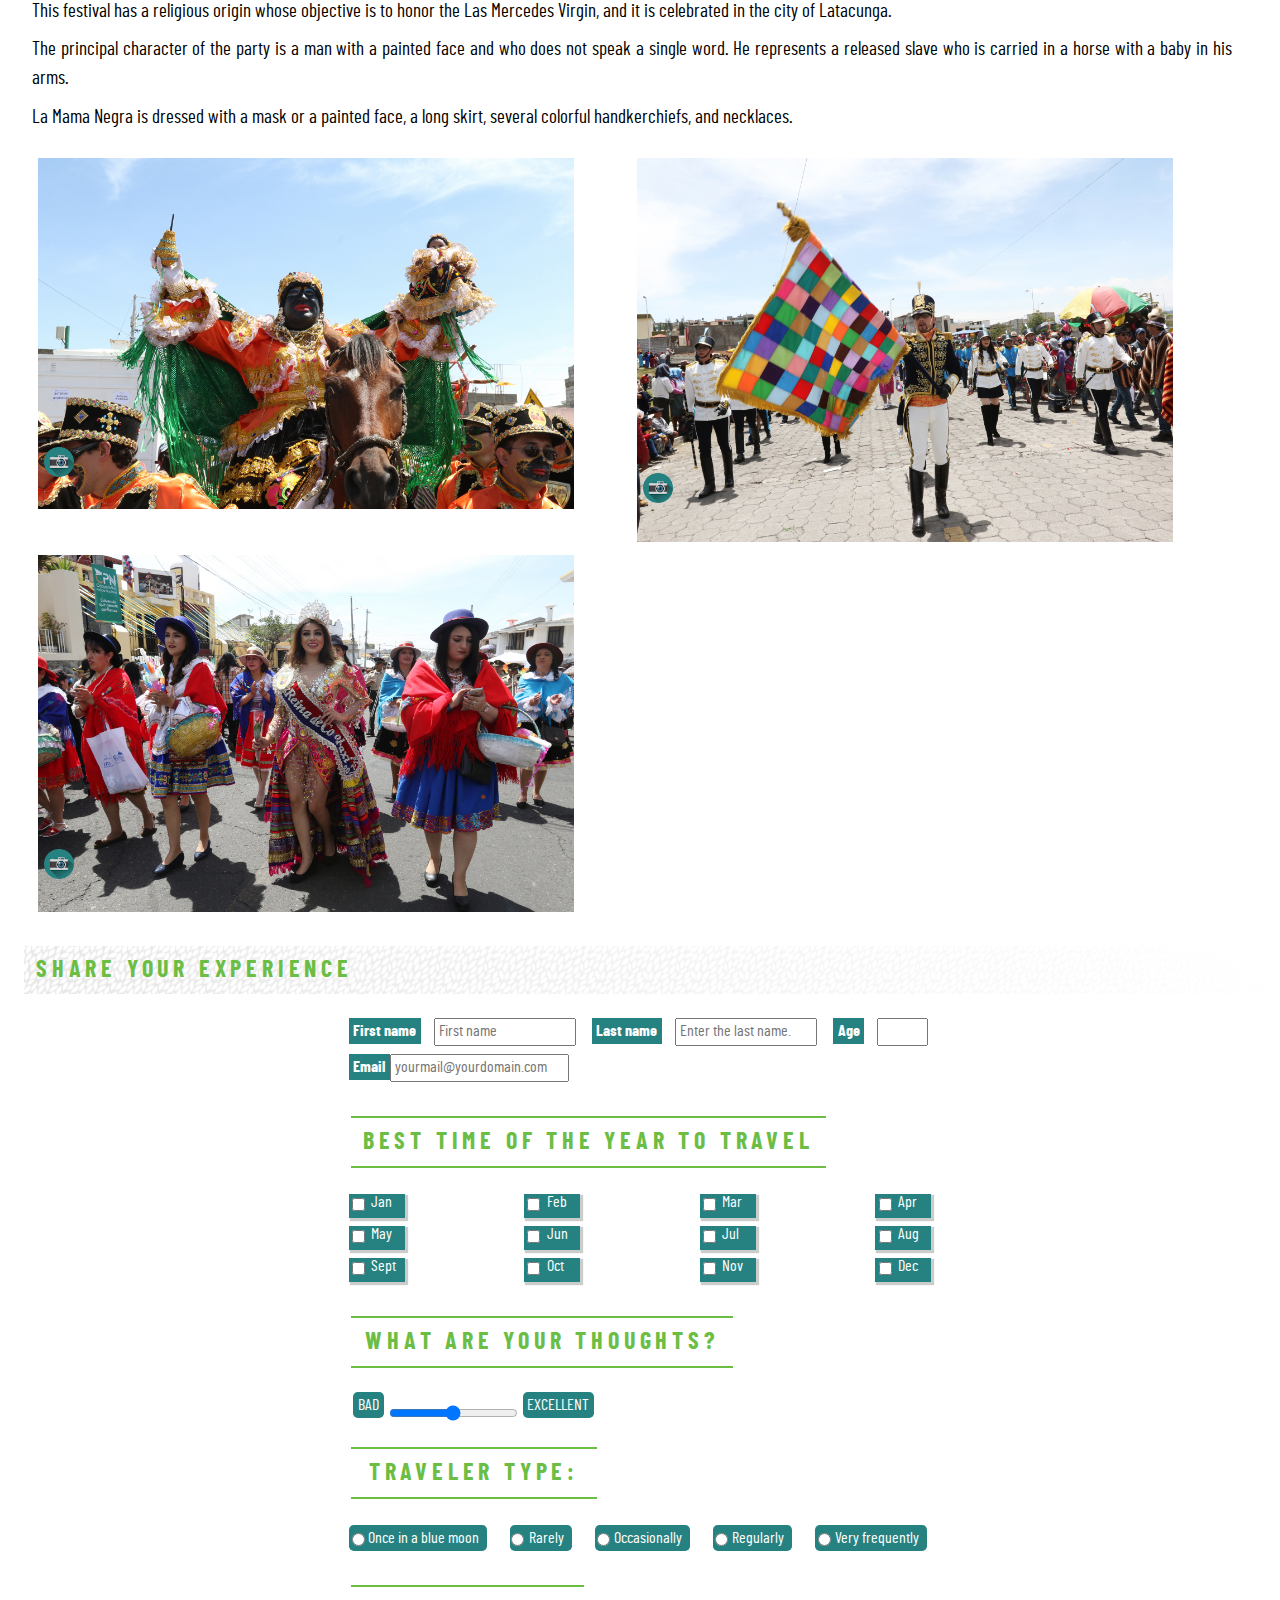
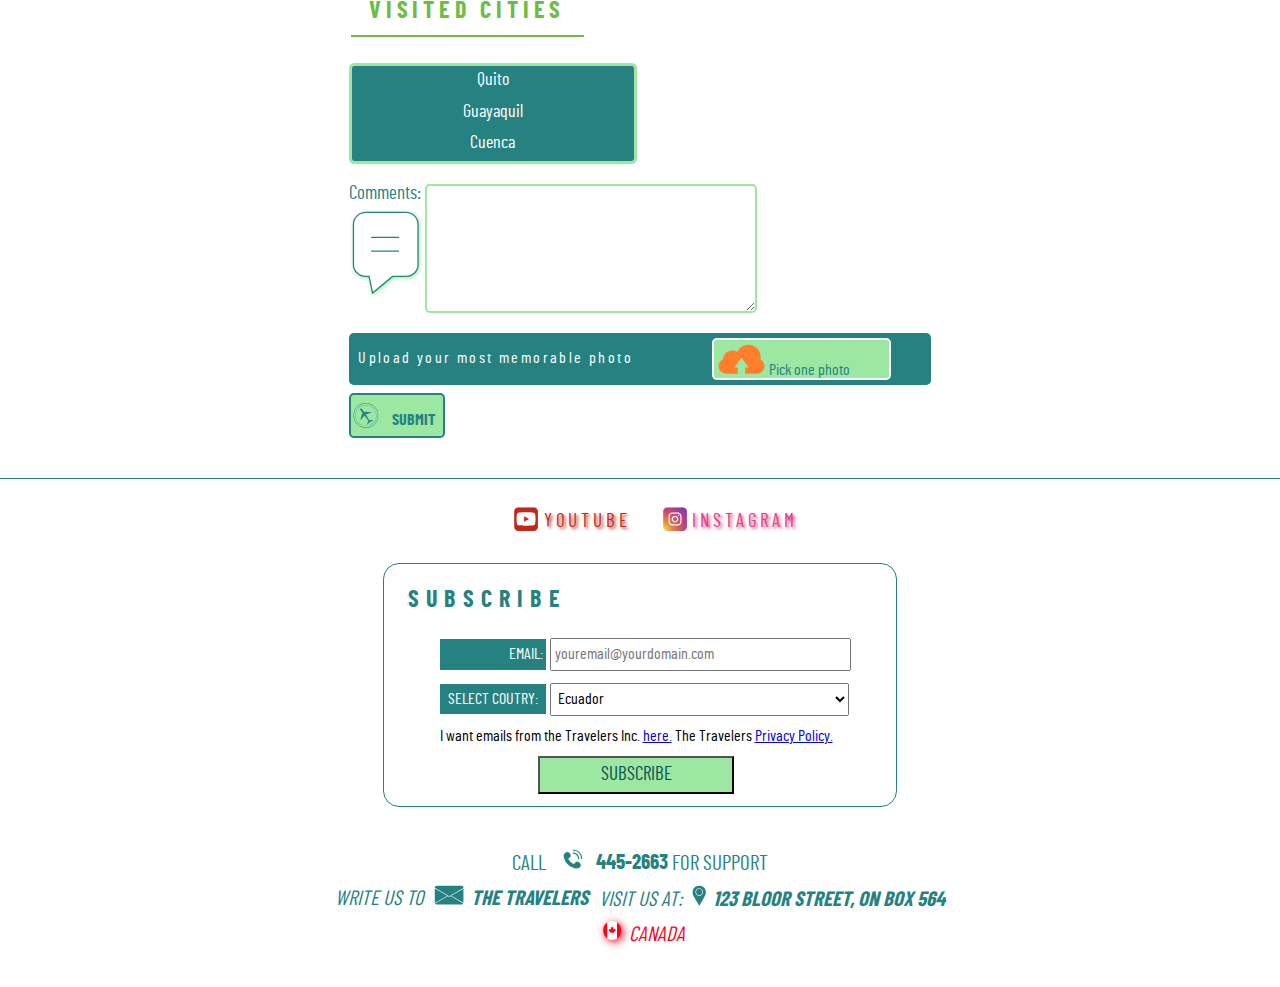
==== commit 2d658918: "master" ====
--- a/ecuador-details.html
+++ b/ecuador-details.html
@@ -12,6 +12,7 @@
 		<script src="js/modal-gallery.js"></script>
 		<script src="js/loginValidation.js"></script>
 		<script src="js/banner-slider.js"></script>
+		<script src="js/time.js"></script>
 		<script src="js/share-your-experience-validation.js"></script>
 
 	</head>
@@ -369,23 +370,23 @@
 						</tr>
 						<tr>
 						  <td>
-							<input type="radio" name="trav-type" id="ob" value="ob">
+							<input class="radio-experience" type="radio"name="trav-type" id="ob" value="ob">
 							<label for="ob">Once in a blue moon</label>
 						  </td>
 						  <td>
-							<input type="radio" name="trav-type" id="rar" value="rar">
+							<input class="radio-experience" type="radio"name="trav-type" id="rar" value="rar">
 							<label for="rar">Rarely</label>
 						  </td>
 						  <td>
-							<input type="radio" name="trav-type" id="occ" value="occ">
+							<input class="radio-experience" type="radio"name="trav-type" id="occ" value="occ">
 							<label for="occ">Occasionally</label> 
 						  </td>
 						  <td>
-							<input type="radio" name="trav-type" id="reg" value="reg">
+							<input class="radio-experience" type="radio"name="trav-type" id="reg" value="reg">
 							<label for="reg">Regularly</label>
 						  </td>
 						  <td colspan="2">
-							<input type="radio" name="trav-type" id="vf" value="vf">
+							<input class="radio-experience" type="radio"name="trav-type" id="vf" value="vf">
 							<label for="vf">Very frequently</label>
 						  </td>
 						</tr>
@@ -410,7 +411,7 @@
 							  <label for="comm">Comments: </label>
 						  </td>
 						  <td colspan="5">
-							<textarea name="comm" placeholder="Enter your comments here." rows="3" cols="50">
+							<textarea class="comments-area" name="comm" placeholder="Enter your comments here." rows="3" cols="50">
 							</textarea>
 						  </td>
 						</tr>
@@ -418,12 +419,12 @@
 						  <td colspan="6">
 							<label for="upFile">Upload your most memorable photo</label>
 			
-							<input type="file" name="upFile">
+							<input id="upload-photo" type="file" name="upFile">
 						  </td>
 						</tr>
 						<tr>
 						  <td colspan="6">
-							<button type="submit">
+							<button id="submit-experience" type="button">
 								<img src="images/icon-plane.svg">
 							</button>
 						  </td>
--- a/css/main.css
+++ b/css/main.css
@@ -759,7 +759,7 @@
 /*END styles for javascript*/
 
 /*BEGIN styles validate form #share-your-experience*/
-.error-box, .error-box-months{
+.error-box, .error-box-months, .error-box-traveler, .error-box-cities, .error-box-comments, .error-box-upload, .error-box-form, .success-box-form{
     padding: 0.6em 0.8em 0.6em 0.6em;
     margin-top: 1em;
     border: 2px solid red;
@@ -767,12 +767,35 @@
     color: #fff;
 }
 
-.error-box-months{
+.success-box-form {
+    border: 2px solid#9CE7A2;
+    background-color: #268281;
+}
+
+.error-box-months, .error-box-traveler, .error-box-cities, .error-box-comments, .error-box-upload, .error-box-form, .success-box-form{
     position: absolute;
     left: 0;
     top: 1.5em;
 }
 
+.error-box-form, .success-box-form {
+    top: -1em;
+    left: 7em;
+}
+
+.error-box-upload {
+    left: 1em;
+    background-color: #fff;
+}
+
+.error-box-cities{
+    top: 5.5em;
+}
+
+.error-box-comments {
+    top: 8em;
+}
+
 .error {
     display: block;
     width: 100%;
@@ -792,7 +815,28 @@
     font-weight: 600;
 }
 
+.success {
+    background-color: #268281; 
+}
+
 .inputError {
     border: 2px solid red;
 }
-/*END styles validate form #share-your-experience*/+/*END styles validate form #share-your-experience*/
+
+/*BEGIN styles #country-clock*/
+#breadcrumbs {
+    position: relative;
+}
+
+#country-clock {
+    display: inline-block;
+    position: relative;
+    top: 0.15em;
+    left: 65%;
+    color: #fff;
+    background-color: #3d6d40;
+    padding: 0.2em;
+    border-radius: 0.3em;
+}
+/*END styles #country-clock*/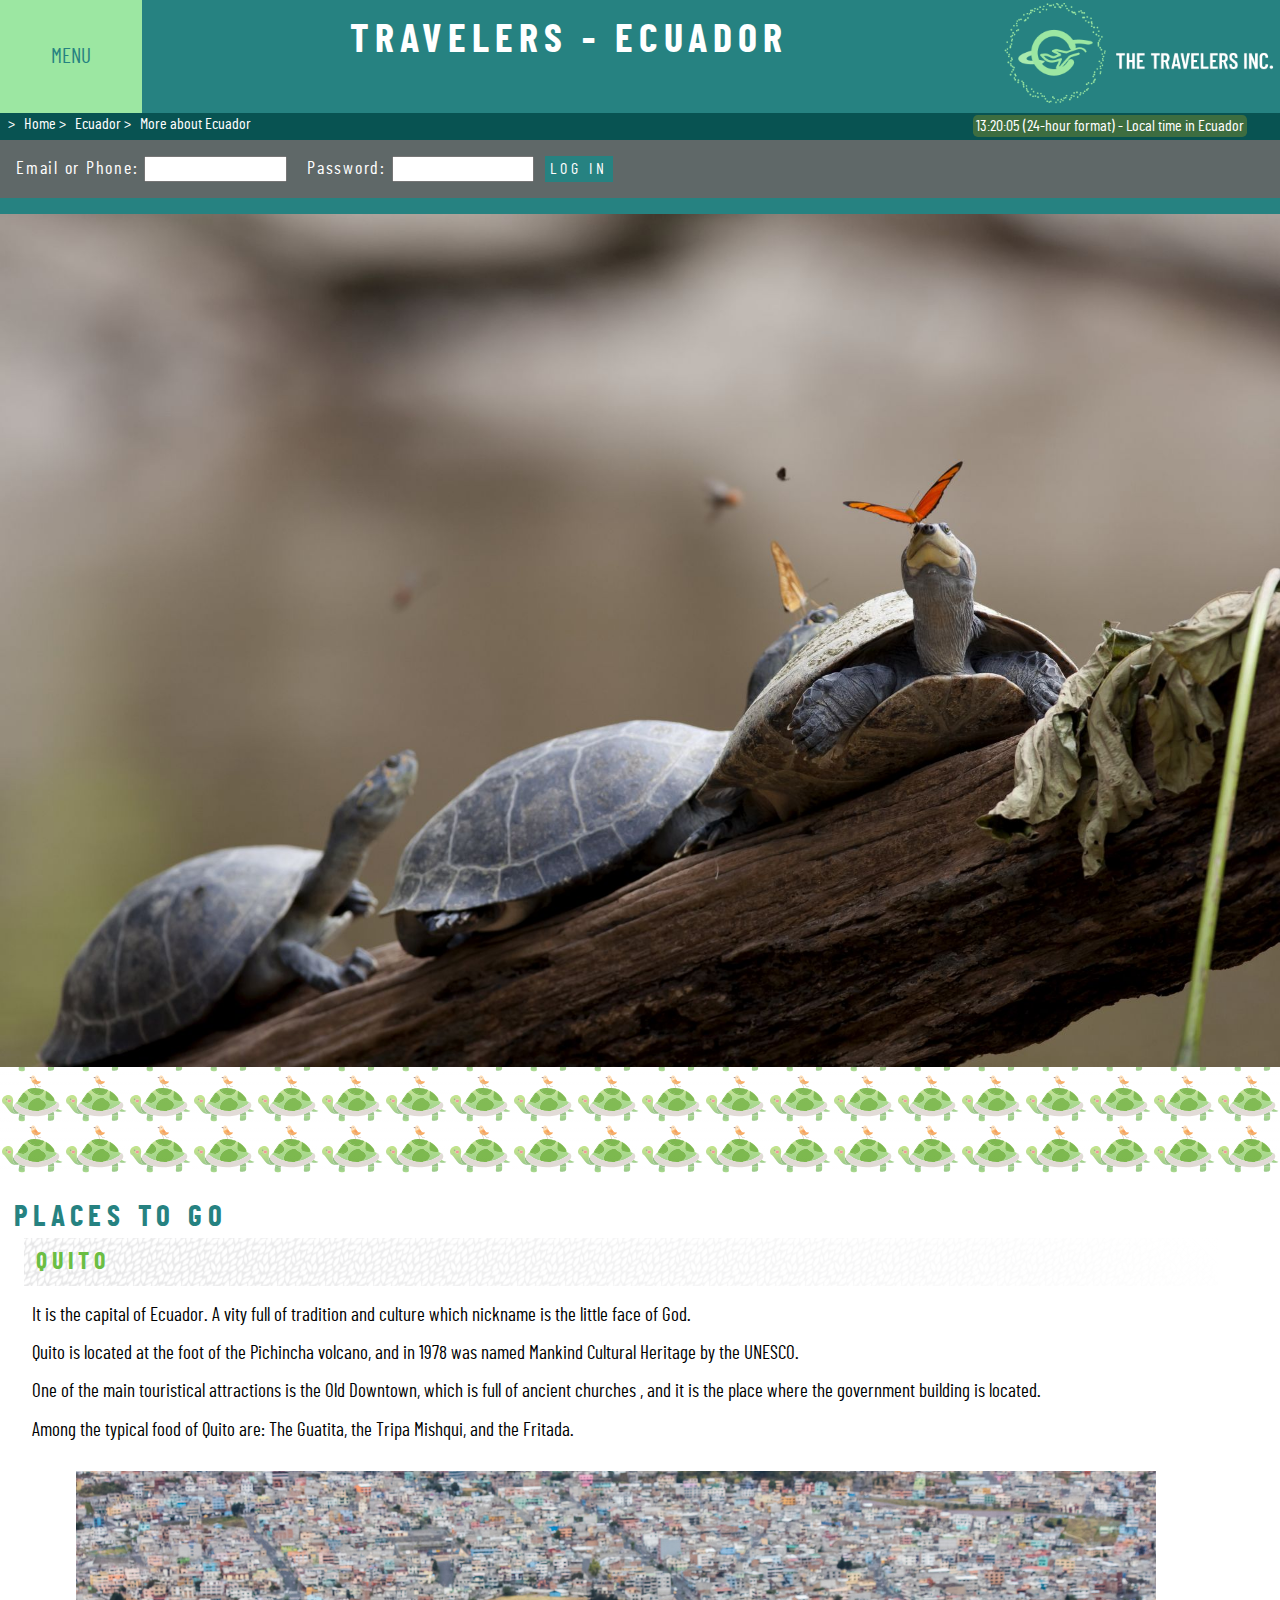
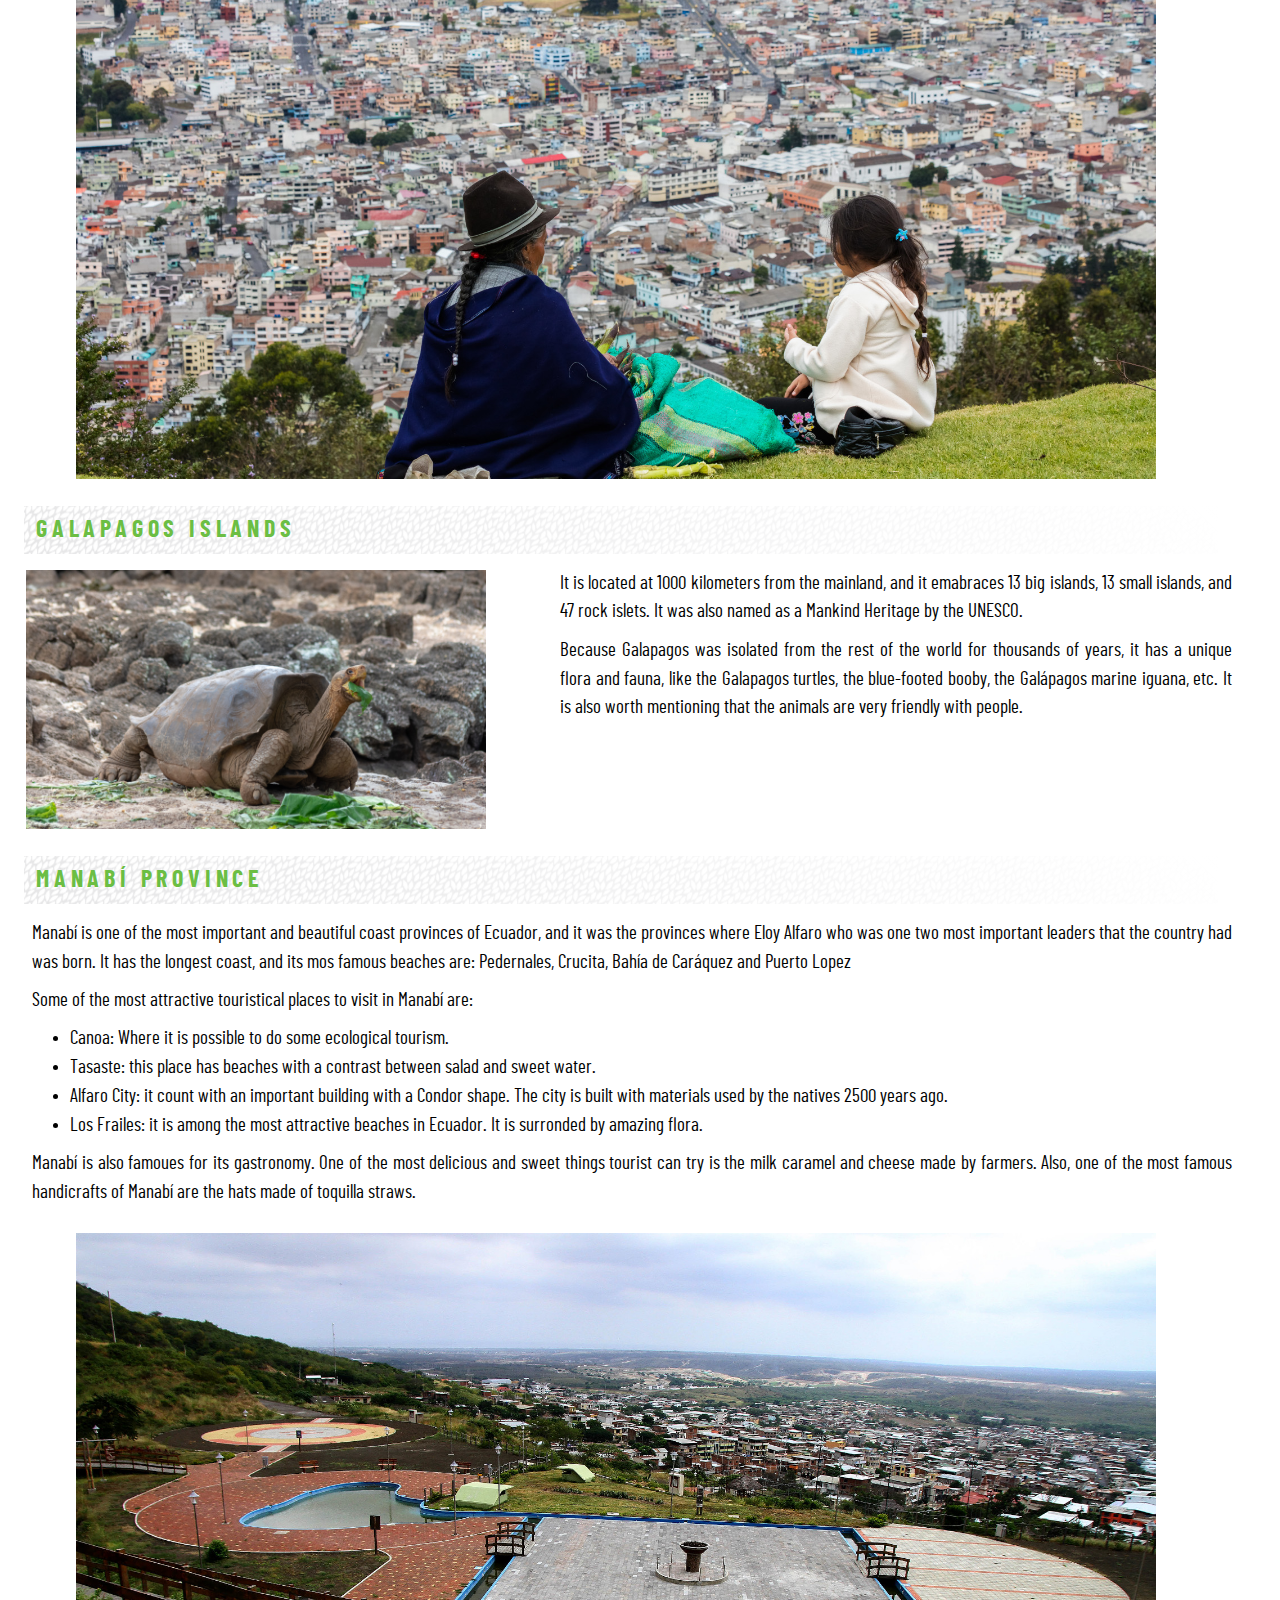
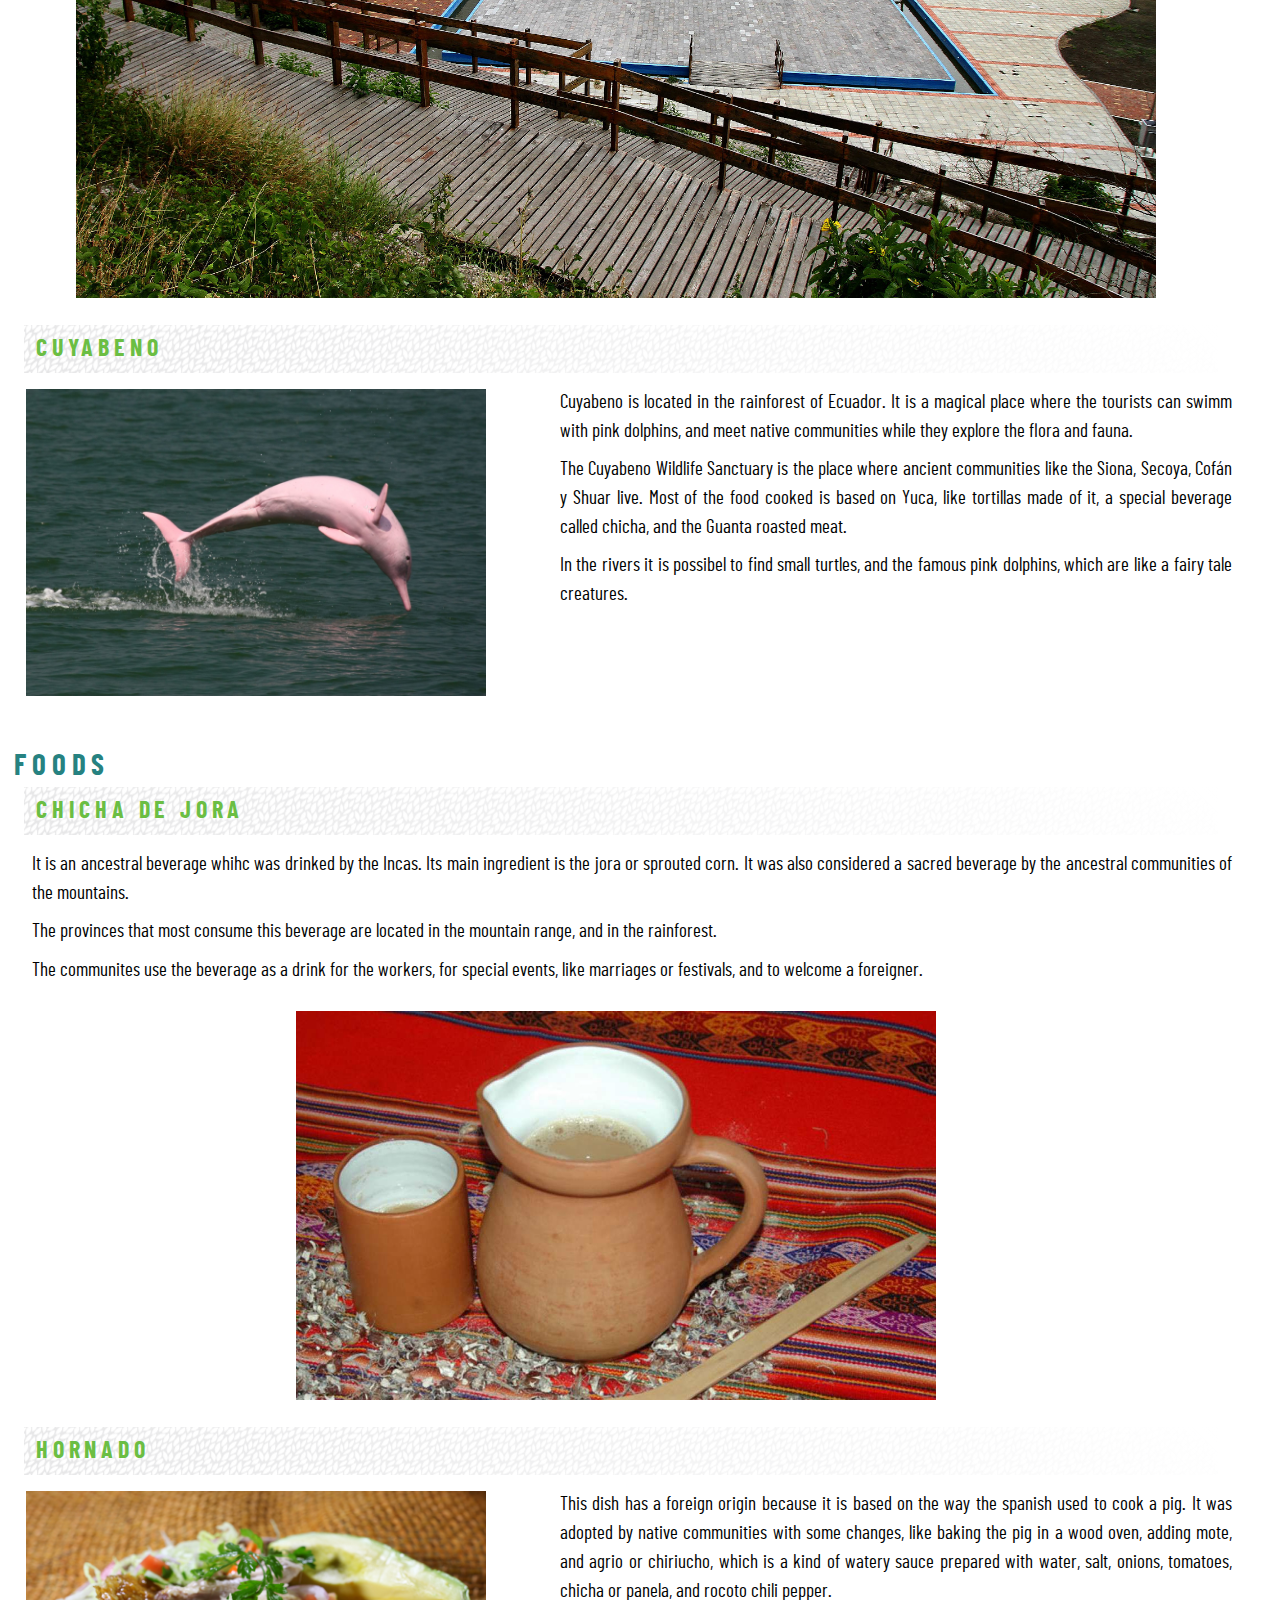
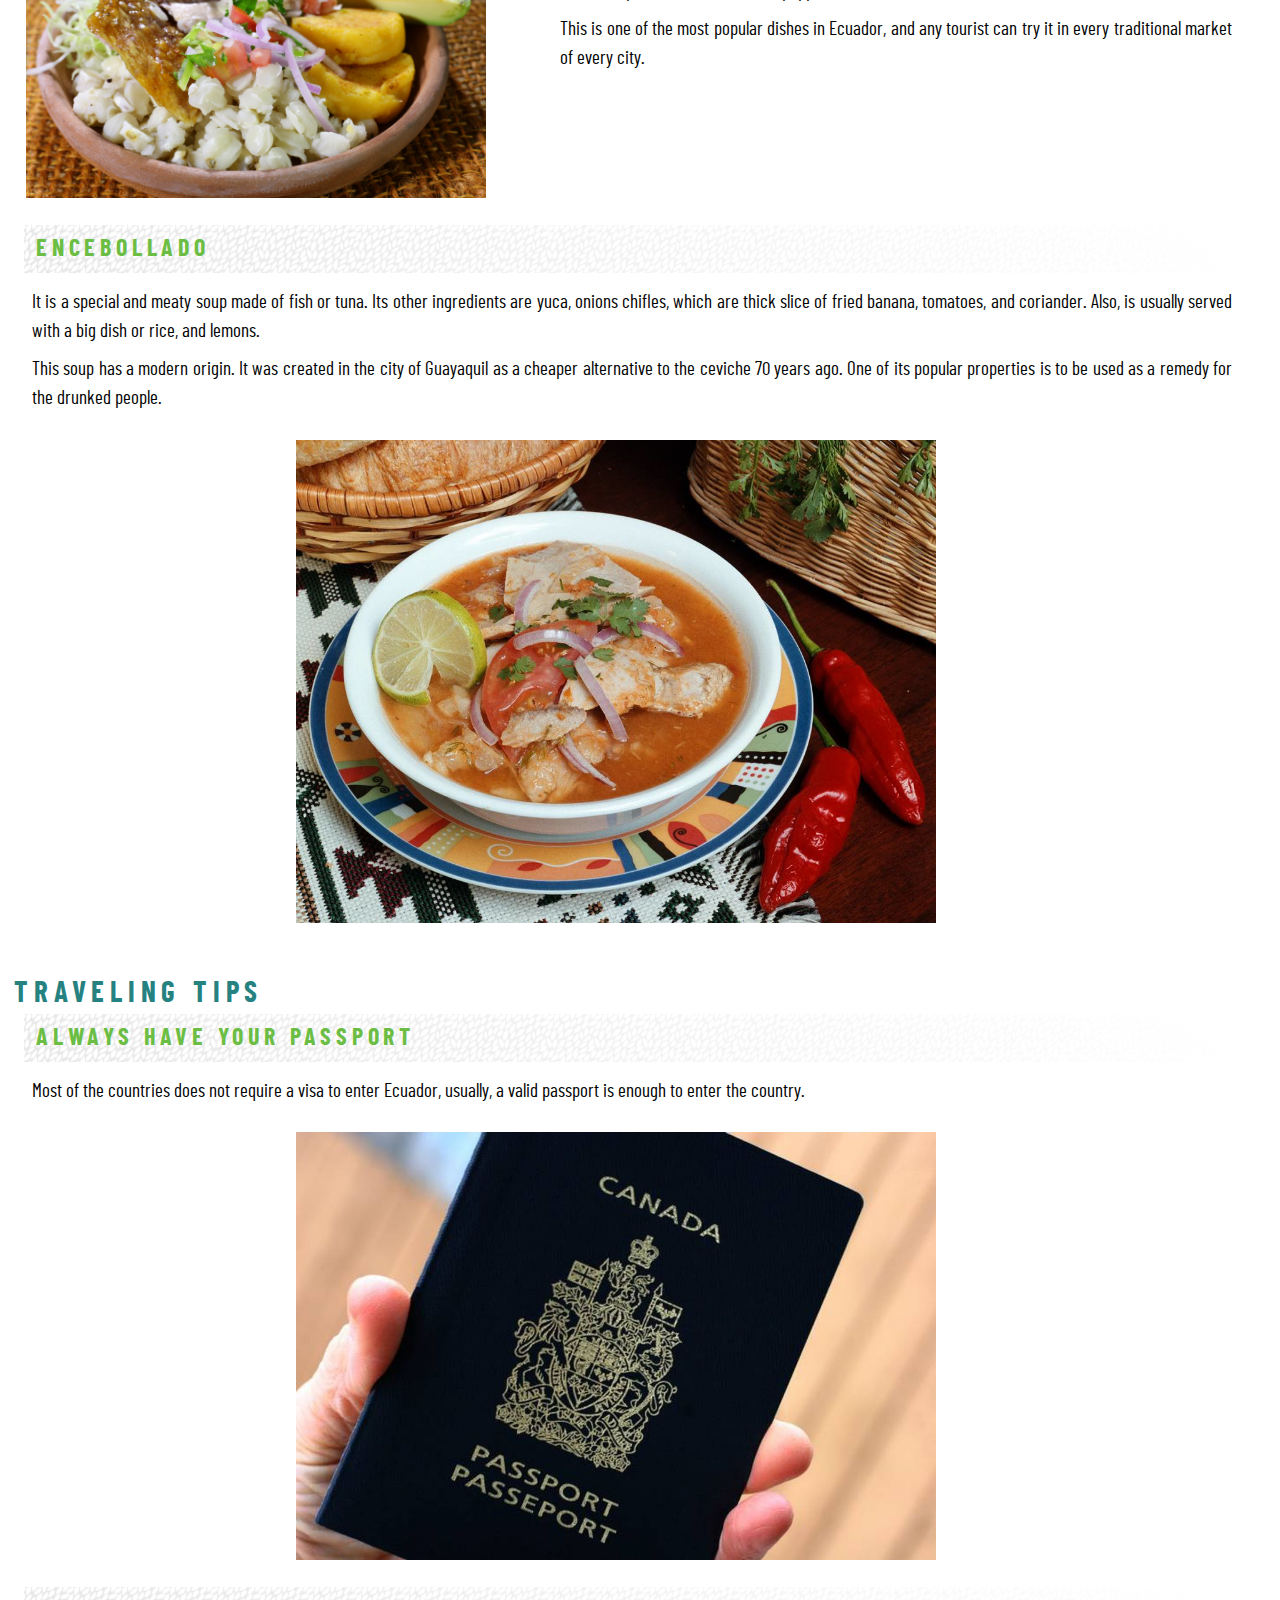
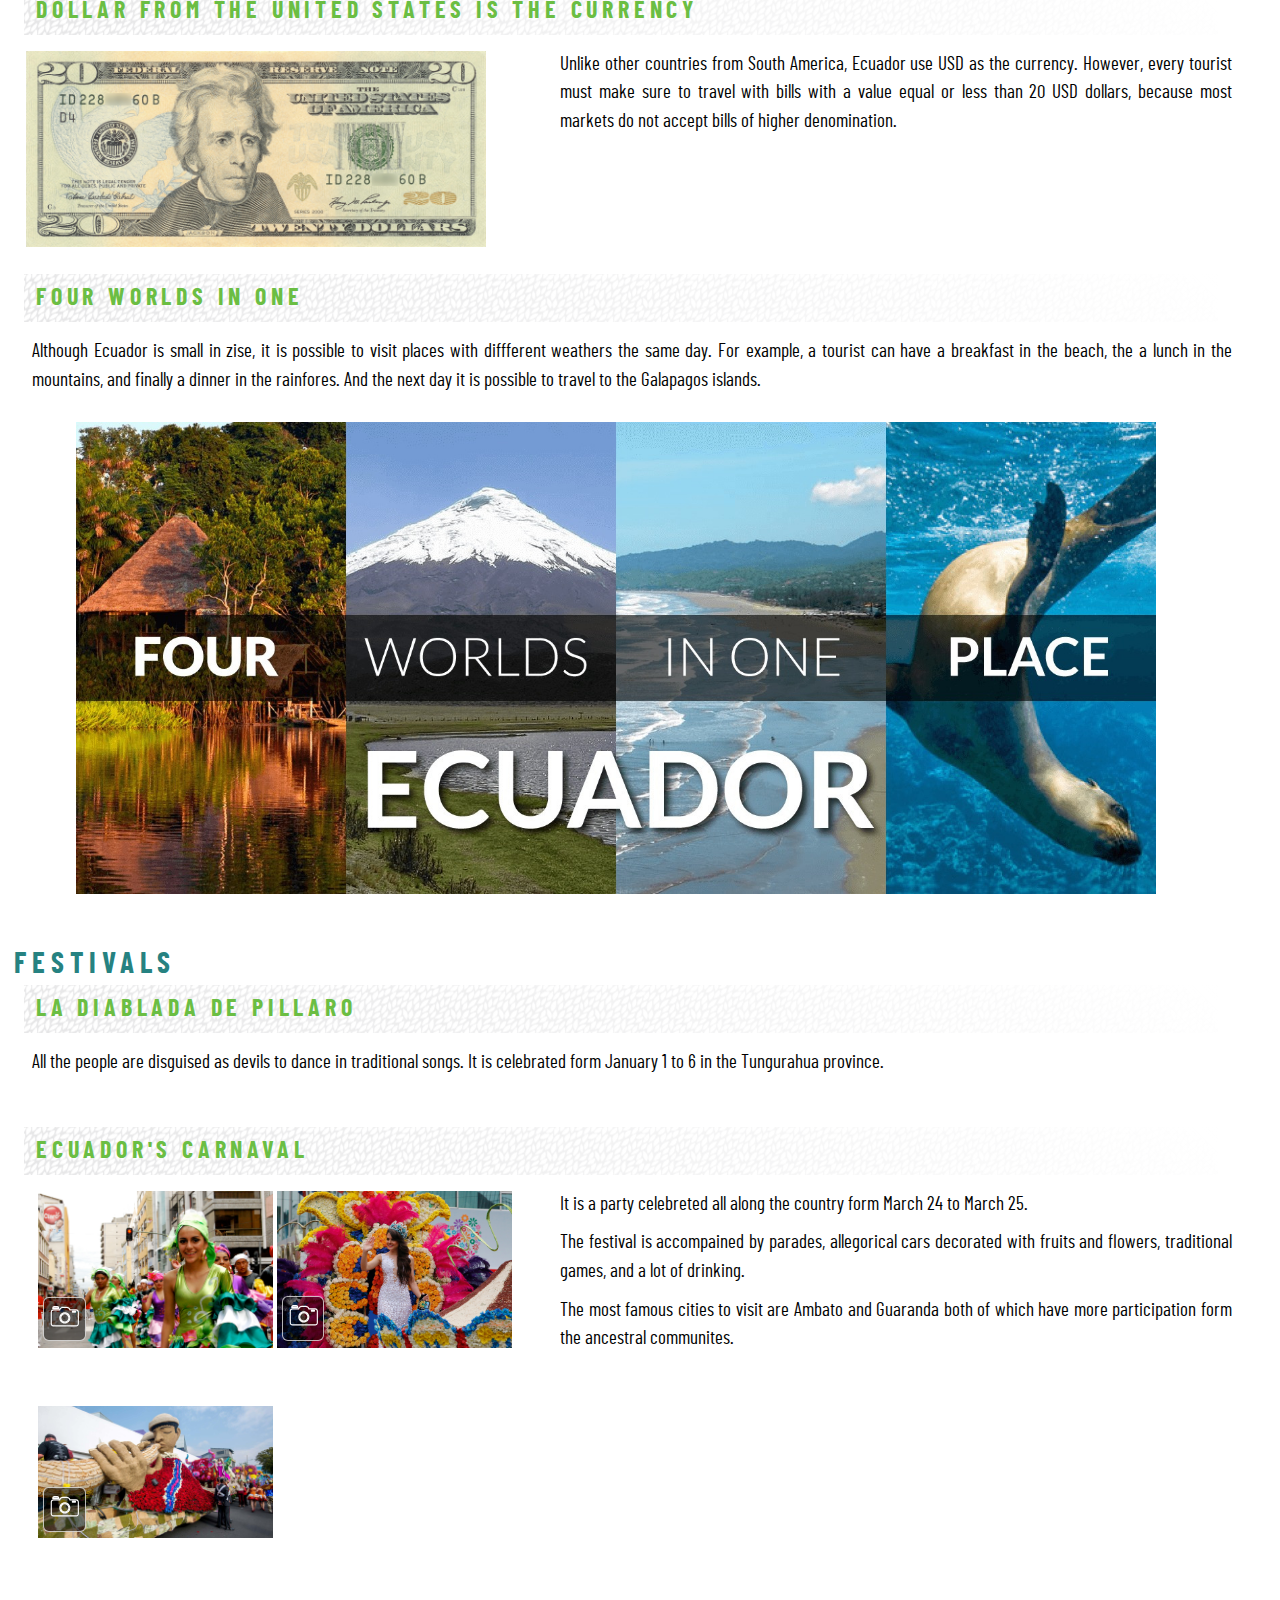
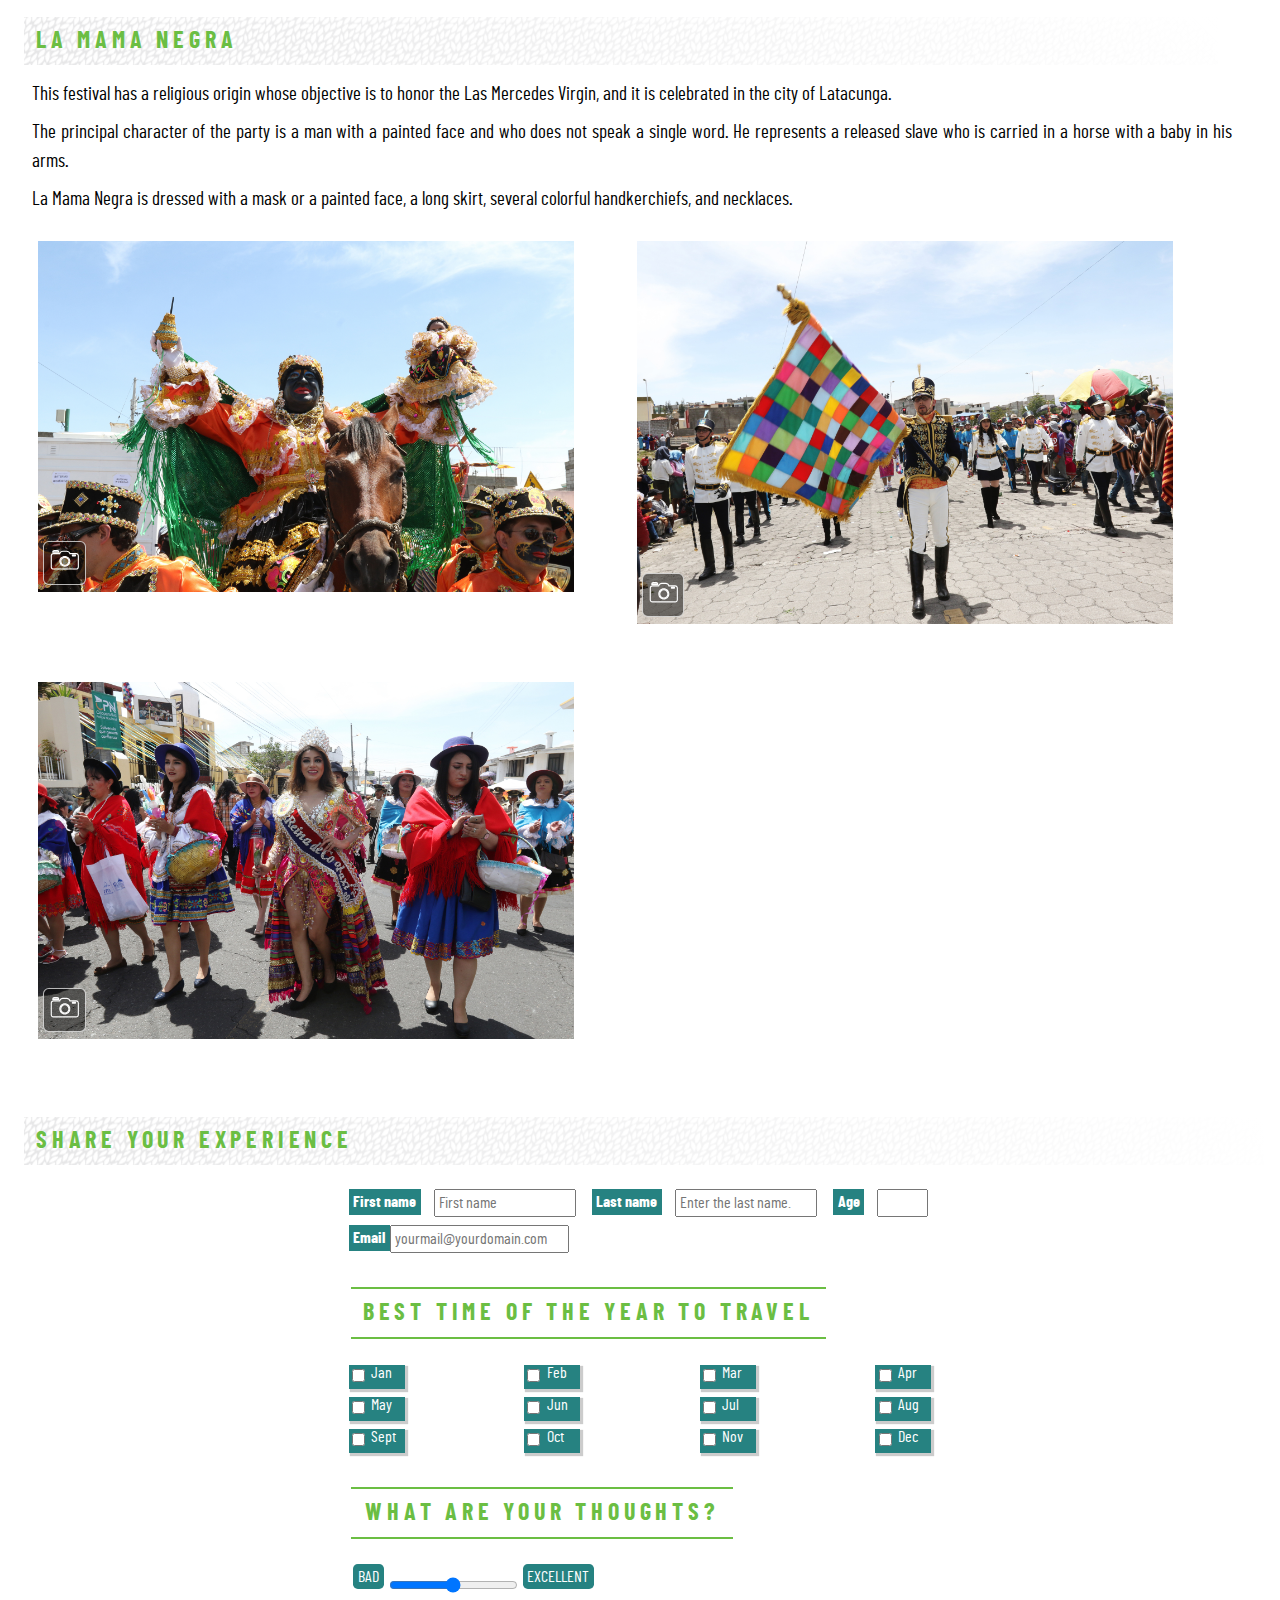
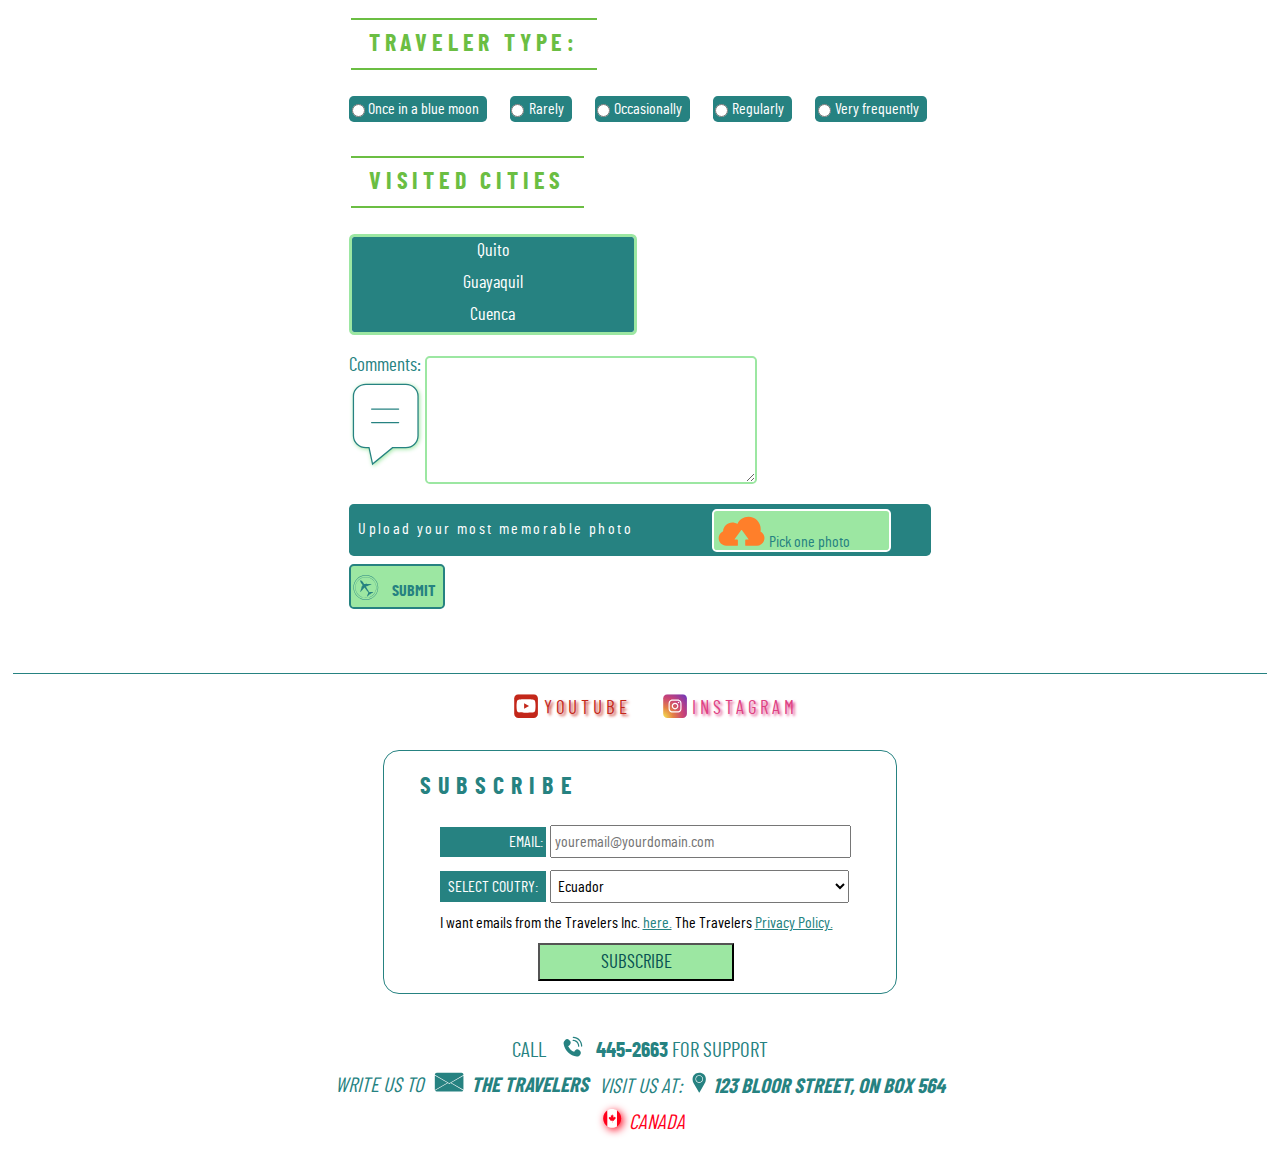
==== commit 8e806591: "added background css pattern for body, fixed some minor issues" ====
--- a/ecuador-details.html
+++ b/ecuador-details.html
@@ -8,9 +8,11 @@
 		<link rel="stylesheet" href="css/ecuador.css">
 		<link rel="stylesheet" href="css/details.css">
 		<script src="js/jquery-3.4.1.min.js"></script>
+		<script src="js/body.js"></script>
 		<script src="js/behavior-country.js"></script>
 		<script src="js/modal-gallery.js"></script>
 		<script src="js/loginValidation.js"></script>
+		<script src="js/subscription.js"></script>
 		<script src="js/banner-slider.js"></script>
 		<script src="js/time.js"></script>
 		<script src="js/share-your-experience-validation.js"></script>
--- a/css/main.css
+++ b/css/main.css
@@ -25,8 +25,20 @@
 body {
     max-width: 1330px;
     margin: 0 auto;
-    /*margin: top right bottom left*/
     overflow-x: hidden;
+    background-color: #fff;
+}
+
+a:link, a:visited, a:hover, a:active {
+    color: #268281;
+}
+
+a:hover {
+    text-decoration: none;
+}
+
+h2 {
+    margin-left: 0.5em;
 }
 
 header>h1 {
@@ -338,7 +350,15 @@
 footer {
     margin-top: 2em;
     padding-top: 1.5em;
+}
+
+footer:before {
+    display: block;
+    margin: 0 auto;
+    content: ' ';
+    width: 98%;
     border-top: 0.1em solid #268281;
+    margin-bottom: 1em;
 }
 
 
@@ -831,12 +851,62 @@
 
 #country-clock {
     display: inline-block;
-    position: relative;
+    position: absolute;
     top: 0.15em;
-    left: 65%;
+    left: 76%;
     color: #fff;
     background-color: #3d6d40;
     padding: 0.2em;
     border-radius: 0.3em;
 }
-/*END styles #country-clock*/+/*END styles #country-clock*/
+
+/*BEGIN list gallery camera icon*/
+.list-gallery>li>a:after {
+    content: url('../images/icon-gallery.svg');
+    position: relative;
+    display: block;
+    font-size: 1em !important;
+    width: 1.5em;
+    top: -61px;
+    left: 5px;
+    background-color: rgba(0, 0, 0, 0.5);
+    padding: 0.2em 0.3em 0em 0.3em;
+    border-radius: 0.3em;
+    border: 0.1em solid rgba(255, 255, 255, 0.7);
+}
+/*END list gallery camera icon*/
+
+/*BEGIN background page*/
+#bg-body {
+    position: absolute;
+    width: 1330px;
+    background-color:#fff;
+    top: 0;
+    z-index: -1;
+}
+
+#bg-page {
+    position: absolute;
+    width: 100%;
+    background-color:silver;
+    background-image:
+    radial-gradient(circle at 100% 150%, silver 24%, white 24%, white 28%, silver 28%, silver 36%, white 36%, white 40%, transparent 40%, transparent),
+    radial-gradient(circle at 0    150%, silver 24%, white 24%, white 28%, silver 28%, silver 36%, white 36%, white 40%, transparent 40%, transparent),
+    radial-gradient(circle at 50%  100%, white 10%, silver 10%, silver 23%, white 23%, white 30%, silver 30%, silver 43%, white 43%, white 50%, silver 50%, silver 63%, white 63%, white 71%, transparent 71%, transparent),
+    radial-gradient(circle at 100% 50%, white 5%, silver 5%, silver 15%, white 15%, white 20%, silver 20%, silver 29%, white 29%, white 34%, silver 34%, silver 44%, white 44%, white 49%, transparent 49%, transparent),
+    radial-gradient(circle at 0    50%, white 5%, silver 5%, silver 15%, white 15%, white 20%, silver 20%, silver 29%, white 29%, white 34%, silver 34%, silver 44%, white 44%, white 49%, transparent 49%, transparent);
+    background-size: 100px 50px;
+    top: 0;
+    left: 0;
+    z-index: -2;
+}
+/*END backgorund page*/
+
+/*BEGIN login validation*/
+#login_email_error, #login_password_error {
+    background-color: #fff;
+    padding: 0.3em;
+    border-radius: 0.3em;
+}
+/*END login validation*/--- a/css/details.css
+++ b/css/details.css
@@ -48,13 +48,6 @@
 .list-gallery > li > a{
   position: relative;
   display: block;
-}
-
-.list-gallery > li > a:after{
-  content: url('../images/camera-icon.png');
-  position: absolute;
-  top: 80%;
-  left: 1%;
 }
 
 .list-gallery > li img:hover{
@@ -418,9 +411,10 @@
 
 /*BEGIN Styles for banner-slider*/
 #banner-slider{
-  background-image:   linear-gradient(rgba(255,255,255,0.5), rgba(255,255,255,1), rgba(255,255,255,0.5)),
+  background-image:    linear-gradient(rgba(255,255,255,1), rgba(255,255,255,0.5), rgba(255,255,255,0.3)),
                       url(../images/background-turtle.svg);
   background-size: 5%;
+  background-position: bottom left;
   background-repeat: space;
 }
 /*END Styles for banner-slider*/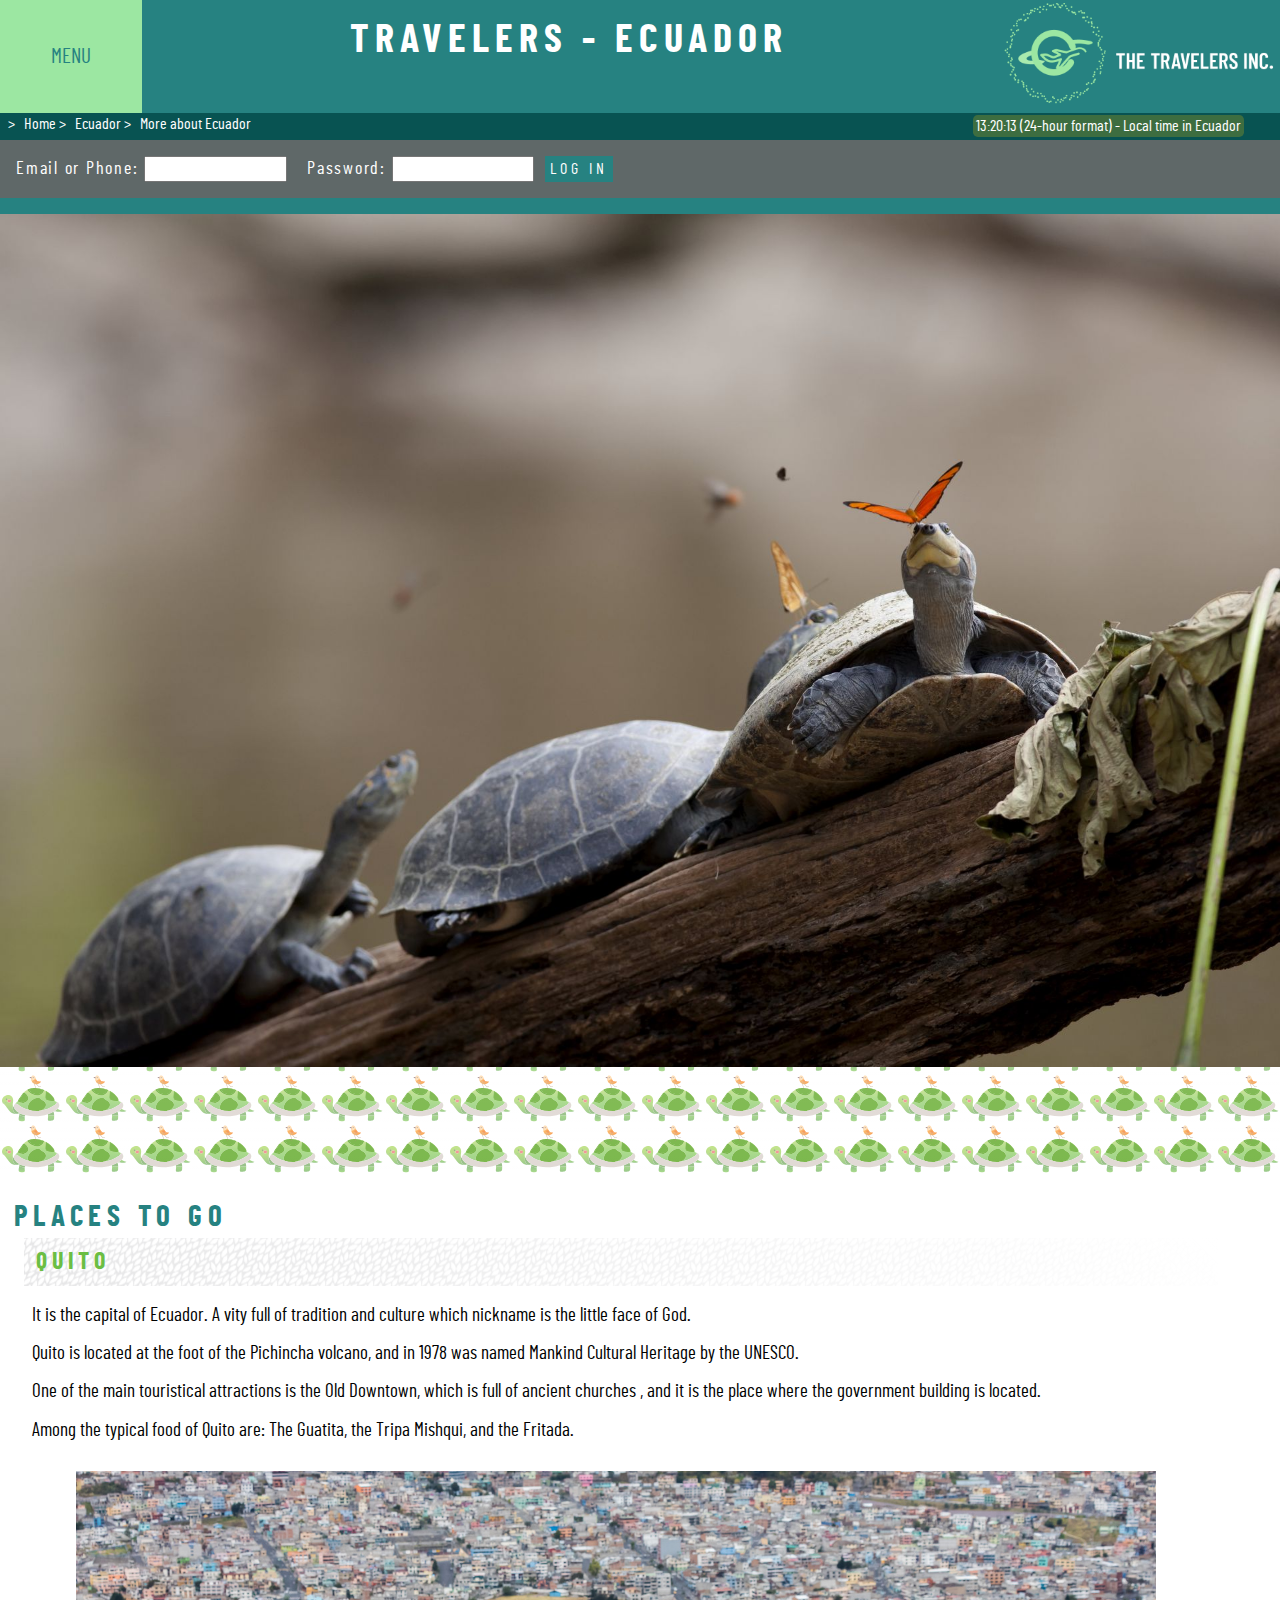
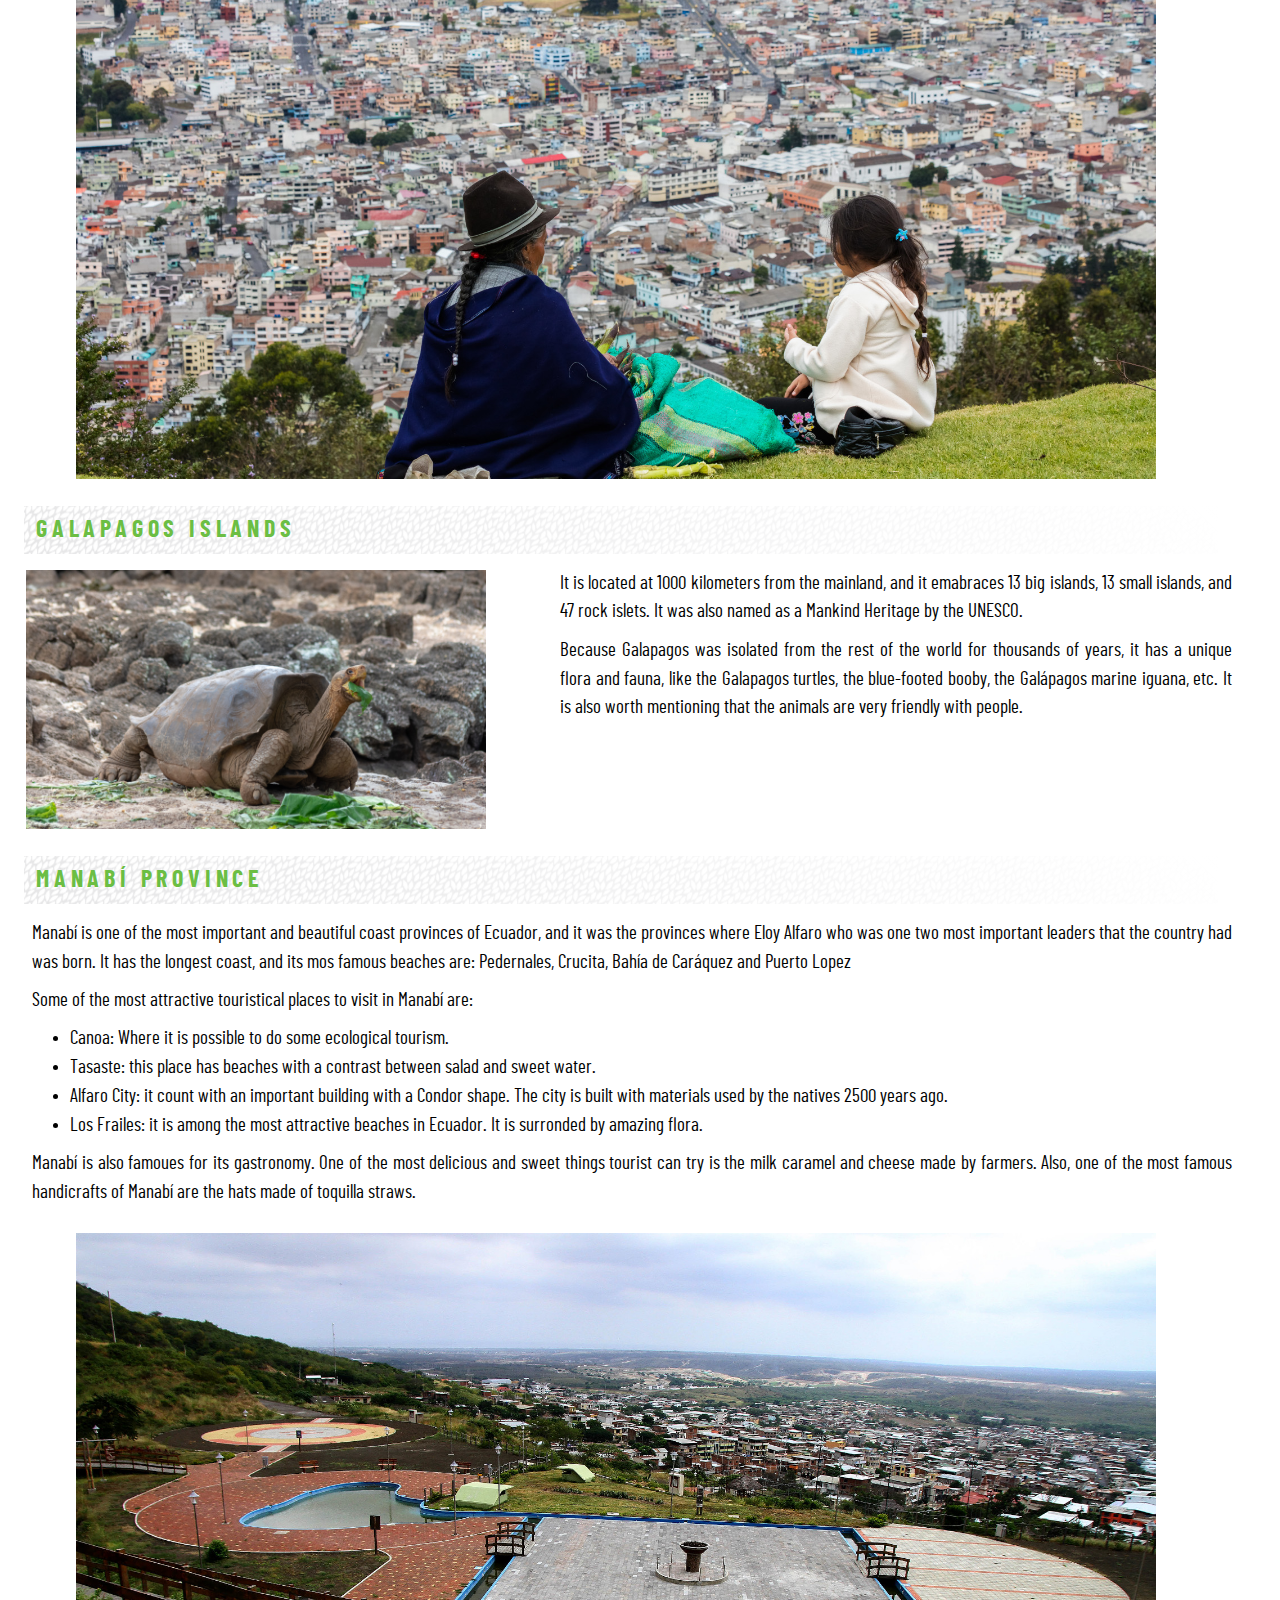
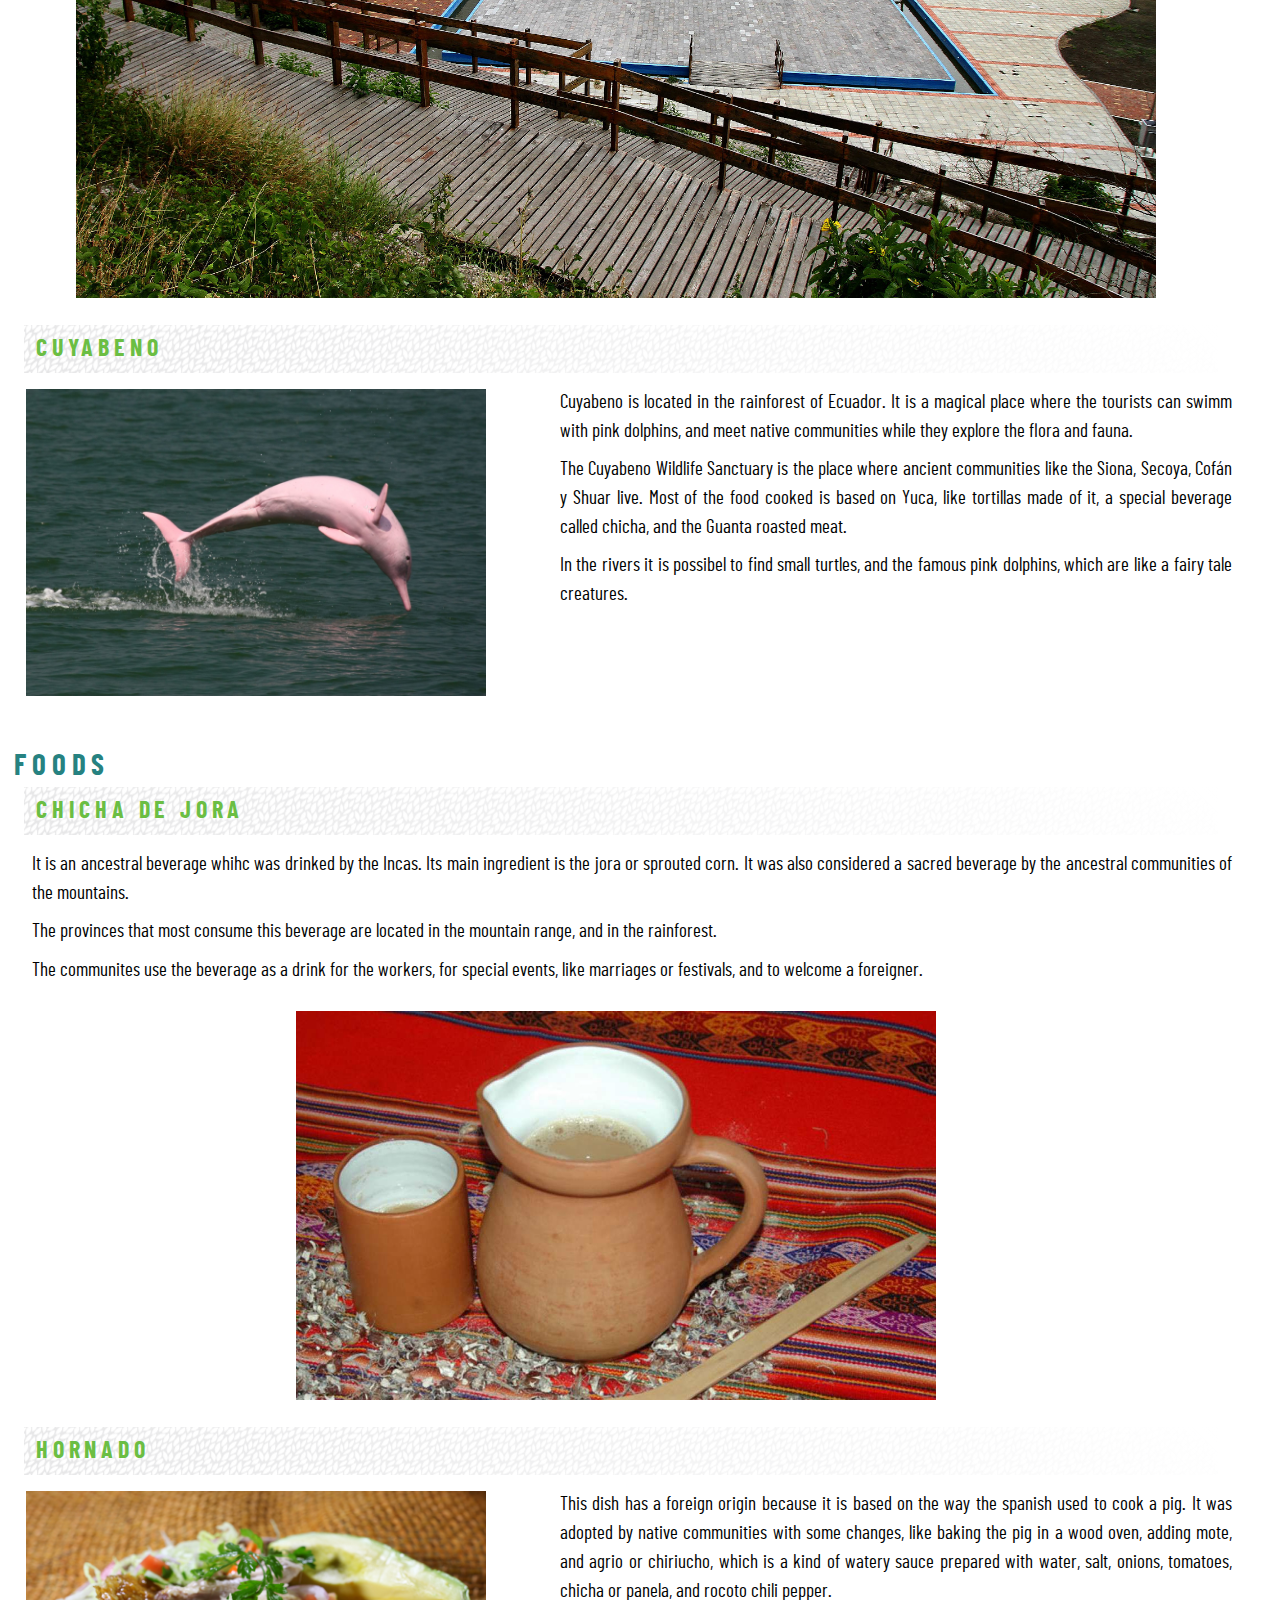
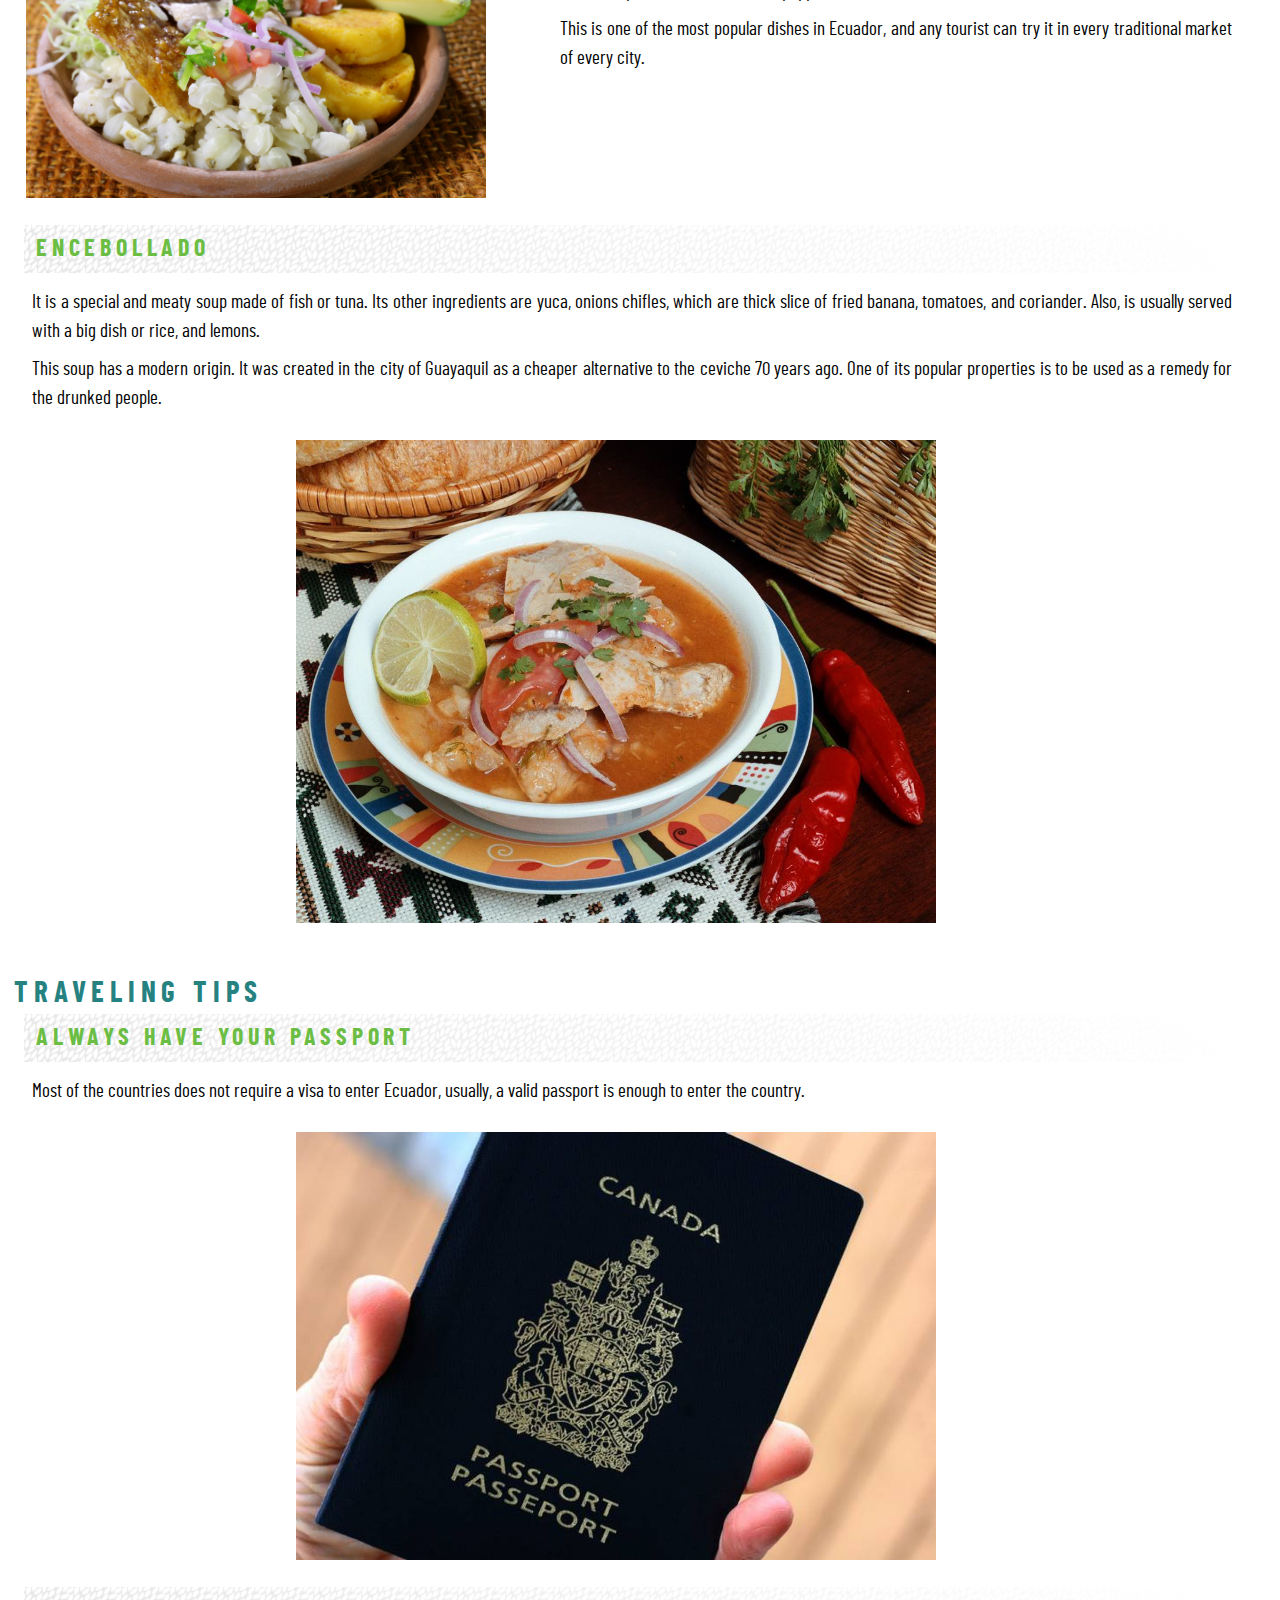
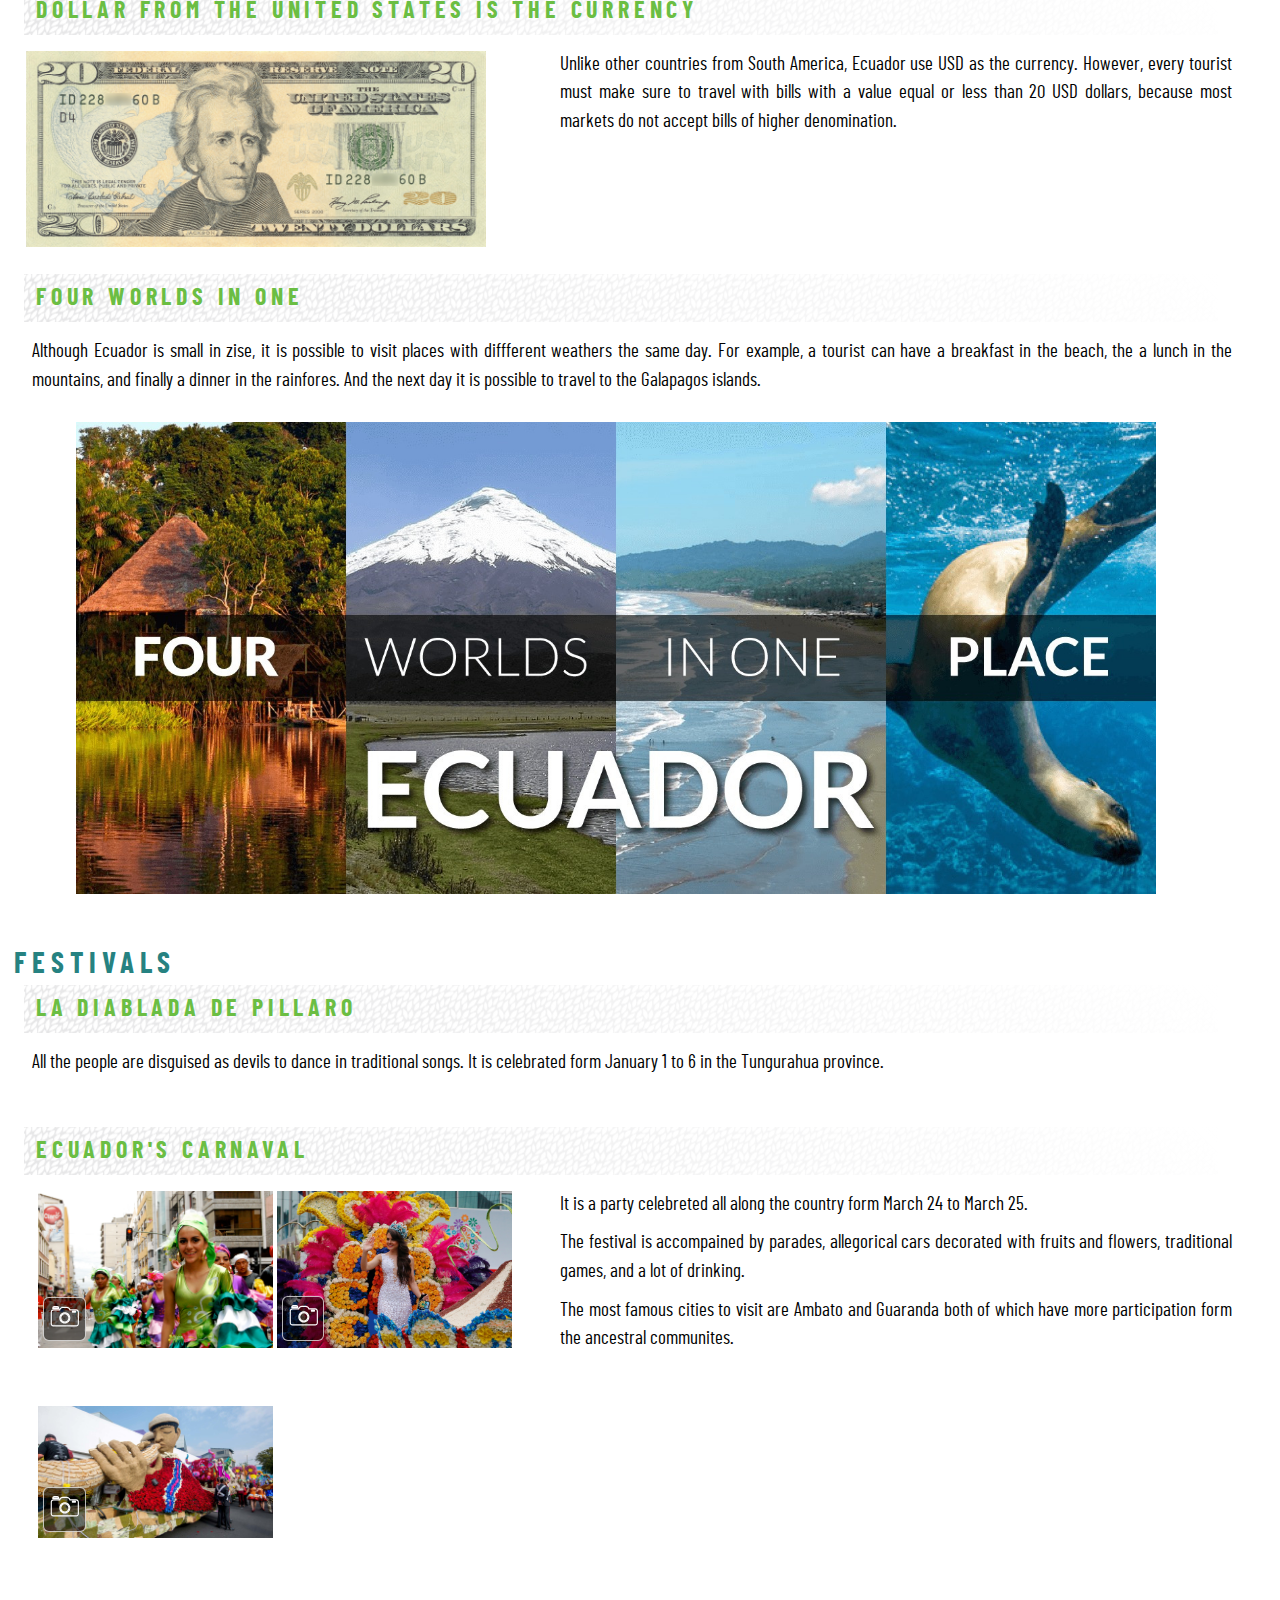
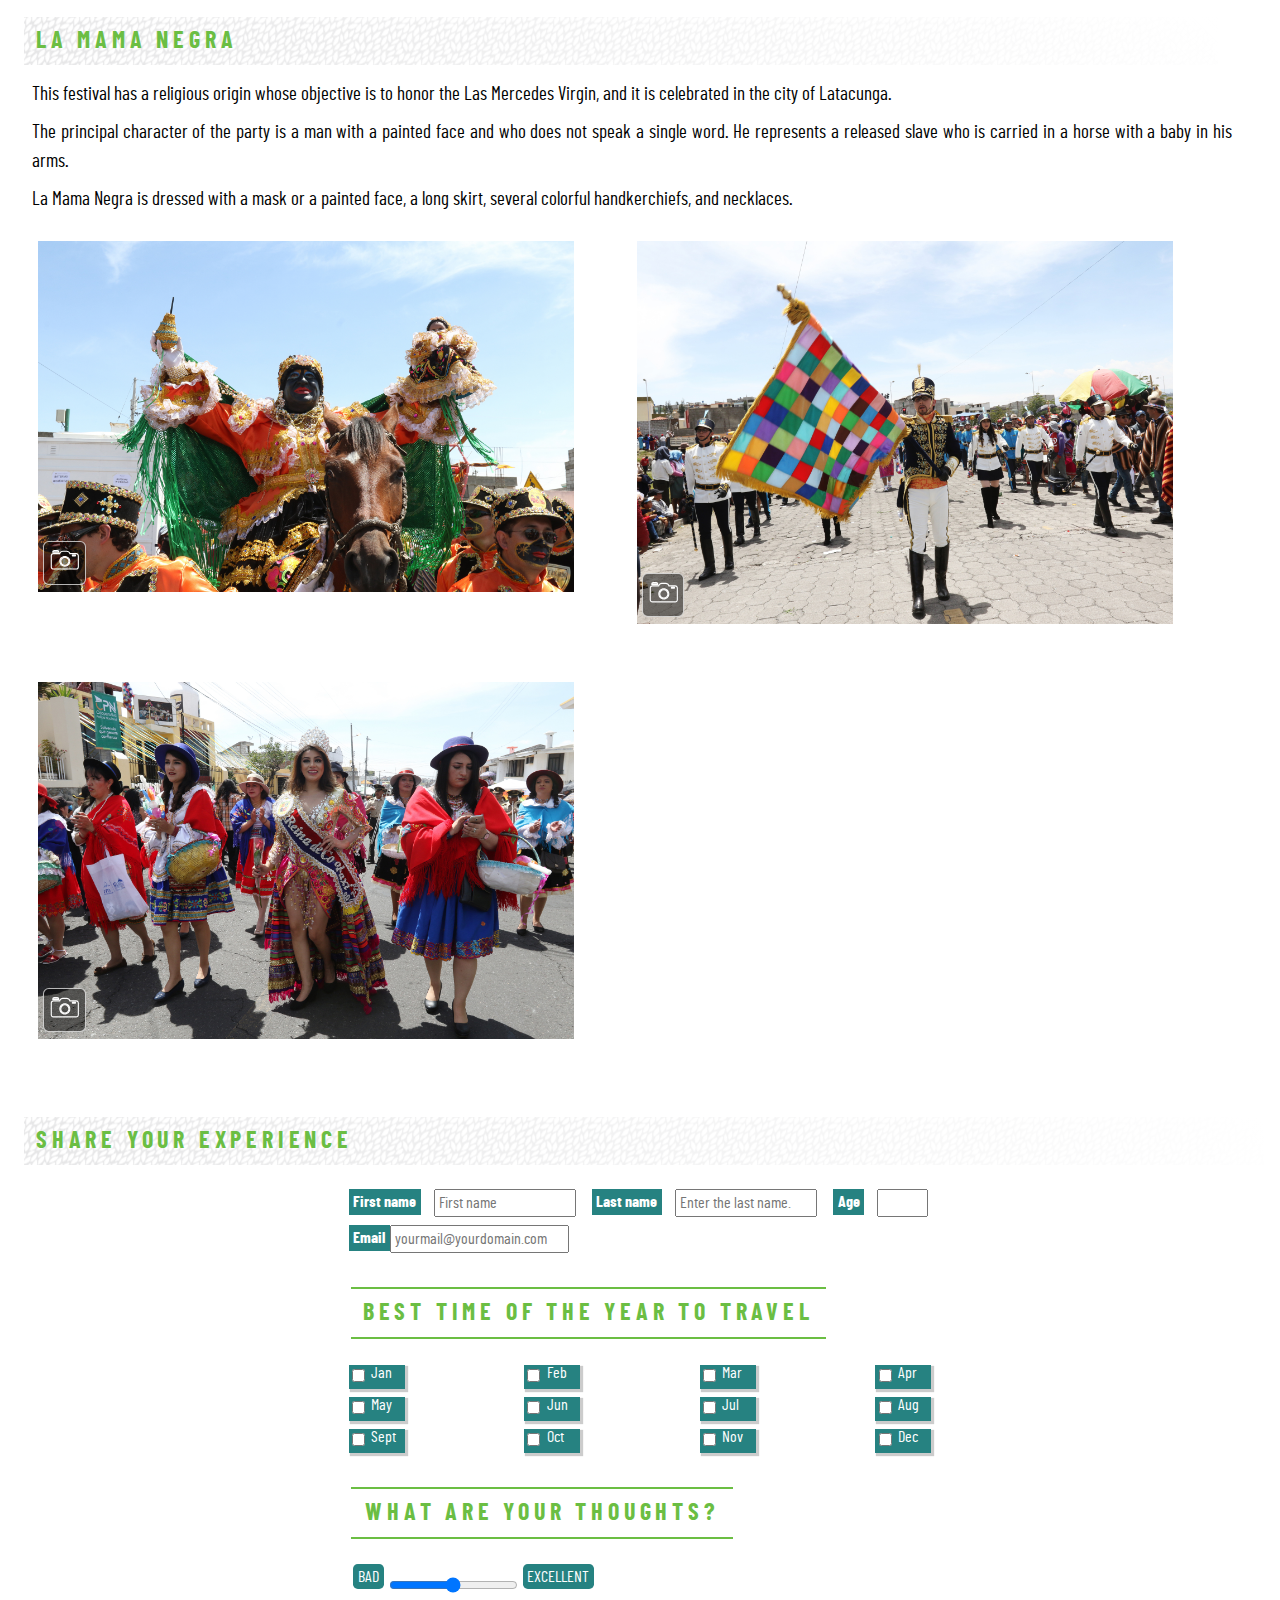
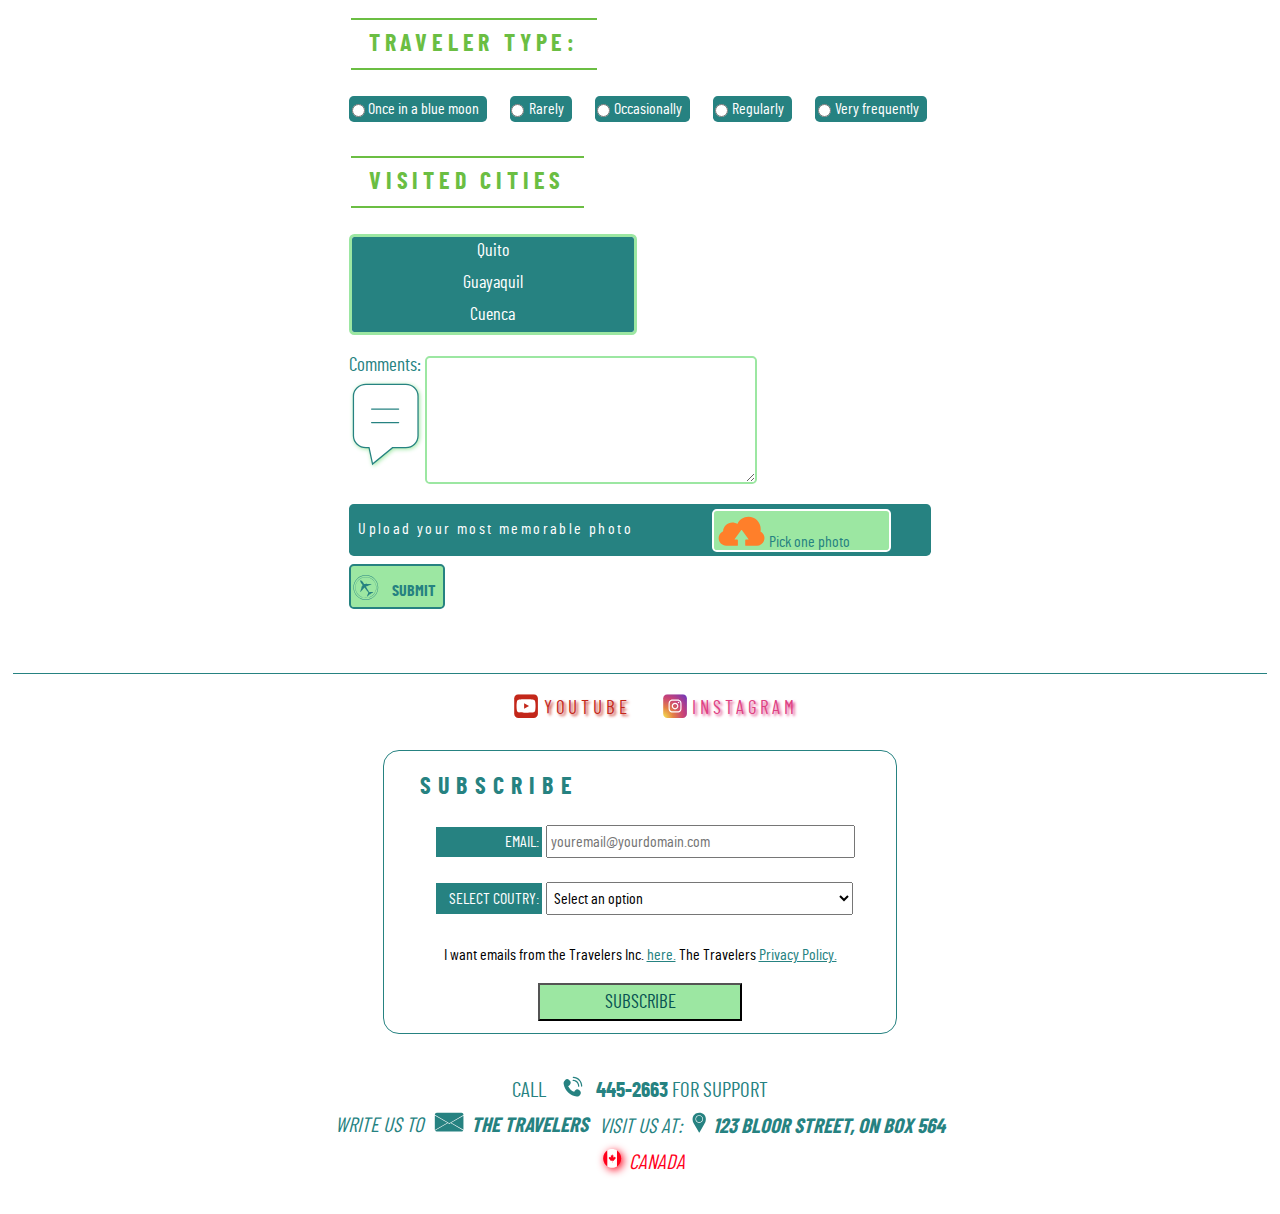
==== commit bc20cd70: "fixed minor issues, removed console log messages" ====
--- a/ecuador-details.html
+++ b/ecuador-details.html
@@ -453,18 +453,23 @@
 
 
 			<section>
-				
+
 				<h2>Subscribe</h2>
-				
-				<form action="" method="get">
-
+	
+				<form id="sub_form" action="./index.html" method="get">
+	
 					<table>
 						<tr>
 							<td width="100">
 								<label for="email">Email:</label>
 							</td>
 							<td>
-								<input type="email" name="email" id="email" required="yes" placeholder="youremail@yourdomain.com">
+								<input type="email" name="email" id="sub_email" placeholder="youremail@yourdomain.com">
+							</td>
+						</tr>
+						<tr>
+							<td colspan="2">
+								<span id="sub_email_error"></span>
 							</td>
 						</tr>
 						<tr>
@@ -472,36 +477,43 @@
 								<label for="selectedcountry">Select Coutry:</label>
 	
 							</td>
-							<td> <select name="selectedcountry" width="200">
-									<option value="Ecuador">
-										Ecuador
-										</option>
-										<option value="South Korea">
-										South Korea
-										</option>
-										<option value="Philippines">
-										Philippines
-										</option>
-										<option value="Turkey">
-										Turkey
-										</option>
-										<option value="Vietnam">
-										Vietnam
-										</option>
+							<td><select id="sub_country_option" name="selectedcountry" width="200">
+								<option value="none">
+								Select an option
+								</option>
+								<option value="Ecuador">
+								Ecuador
+								</option>
+								<option value="South Korea">
+								South Korea
+								</option>
+								<option value="Philippines">
+								Philippines
+								</option>
+								<option value="Turkey">
+								Turkey
+								</option>
+								<option value="Vietnam">
+								Vietnam
+								</option>
 								</select>
 							</td>
 						</tr>
 						<tr>
+							<td colspan="2">
+								<span id="sub_country_error"></span>
+							</td>
+						</tr>
+						<tr>
 							<td colspan="2">I want emails from the Travelers Inc. <a href="index.html">here.</a> The Travelers <a href="index.html">Privacy Policy.</a>
 							</td>
 						</tr>
 						<tr>
-							<td colspan="2"><input type="submit" value="Subscribe"></td>
+							<td colspan="2"><input type="submit" value="Subscribe" onclick="validateSubInfo(event)"></td>
 						</tr>
 					</table>
 	
 				</form>
-				
 			</section>
 			
 			<section>
